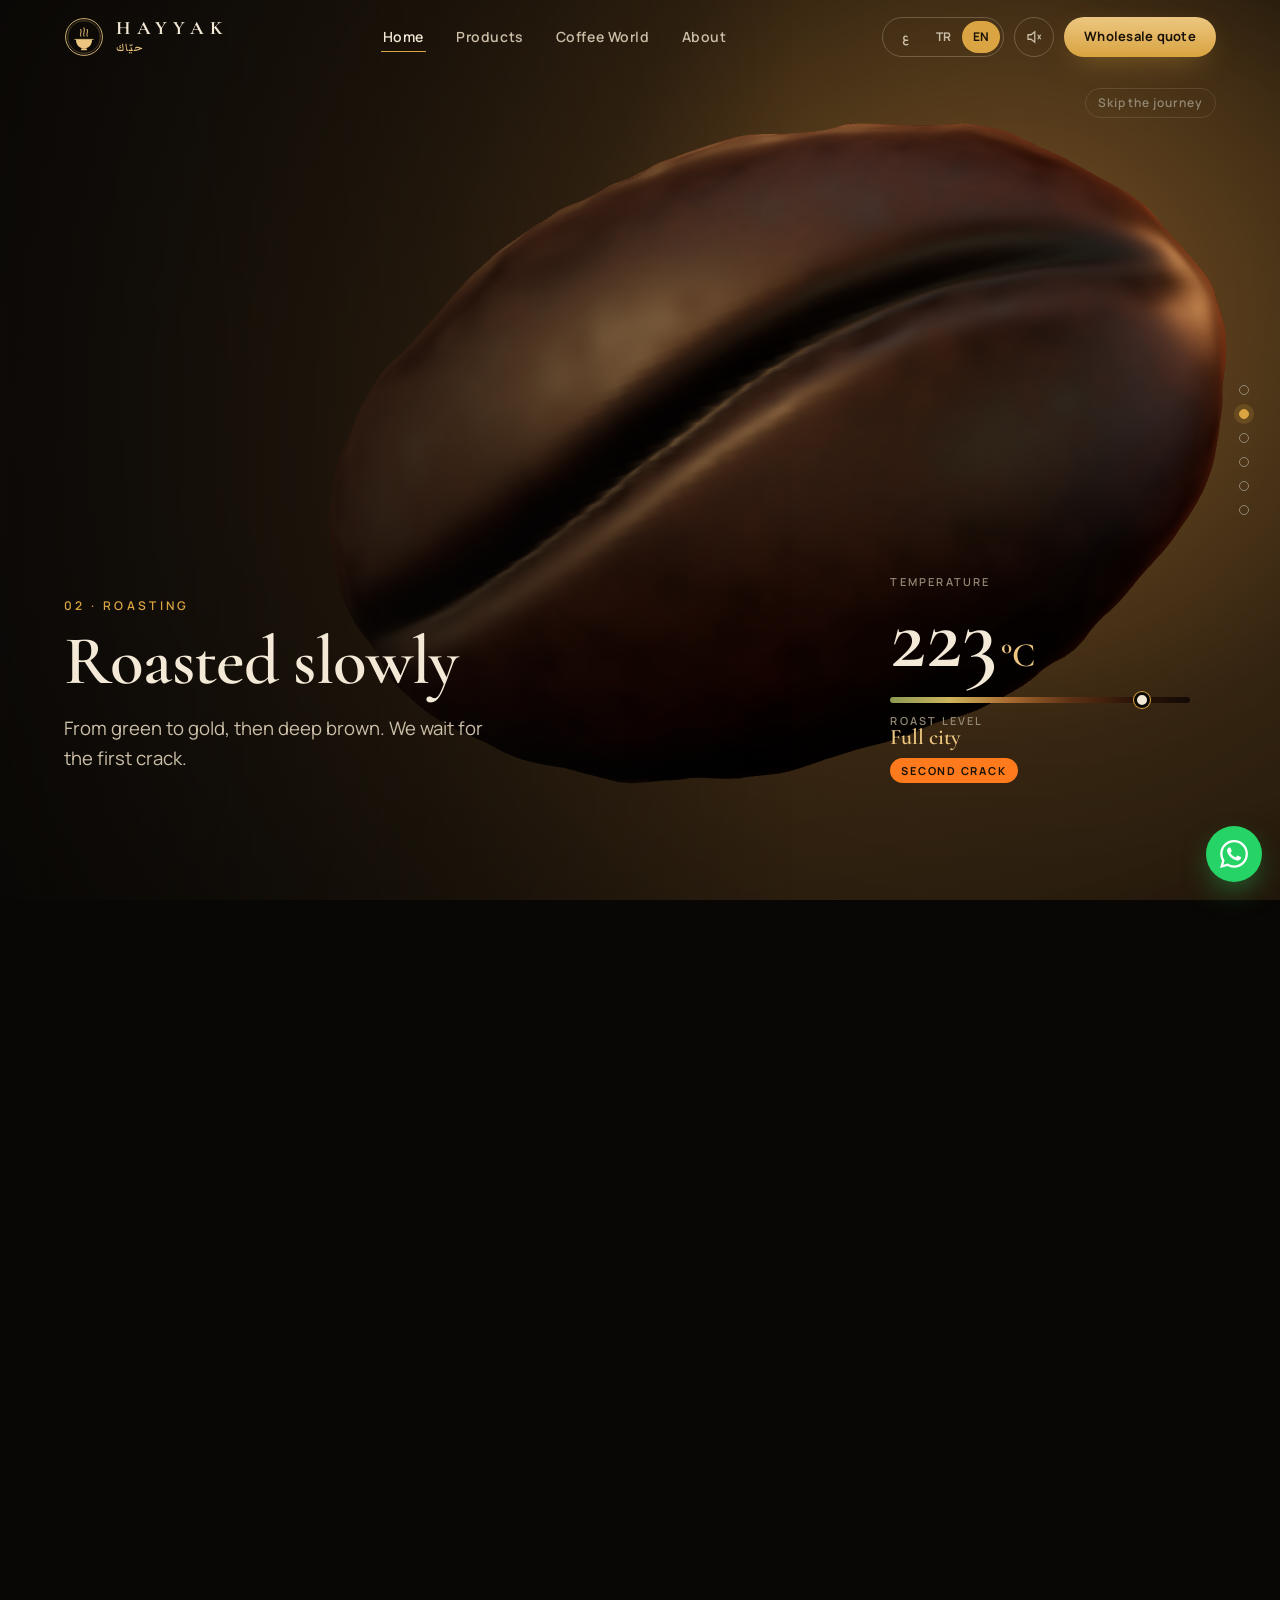
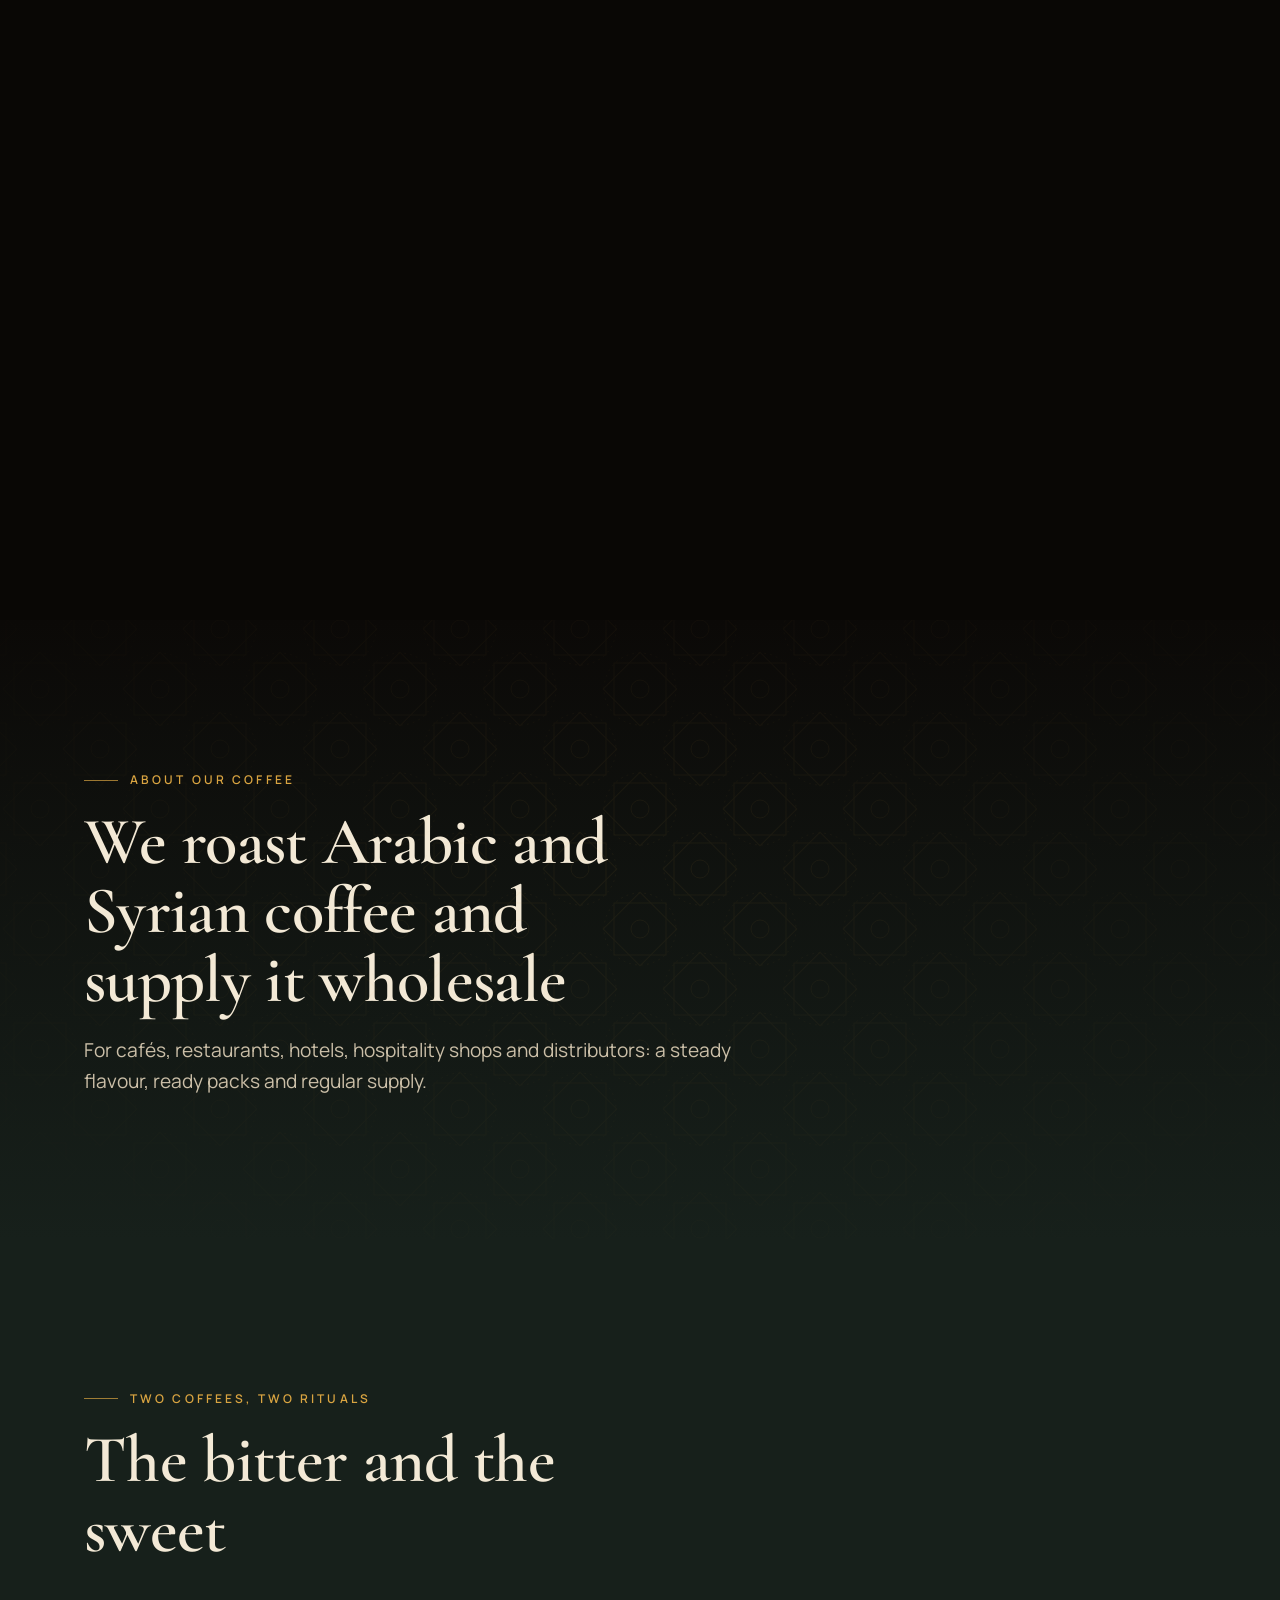
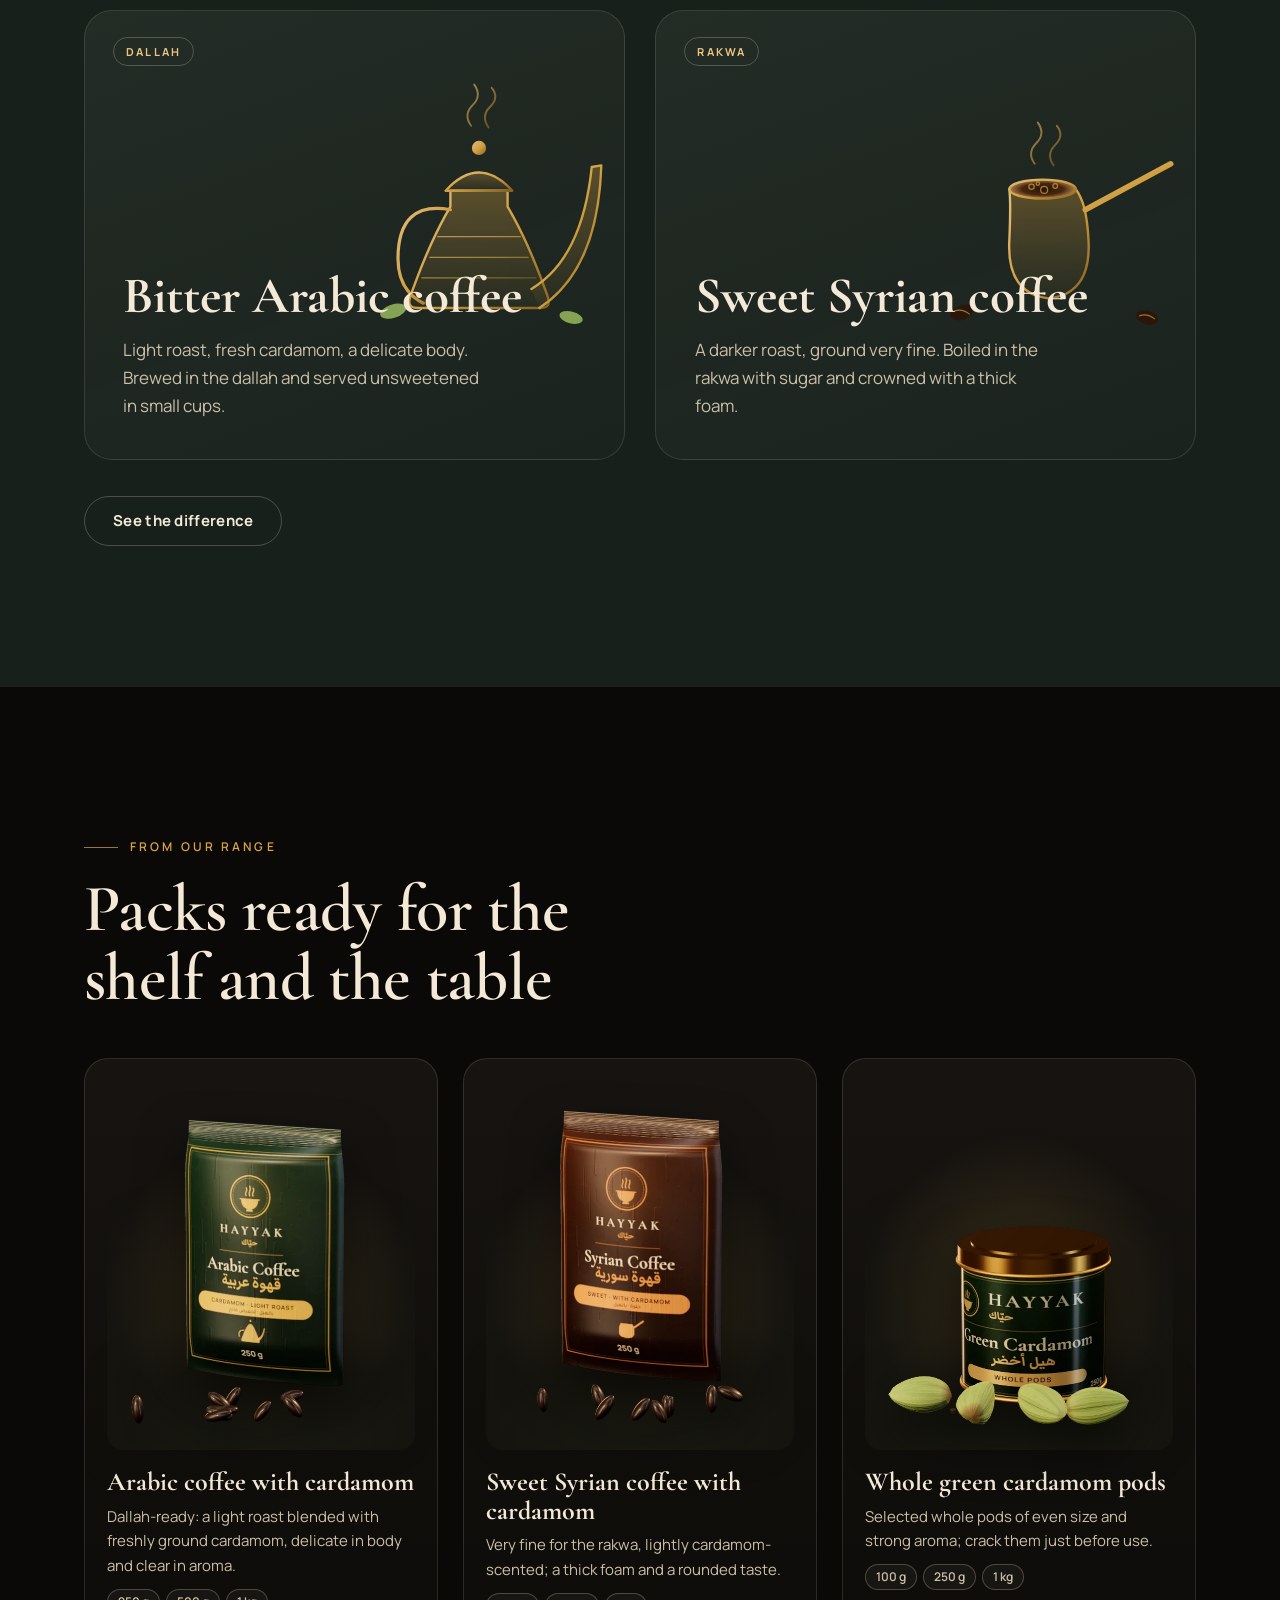
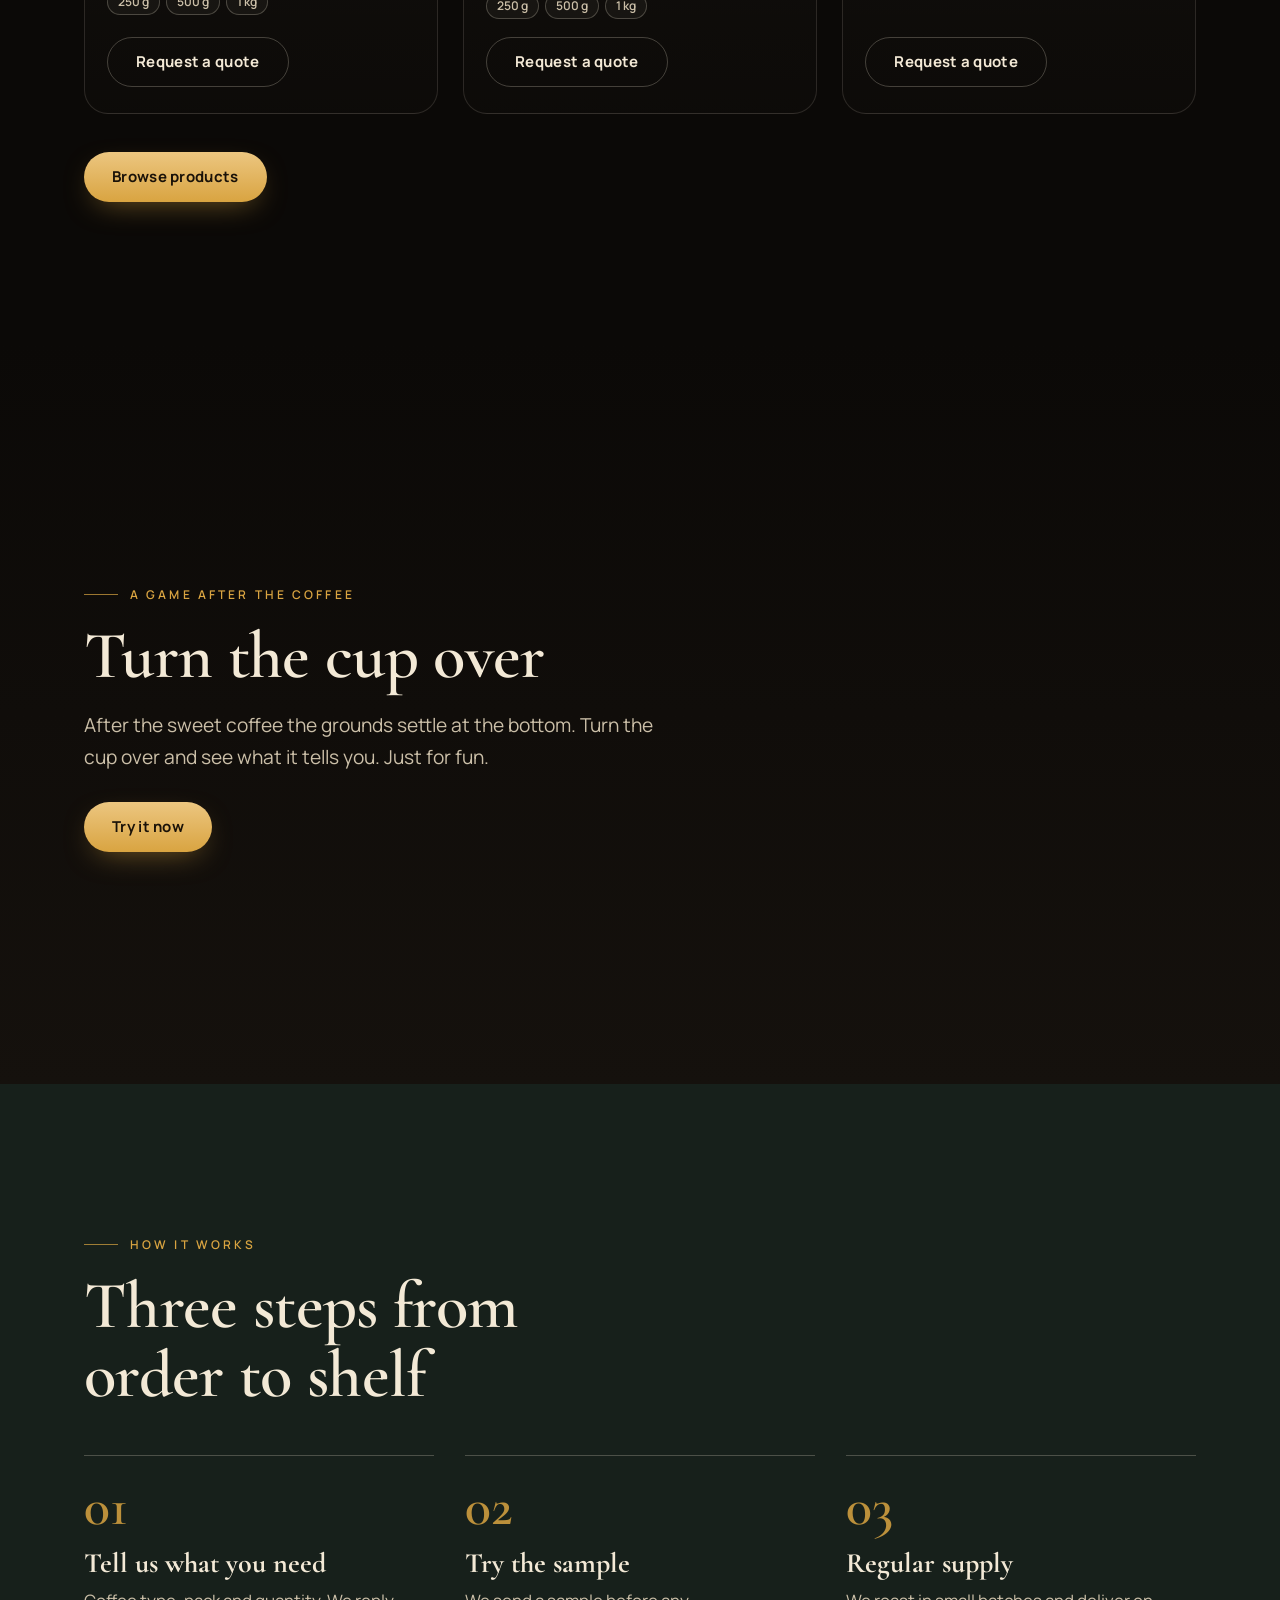
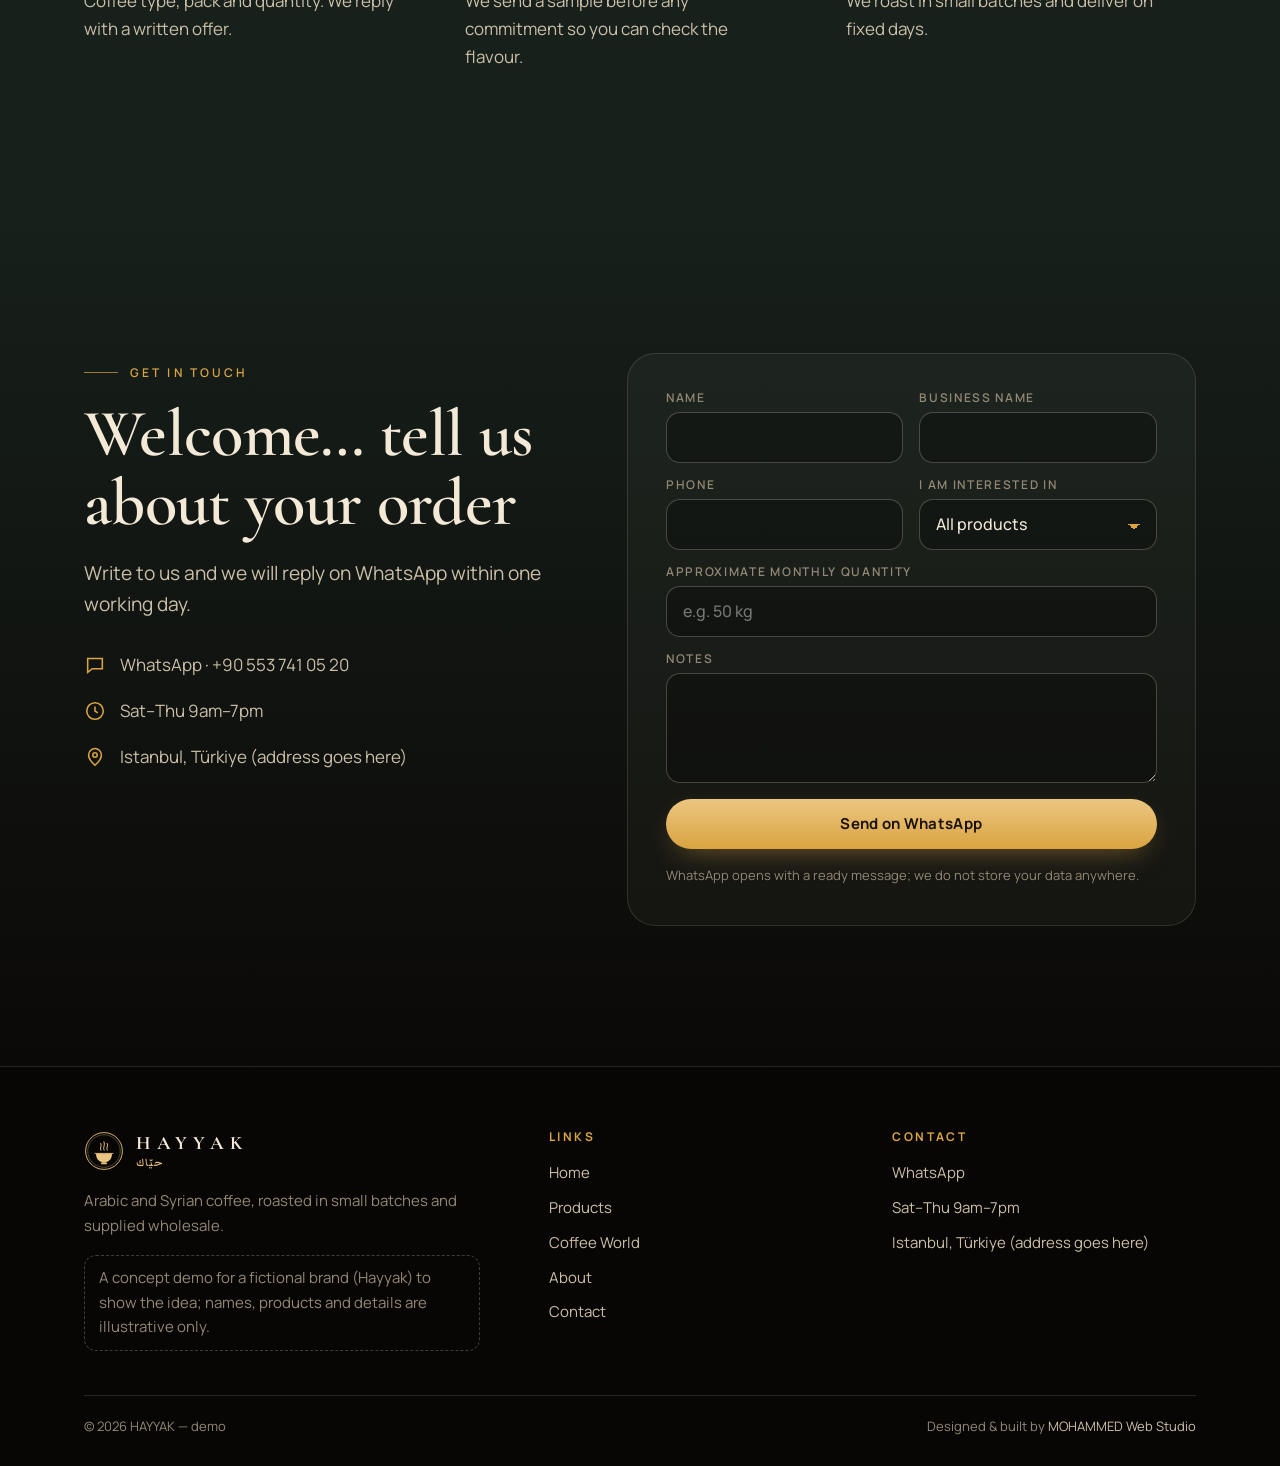
==== index.html @ ed242fd0 "Hayyak: concept demo site for an Arabic & Syrian coffee roaster" ====
<!doctype html>
<html lang="ar" dir="ltr">
<head>
<meta charset="utf-8">
<meta name="viewport" content="width=device-width,initial-scale=1,viewport-fit=cover">
<title>حيّاك | قهوة عربية وسورية بالجملة</title>
<meta name="description" content="Hayyak — Arabic & Syrian coffee roasted in small batches and supplied wholesale. حيّاك: قهوة عربية وسورية بالجملة. Toptan Arap ve Suriye kahvesi.">
<meta name="theme-color" content="#0b0907">
<meta name="robots" content="noindex, nofollow">
<meta property="og:title" content="Hayyak · حيّاك">
<meta property="og:description" content="The coffee never ends until you shake the cup.">
<meta property="og:image" content="assets/og.jpg">
<link rel="icon" href="assets/favicon.svg" type="image/svg+xml">
<link rel="stylesheet" href="css/fonts.css">
<link rel="stylesheet" href="css/style.css">
<script type="importmap">{"imports":{"three":"./js/vendor/three.module.min.js"}}</script>
</head>
<body data-page="home">
<div id="hdr"></div>

<main>
  <!-- ============ رحلة البنّ ============ -->
  <section class="journey" id="journey" aria-label="Hayyak">
    <div class="stage" id="stage">
      <canvas id="gl" aria-hidden="true"></canvas>
      <div class="shade"></div>
      <button class="skipj" id="skipj" type="button" data-i18n="j.skip"></button>

      <div class="ch on" data-ch="0"><div class="k" data-i18n="j.c1.k"></div><h1 data-i18n="j.c1.t"></h1><p data-i18n="j.c1.p"></p></div>
      <div class="ch" data-ch="1"><div class="k" data-i18n="j.c2.k"></div><h2 data-i18n="j.c2.t"></h2><p data-i18n="j.c2.p"></p></div>
      <div class="ch" data-ch="2"><div class="k" data-i18n="j.c3.k"></div><h2 data-i18n="j.c3.t"></h2><p data-i18n="j.c3.p"></p></div>
      <div class="ch" data-ch="3"><div class="k" data-i18n="j.c4.k"></div><h2 data-i18n="j.c4.t"></h2><p data-i18n="j.c4.p"></p></div>
      <div class="ch" data-ch="4"><div class="k" data-i18n="j.c5.k"></div><h2 data-i18n="j.c5.t"></h2><p data-i18n="j.c5.p"></p></div>
      <div class="ch" data-ch="5"><div class="k" data-i18n="j.c6.k"></div><h2 data-i18n="j.c6.t"></h2><p data-i18n="j.c6.p"></p></div>

      <div class="hud" id="hud" aria-hidden="true">
        <div class="row"><span data-i18n="j.temp"></span></div>
        <div class="temp"><span id="tempv">25</span><small>°C</small></div>
        <div class="bar"><i id="barv"></i></div>
        <div class="row"><span data-i18n="j.stage"></span></div>
        <div class="name" id="stname">—</div>
        <div class="crack" id="crack"></div>
      </div>

      <div class="cer" id="cer">
        <div class="live">
          <div class="cupno" id="cupno"></div>
          <div class="q" id="cq"></div>
          <div class="hint" id="chint"><span class="swing"></span><span class="mouse" data-i18n="j.hint"></span><span class="tap" data-i18n="j.hintTouch"></span></div>
          <div class="acts">
            <button class="btn gold" id="shakeBtn" type="button" data-i18n="j.shake"></button>
            <div class="meter" aria-hidden="true"><i id="meter"></i></div>
            <button class="skip" id="skipC" type="button" data-i18n="j.skip"></button>
          </div>
        </div>
        <div class="fin">
          <h3 data-i18n="j.done.t"></h3>
          <p data-i18n="j.done.p"></p>
          <button class="down" id="goOn" type="button" data-i18n-aria="j.done.go" aria-label="Continue"><svg width="20" height="20" viewBox="0 0 24 24" fill="none" stroke="currentColor" stroke-width="2"><path d="M12 5v14M6 13l6 6 6-6"/></svg></button>
        </div>
      </div>

      <div class="dots" id="dots" role="tablist"></div>
      <div class="scrollhint" id="shint"><i></i><span data-i18n="j.scroll"></span></div>
    </div>
  </section>

  <!-- ============ مقدمة ============ -->
  <section class="sec intro" id="intro">
    <div class="pattern"></div>
    <div class="wrap">
      <div class="eyebrow reveal" data-i18n="h.intro.k"></div>
      <h2 class="h2 reveal d1" data-i18n="h.intro.t"></h2>
      <p class="lead reveal d2" data-i18n="h.intro.p"></p>
    </div>
  </section>

  <!-- ============ قهوتان ============ -->
  <section class="sec two" id="two">
    <div class="wrap">
      <div class="eyebrow reveal" data-i18n="h.two.k"></div>
      <h2 class="h2 reveal d1" data-i18n="h.two.t"></h2>
      <div class="twogrid">
        <article class="cup-card reveal d1">
          <span class="tag num">DALLAH</span>
          <img class="art" src="assets/cup-bitter.svg" alt="" width="340" height="340">
          <h3 data-i18n="h.bit.t"></h3><p data-i18n="h.bit.p"></p>
        </article>
        <article class="cup-card reveal d2">
          <span class="tag num">RAKWA</span>
          <img class="art" src="assets/cup-sweet.svg" alt="" width="340" height="340">
          <h3 data-i18n="h.swt.t"></h3><p data-i18n="h.swt.p"></p>
        </article>
      </div>
      <div class="more reveal"><a class="btn line" href="coffee.html"><span data-i18n="h.two.go"></span></a></div>
    </div>
  </section>

  <!-- ============ منتجات مختارة ============ -->
  <section class="sec feat" id="feat">
    <div class="wrap">
      <div class="eyebrow reveal" data-i18n="h.feat.k"></div>
      <h2 class="h2 reveal d1" data-i18n="h.feat.t"></h2>
      <div class="pgrid" id="featGrid"></div>
      <div class="more reveal"><a class="btn gold" href="products.html"><span data-i18n="btn.products"></span></a></div>
    </div>
  </section>

  <!-- ============ اقلب الفنجان ============ -->
  <section class="sec fortune-teaser" id="ft">
    <div class="wrap ft-grid">
      <div>
        <div class="eyebrow reveal" data-i18n="h.fort.k"></div>
        <h2 class="h2 reveal d1" data-i18n="h.fort.t"></h2>
        <p class="lead reveal d2" data-i18n="h.fort.p"></p>
        <p class="reveal d3" style="margin-top:28px"><a class="btn gold" href="coffee.html#fortune"><span data-i18n="btn.try"></span></a></p>
      </div>
      <a class="ft-art reveal d2" href="coffee.html#fortune" aria-label="Fortune cup"><canvas id="ftCv"></canvas></a>
    </div>
  </section>

  <!-- ============ كيف نعمل ============ -->
  <section class="sec how" id="how">
    <div class="wrap">
      <div class="eyebrow reveal" data-i18n="h.how.k"></div>
      <h2 class="h2 reveal d1" data-i18n="h.how.t"></h2>
      <div class="steps">
        <div class="step reveal d1"><h3 data-i18n="h.how.1.t"></h3><p data-i18n="h.how.1.p"></p></div>
        <div class="step reveal d2"><h3 data-i18n="h.how.2.t"></h3><p data-i18n="h.how.2.p"></p></div>
        <div class="step reveal d3"><h3 data-i18n="h.how.3.t"></h3><p data-i18n="h.how.3.p"></p></div>
      </div>
    </div>
  </section>

  <!-- ============ تواصل ============ -->
  <section class="sec contact" id="contact">
    <div class="wrap cgrid">
      <div>
        <div class="eyebrow reveal" data-i18n="c.k"></div>
        <h2 class="h2 reveal d1" data-i18n="c.t"></h2>
        <p class="lead reveal d2" data-i18n="c.p"></p>
        <ul class="cinfo reveal d3" id="cinfo"></ul>
      </div>
      <form class="form reveal d2" id="quoteForm" novalidate>
        <div class="f"><label for="fn" data-i18n="c.name"></label><input id="fn" name="name" autocomplete="name"></div>
        <div class="f"><label for="fb" data-i18n="c.biz"></label><input id="fb" name="biz" autocomplete="organization"></div>
        <div class="f"><label for="fp" data-i18n="c.phone"></label><input id="fp" name="phone" type="tel" autocomplete="tel" dir="ltr"></div>
        <div class="f"><label for="fi" data-i18n="c.interest"></label><select id="fi" name="interest"></select></div>
        <div class="f w"><label for="fq" data-i18n="c.qty"></label><input id="fq" name="qty" data-i18n-ph="c.qty.ph"></div>
        <div class="f w"><label for="fm" data-i18n="c.msg"></label><textarea id="fm" name="msg"></textarea></div>
        <div class="f w"><button class="btn gold" type="submit"><span data-i18n="c.send"></span></button></div>
        <p class="note" data-i18n="c.note"></p>
      </form>
    </div>
  </section>
</main>

<div id="ftr"></div>
<script type="module" src="js/layout.js"></script>
<script type="module" src="js/home.js"></script>
</body>
</html>
---- css/fonts.css ----
/* CormorantGaramond latin-ext */
@font-face {
  font-family: 'Cormorant Garamond';
  font-style: italic;
  font-weight: 500 600;
  font-display: swap;
  src: url(../assets/fonts/CormorantGaramond-italic-latin-ext-a89ed2.woff2) format('woff2');
  unicode-range: U+0100-02BA, U+02BD-02C5, U+02C7-02CC, U+02CE-02D7, U+02DD-02FF, U+0304, U+0308, U+0329, U+1D00-1DBF, U+1E00-1E9F, U+1EF2-1EFF, U+2020, U+20A0-20AB, U+20AD-20C4, U+2113, U+2C60-2C7F, U+A720-A7FF;
}
/* CormorantGaramond latin */
@font-face {
  font-family: 'Cormorant Garamond';
  font-style: italic;
  font-weight: 500 600;
  font-display: swap;
  src: url(../assets/fonts/CormorantGaramond-italic-latin-25e309.woff2) format('woff2');
  unicode-range: U+0000-00FF, U+0131, U+0152-0153, U+02BB-02BC, U+02C6, U+02DA, U+02DC, U+0304, U+0308, U+0329, U+2000-206F, U+20AC, U+2122, U+2191, U+2193, U+2212, U+2215, U+FEFF, U+FFFD;
}
/* CormorantGaramond latin-ext */
@font-face {
  font-family: 'Cormorant Garamond';
  font-style: normal;
  font-weight: 500 700;
  font-display: swap;
  src: url(../assets/fonts/CormorantGaramond-normal-latin-ext-907682.woff2) format('woff2');
  unicode-range: U+0100-02BA, U+02BD-02C5, U+02C7-02CC, U+02CE-02D7, U+02DD-02FF, U+0304, U+0308, U+0329, U+1D00-1DBF, U+1E00-1E9F, U+1EF2-1EFF, U+2020, U+20A0-20AB, U+20AD-20C4, U+2113, U+2C60-2C7F, U+A720-A7FF;
}
/* CormorantGaramond latin */
@font-face {
  font-family: 'Cormorant Garamond';
  font-style: normal;
  font-weight: 500 700;
  font-display: swap;
  src: url(../assets/fonts/CormorantGaramond-normal-latin-2fed1d.woff2) format('woff2');
  unicode-range: U+0000-00FF, U+0131, U+0152-0153, U+02BB-02BC, U+02C6, U+02DA, U+02DC, U+0304, U+0308, U+0329, U+2000-206F, U+20AC, U+2122, U+2191, U+2193, U+2212, U+2215, U+FEFF, U+FFFD;
}
/* Manrope latin-ext */
@font-face {
  font-family: 'Manrope';
  font-style: normal;
  font-weight: 400 700;
  font-display: swap;
  src: url(../assets/fonts/Manrope-normal-latin-ext-b4290e.woff2) format('woff2');
  unicode-range: U+0100-02BA, U+02BD-02C5, U+02C7-02CC, U+02CE-02D7, U+02DD-02FF, U+0304, U+0308, U+0329, U+1D00-1DBF, U+1E00-1E9F, U+1EF2-1EFF, U+2020, U+20A0-20AB, U+20AD-20C4, U+2113, U+2C60-2C7F, U+A720-A7FF;
}
/* Manrope latin */
@font-face {
  font-family: 'Manrope';
  font-style: normal;
  font-weight: 400 700;
  font-display: swap;
  src: url(../assets/fonts/Manrope-normal-latin-cf48e3.woff2) format('woff2');
  unicode-range: U+0000-00FF, U+0131, U+0152-0153, U+02BB-02BC, U+02C6, U+02DA, U+02DC, U+0304, U+0308, U+0329, U+2000-206F, U+20AC, U+2122, U+2191, U+2193, U+2212, U+2215, U+FEFF, U+FFFD;
}
/* MarkaziText arabic */
@font-face {
  font-family: 'Markazi Text';
  font-style: normal;
  font-weight: 500 700;
  font-display: swap;
  src: url(../assets/fonts/MarkaziText-normal-arabic-e2981c.woff2) format('woff2');
  unicode-range: U+0600-06FF, U+0750-077F, U+0870-0891, U+0897-08E1, U+08E3-08FF, U+200C-200E, U+2010-2011, U+204F, U+2E41, U+FB50-FDFF, U+FE70-FE74, U+FE76-FEFC, U+102E0-102FB, U+10E60-10E7E, U+10EC2-10EC7, U+10EC9-10EEE, U+10EF0-10EFF, U+1EE00-1EE03, U+1EE05-1EE1F, U+1EE21-1EE22, U+1EE24, U+1EE27, U+1EE29-1EE32, U+1EE34-1EE37, U+1EE39, U+1EE3B, U+1EE42, U+1EE47, U+1EE49, U+1EE4B, U+1EE4D-1EE4F, U+1EE51-1EE52, U+1EE54, U+1EE57, U+1EE59, U+1EE5B, U+1EE5D, U+1EE5F, U+1EE61-1EE62, U+1EE64, U+1EE67-1EE6A, U+1EE6C-1EE72, U+1EE74-1EE77, U+1EE79-1EE7C, U+1EE7E, U+1EE80-1EE89, U+1EE8B-1EE9B, U+1EEA1-1EEA3, U+1EEA5-1EEA9, U+1EEAB-1EEBB, U+1EEF0-1EEF1;
}
/* MarkaziText latin-ext */
@font-face {
  font-family: 'Markazi Text';
  font-style: normal;
  font-weight: 500 700;
  font-display: swap;
  src: url(../assets/fonts/MarkaziText-normal-latin-ext-f10d7f.woff2) format('woff2');
  unicode-range: U+0100-02BA, U+02BD-02C5, U+02C7-02CC, U+02CE-02D7, U+02DD-02FF, U+0304, U+0308, U+0329, U+1D00-1DBF, U+1E00-1E9F, U+1EF2-1EFF, U+2020, U+20A0-20AB, U+20AD-20C4, U+2113, U+2C60-2C7F, U+A720-A7FF;
}
/* MarkaziText latin */
@font-face {
  font-family: 'Markazi Text';
  font-style: normal;
  font-weight: 500 700;
  font-display: swap;
  src: url(../assets/fonts/MarkaziText-normal-latin-f6113d.woff2) format('woff2');
  unicode-range: U+0000-00FF, U+0131, U+0152-0153, U+02BB-02BC, U+02C6, U+02DA, U+02DC, U+0304, U+0308, U+0329, U+2000-206F, U+20AC, U+2122, U+2191, U+2193, U+2212, U+2215, U+FEFF, U+FFFD;
}
/* Tajawal arabic */
@font-face {
  font-family: 'Tajawal';
  font-style: normal;
  font-weight: 400;
  font-display: swap;
  src: url(../assets/fonts/Tajawal-normal-arabic-3a7b8d.woff2) format('woff2');
  unicode-range: U+0600-06FF, U+0750-077F, U+0870-0891, U+0897-08E1, U+08E3-08FF, U+200C-200E, U+2010-2011, U+204F, U+2E41, U+FB50-FDFF, U+FE70-FE74, U+FE76-FEFC, U+102E0-102FB, U+10E60-10E7E, U+10EC2-10EC7, U+10EC9-10EEE, U+10EF0-10EFF, U+1EE00-1EE03, U+1EE05-1EE1F, U+1EE21-1EE22, U+1EE24, U+1EE27, U+1EE29-1EE32, U+1EE34-1EE37, U+1EE39, U+1EE3B, U+1EE42, U+1EE47, U+1EE49, U+1EE4B, U+1EE4D-1EE4F, U+1EE51-1EE52, U+1EE54, U+1EE57, U+1EE59, U+1EE5B, U+1EE5D, U+1EE5F, U+1EE61-1EE62, U+1EE64, U+1EE67-1EE6A, U+1EE6C-1EE72, U+1EE74-1EE77, U+1EE79-1EE7C, U+1EE7E, U+1EE80-1EE89, U+1EE8B-1EE9B, U+1EEA1-1EEA3, U+1EEA5-1EEA9, U+1EEAB-1EEBB, U+1EEF0-1EEF1;
}
/* Tajawal latin */
@font-face {
  font-family: 'Tajawal';
  font-style: normal;
  font-weight: 400;
  font-display: swap;
  src: url(../assets/fonts/Tajawal-normal-latin-81dd27.woff2) format('woff2');
  unicode-range: U+0000-00FF, U+0131, U+0152-0153, U+02BB-02BC, U+02C6, U+02DA, U+02DC, U+0304, U+0308, U+0329, U+2000-206F, U+20AC, U+2122, U+2191, U+2193, U+2212, U+2215, U+FEFF, U+FFFD;
}
/* Tajawal arabic */
@font-face {
  font-family: 'Tajawal';
  font-style: normal;
  font-weight: 500;
  font-display: swap;
  src: url(../assets/fonts/Tajawal-normal-arabic-6bda0a.woff2) format('woff2');
  unicode-range: U+0600-06FF, U+0750-077F, U+0870-0891, U+0897-08E1, U+08E3-08FF, U+200C-200E, U+2010-2011, U+204F, U+2E41, U+FB50-FDFF, U+FE70-FE74, U+FE76-FEFC, U+102E0-102FB, U+10E60-10E7E, U+10EC2-10EC7, U+10EC9-10EEE, U+10EF0-10EFF, U+1EE00-1EE03, U+1EE05-1EE1F, U+1EE21-1EE22, U+1EE24, U+1EE27, U+1EE29-1EE32, U+1EE34-1EE37, U+1EE39, U+1EE3B, U+1EE42, U+1EE47, U+1EE49, U+1EE4B, U+1EE4D-1EE4F, U+1EE51-1EE52, U+1EE54, U+1EE57, U+1EE59, U+1EE5B, U+1EE5D, U+1EE5F, U+1EE61-1EE62, U+1EE64, U+1EE67-1EE6A, U+1EE6C-1EE72, U+1EE74-1EE77, U+1EE79-1EE7C, U+1EE7E, U+1EE80-1EE89, U+1EE8B-1EE9B, U+1EEA1-1EEA3, U+1EEA5-1EEA9, U+1EEAB-1EEBB, U+1EEF0-1EEF1;
}
/* Tajawal latin */
@font-face {
  font-family: 'Tajawal';
  font-style: normal;
  font-weight: 500;
  font-display: swap;
  src: url(../assets/fonts/Tajawal-normal-latin-96bd64.woff2) format('woff2');
  unicode-range: U+0000-00FF, U+0131, U+0152-0153, U+02BB-02BC, U+02C6, U+02DA, U+02DC, U+0304, U+0308, U+0329, U+2000-206F, U+20AC, U+2122, U+2191, U+2193, U+2212, U+2215, U+FEFF, U+FFFD;
}
/* Tajawal arabic */
@font-face {
  font-family: 'Tajawal';
  font-style: normal;
  font-weight: 700;
  font-display: swap;
  src: url(../assets/fonts/Tajawal-normal-arabic-37b920.woff2) format('woff2');
  unicode-range: U+0600-06FF, U+0750-077F, U+0870-0891, U+0897-08E1, U+08E3-08FF, U+200C-200E, U+2010-2011, U+204F, U+2E41, U+FB50-FDFF, U+FE70-FE74, U+FE76-FEFC, U+102E0-102FB, U+10E60-10E7E, U+10EC2-10EC7, U+10EC9-10EEE, U+10EF0-10EFF, U+1EE00-1EE03, U+1EE05-1EE1F, U+1EE21-1EE22, U+1EE24, U+1EE27, U+1EE29-1EE32, U+1EE34-1EE37, U+1EE39, U+1EE3B, U+1EE42, U+1EE47, U+1EE49, U+1EE4B, U+1EE4D-1EE4F, U+1EE51-1EE52, U+1EE54, U+1EE57, U+1EE59, U+1EE5B, U+1EE5D, U+1EE5F, U+1EE61-1EE62, U+1EE64, U+1EE67-1EE6A, U+1EE6C-1EE72, U+1EE74-1EE77, U+1EE79-1EE7C, U+1EE7E, U+1EE80-1EE89, U+1EE8B-1EE9B, U+1EEA1-1EEA3, U+1EEA5-1EEA9, U+1EEAB-1EEBB, U+1EEF0-1EEF1;
}
/* Tajawal latin */
@font-face {
  font-family: 'Tajawal';
  font-style: normal;
  font-weight: 700;
  font-display: swap;
  src: url(../assets/fonts/Tajawal-normal-latin-b9affe.woff2) format('woff2');
  unicode-range: U+0000-00FF, U+0131, U+0152-0153, U+02BB-02BC, U+02C6, U+02DA, U+02DC, U+0304, U+0308, U+0329, U+2000-206F, U+20AC, U+2122, U+2191, U+2193, U+2212, U+2215, U+FEFF, U+FFFD;
}
---- css/style.css ----
[hidden] { display: none !important; }
/* ============================================================
   HAYYAK · حيّاك — قهوة عربية وضيافة (موقع عرض)
   الاتجاه ثابت LTR في كل اللغات؛ العربية تجري كلماتها RTL داخل الكتل فقط.
   ============================================================ */
:root {
  --bg: #0b0907; --bg2: #120f0c; --sage: #17201b; --sage2: #1f2b24; --panel: rgba(243, 233, 214, .045);
  --line: rgba(243, 233, 214, .13); --line2: rgba(243, 233, 214, .24);
  --ink: #f3e9d6; --ink2: #cbbfa8; --ink3: #928874;
  --gold: #d9a441; --gold2: #ecc680; --green: #93b25c; --ember: #ff7a1c;
  --f-display: 'Cormorant Garamond', 'Markazi Text', serif;
  --f-body: 'Manrope', 'Tajawal', system-ui, sans-serif;
  --pad: clamp(20px, 5vw, 72px); --maxw: 1240px; --hdr: 74px;
  --ease: cubic-bezier(.2, .7, .2, 1);
}
html[lang=ar] { --f-display: 'Markazi Text', 'Cormorant Garamond', serif; --f-body: 'Tajawal', 'Manrope', system-ui, sans-serif; }
* { box-sizing: border-box; margin: 0; padding: 0; }
html { scroll-behavior: smooth; -webkit-text-size-adjust: 100%; }
body { background: var(--bg); color: var(--ink); font-family: var(--f-body); font-size: 17px; line-height: 1.65; -webkit-font-smoothing: antialiased; overflow-x: hidden; }
img, svg, canvas { display: block; max-width: 100%; }
a { color: inherit; text-decoration: none; }
button { font: inherit; color: inherit; background: none; border: 0; cursor: pointer; }
ul { list-style: none; }
::selection { background: var(--gold); color: #1a1208; }
:focus-visible { outline: 2px solid var(--gold2); outline-offset: 3px; border-radius: 4px; }

/* العربية: الكلمات RTL والمحاذاة تبقى لليسار */
html[lang=ar] :is(h1, h2, h3, h4, p, li, label, small, td, th, blockquote, figcaption, .rtl) { direction: rtl; text-align: left; }
html[lang=ar] :is(input, textarea, select) { direction: rtl; text-align: left; }
html[lang=ar] .center { text-align: center; }
html[lang=ar] h1, html[lang=ar] h2, html[lang=ar] h3 { line-height: 1.1; }
.num { font-feature-settings: 'tnum'; direction: ltr; unicode-bidi: isolate; }

/* ------------------------------------------------------------ عام */
.wrap { max-width: var(--maxw); margin: 0 auto; padding: 0 var(--pad); }
.sec { padding: clamp(72px, 11vw, 150px) 0; position: relative; }
.eyebrow { font: 600 12px/1 var(--f-body); letter-spacing: .26em; text-transform: uppercase; color: var(--gold); display: inline-flex; align-items: center; gap: 12px; }
html[lang=ar] .eyebrow { letter-spacing: .06em; font-size: 15px; font-weight: 700; }
.eyebrow::before { content: ''; width: 34px; height: 1px; background: currentColor; opacity: .7; }
.h2 { font: 600 clamp(36px, 5.2vw, 72px)/1.04 var(--f-display); letter-spacing: -.01em; margin: 18px 0 20px; max-width: 18ch; }
html[lang=ar] .h2 { font-size: clamp(42px, 6vw, 84px); font-weight: 700; max-width: 16ch; }
.lead { font-size: clamp(17px, 1.5vw, 20px); color: var(--ink2); max-width: 56ch; }
html[lang=ar] .lead { font-size: clamp(18px, 1.6vw, 22px); }
.pattern { position: absolute; inset: 0; background: url('../assets/pattern.svg') center/120px; opacity: .07; pointer-events: none; mask-image: radial-gradient(70% 80% at 50% 40%, #000, transparent); -webkit-mask-image: radial-gradient(70% 80% at 50% 40%, #000, transparent); }
.rule { height: 1px; background: linear-gradient(90deg, transparent, var(--line2), transparent); border: 0; }

.btn { display: inline-flex; align-items: center; justify-content: center; gap: 10px; min-height: 50px; padding: 0 28px; border-radius: 99px; font: 700 15px/1 var(--f-body); letter-spacing: .02em; transition: transform .35s var(--ease), background .3s, color .3s, box-shadow .3s; white-space: nowrap; }
.btn.gold { background: linear-gradient(180deg, var(--gold2), var(--gold)); color: #1a1208; box-shadow: 0 10px 30px -12px rgba(217, 164, 65, .6); }
.btn.gold:hover { transform: translateY(-2px); box-shadow: 0 16px 36px -12px rgba(217, 164, 65, .75); }
.btn.line { border: 1px solid var(--line2); color: var(--ink); }
.btn.line:hover { border-color: var(--gold); color: var(--gold2); transform: translateY(-2px); }
.btn svg { width: 17px; height: 17px; }

.reveal { opacity: 0; transform: translateY(26px); transition: opacity .9s var(--ease), transform .9s var(--ease); }
.reveal.in { opacity: 1; transform: none; }
.reveal.d1 { transition-delay: .08s; } .reveal.d2 { transition-delay: .16s; } .reveal.d3 { transition-delay: .24s; } .reveal.d4 { transition-delay: .32s; }
@media (prefers-reduced-motion: reduce) { .reveal { opacity: 1; transform: none; transition: none; } html { scroll-behavior: auto; } }

/* ------------------------------------------------------------ الترويسة */
.hdr { position: fixed; z-index: 60; top: 0; left: 0; right: 0; height: var(--hdr); display: flex; align-items: center; justify-content: space-between; gap: 24px; padding: 0 var(--pad); transition: background .4s, backdrop-filter .4s, border-color .4s; border-bottom: 1px solid transparent; }
.hdr.solid { background: rgba(11, 9, 7, .72); backdrop-filter: blur(14px) saturate(1.3); -webkit-backdrop-filter: blur(14px) saturate(1.3); border-color: var(--line); }
.brand { display: flex; align-items: center; gap: 12px; color: var(--gold2); direction: ltr; }
.brand .mark { width: 40px; height: 40px; }
.brand .bn { display: flex; flex-direction: column; line-height: 1; gap: 4px; }
.brand b { font: 700 19px/1 var(--f-display); letter-spacing: .3em; color: var(--ink); }
.brand em { font: 500 14px/1 'Markazi Text', serif; font-style: normal; color: var(--gold2); letter-spacing: .08em; }
.nav { display: flex; gap: clamp(14px, 2.2vw, 34px); }
.nav a { font: 600 14px/1 var(--f-body); letter-spacing: .04em; padding: 10px 2px; color: var(--ink2); position: relative; transition: color .3s; }
html[lang=ar] .nav a { font-size: 16px; letter-spacing: 0; }
.nav a::after { content: ''; position: absolute; left: 0; right: 0; bottom: 2px; height: 1px; background: var(--gold); transform: scaleX(0); transform-origin: left; transition: transform .4s var(--ease); }
.nav a:hover, .nav a.on { color: var(--ink); } .nav a:hover::after, .nav a.on::after { transform: scaleX(1); }
.tools { display: flex; align-items: center; gap: 10px; }
.lang { display: flex; border: 1px solid var(--line2); border-radius: 99px; padding: 3px; }
.lang button { min-width: 38px; height: 32px; border-radius: 99px; font: 700 12px/1 var(--f-body); color: var(--ink2); transition: background .3s, color .3s; }
.lang button[aria-pressed=true] { background: var(--gold); color: #1a1208; }
.snd { width: 40px; height: 40px; border-radius: 50%; border: 1px solid var(--line2); display: grid; place-items: center; color: var(--ink2); transition: .3s; }
.snd svg { width: 18px; height: 18px; } .snd[aria-pressed=true] { color: #1a1208; background: var(--gold); border-color: var(--gold); }
.snd .off { display: block; } .snd .on { display: none; } .snd[aria-pressed=true] .off { display: none; } .snd[aria-pressed=true] .on { display: block; }
.hdr .cta { height: 40px; padding: 0 20px; font-size: 13px; min-height: 0; }
.burger { display: none; width: 42px; height: 42px; border-radius: 50%; border: 1px solid var(--line2); place-items: center; }
.burger i { display: block; width: 18px; height: 1.5px; background: var(--ink); position: relative; }
.burger i::before, .burger i::after { content: ''; position: absolute; left: 0; width: 18px; height: 1.5px; background: var(--ink); transition: transform .3s; }
.burger i::before { top: -6px; } .burger i::after { top: 6px; }
.mnav { position: fixed; inset: 0; z-index: 55; background: rgba(8, 7, 6, .96); backdrop-filter: blur(12px); display: flex; flex-direction: column; justify-content: center; gap: 6px; padding: 90px var(--pad) 40px; opacity: 0; pointer-events: none; transition: opacity .4s; }
.mnav.open { opacity: 1; pointer-events: auto; }
.mnav a { font: 600 clamp(34px, 9vw, 54px)/1.15 var(--f-display); padding: 8px 0; border-bottom: 1px solid var(--line); }
@media (max-width: 1060px) { .nav, .hdr .cta { display: none; } .burger { display: grid; } }
@media (max-width: 520px) { .brand .bn em { display: none; } .brand b { letter-spacing: .22em; font-size: 17px; } .lang button { min-width: 34px; } }

/* ------------------------------------------------------------ رحلة البنّ */
.journey { position: relative; height: 780vh; --g1: 28, 34, 28; --g2: 10, 9, 7; --gx: 50%; --gy: 50%; background: rgb(var(--g2)); }
.journey .stage { position: sticky; top: 0; height: 100vh; height: 100svh; overflow: hidden; background: radial-gradient(120% 95% at var(--gx) var(--gy), rgb(var(--g1)), rgb(var(--g2)) 72%); }
.journey canvas { position: absolute; inset: 0; width: 100%; height: 100%; touch-action: pan-y; }
.stage .shade { position: absolute; inset: 0; pointer-events: none; background: linear-gradient(90deg, rgba(8, 7, 6, .82) 0%, rgba(8, 7, 6, .46) 34%, transparent 62%), radial-gradient(130% 100% at 50% 50%, transparent 55%, rgba(0, 0, 0, .55) 100%); }
.ch { position: absolute; left: var(--pad); bottom: clamp(70px, 14vh, 150px); width: min(540px, calc(100% - var(--pad) * 2)); opacity: 0; transform: translateY(22px); transition: opacity .8s var(--ease), transform .8s var(--ease); pointer-events: none; z-index: 3; }
.ch.on { opacity: 1; transform: none; pointer-events: auto; }
.ch .k { font: 600 12px/1 var(--f-body); letter-spacing: .28em; color: var(--gold); text-transform: uppercase; }
html[lang=ar] .ch .k { letter-spacing: .04em; font-size: 16px; }
.ch h2 { font: 600 clamp(36px, 5.4vw, 80px)/1.02 var(--f-display); margin: 14px 0 16px; letter-spacing: -.012em; text-wrap: balance; }
html[lang=ar] .ch h2 { font-weight: 700; font-size: clamp(42px, 6vw, 88px); line-height: 1.08; }
.ch p { font-size: clamp(16px, 1.45vw, 19px); color: var(--ink2); max-width: 40ch; }
html[lang=ar] .ch p { font-size: clamp(18px, 1.6vw, 21px); }
.dots { position: absolute; right: clamp(14px, 2.4vw, 34px); top: 50%; transform: translateY(-50%); display: flex; flex-direction: column; gap: 14px; z-index: 4; }
.dots button { width: 10px; height: 10px; border-radius: 50%; border: 1.5px solid var(--ink3); position: relative; transition: .4s; }
.dots button.on { background: var(--gold); border-color: var(--gold); box-shadow: 0 0 0 5px rgba(217, 164, 65, .18); }
.dots button span { position: absolute; right: 22px; top: 50%; transform: translateY(-50%); white-space: nowrap; font: 600 12px/1 var(--f-body); color: var(--ink2); opacity: 0; transition: opacity .3s; pointer-events: none; }
.dots button:hover span { opacity: 1; }
.scrollhint { position: absolute; left: 50%; bottom: 26px; transform: translateX(-50%); display: flex; flex-direction: column; align-items: center; gap: 10px; font: 600 12px/1 var(--f-body); letter-spacing: .22em; text-transform: uppercase; color: var(--ink2); z-index: 3; transition: opacity .6s; }
html[lang=ar] .scrollhint { letter-spacing: .04em; font-size: 15px; }
.scrollhint i { width: 22px; height: 36px; border: 1.5px solid var(--ink3); border-radius: 12px; position: relative; }
.scrollhint i::after { content: ''; position: absolute; left: 50%; top: 7px; width: 3px; height: 8px; border-radius: 2px; background: var(--gold); transform: translateX(-50%); animation: wheel 1.8s infinite; }
@keyframes wheel { 0% { opacity: 0; transform: translate(-50%, 0); } 30% { opacity: 1; } 100% { opacity: 0; transform: translate(-50%, 12px); } }
.skipj { position: absolute; top: calc(var(--hdr) + 14px); right: var(--pad); z-index: 4; font: 600 12px/1 var(--f-body); letter-spacing: .08em; color: var(--ink3); padding: 8px 12px; border: 1px solid var(--line); border-radius: 99px; transition: .3s; }
.skipj:hover { color: var(--ink); border-color: var(--line2); }

.ch[data-ch="5"] { bottom: clamp(200px, 34vh, 340px); }
/* لوحة التحميص */
.hud { position: absolute; right: clamp(40px, 7vw, 120px); bottom: clamp(60px, 13vh, 140px); z-index: 3; width: min(300px, 40vw); opacity: 0; transform: translateY(16px); transition: .7s var(--ease); pointer-events: none; }
.hud.on { opacity: 1; transform: none; }
.hud .row { display: flex; justify-content: space-between; align-items: baseline; font: 600 11px/1 var(--f-body); letter-spacing: .2em; color: var(--ink3); text-transform: uppercase; }
html[lang=ar] .hud .row { letter-spacing: .02em; font-size: 14px; }
.hud .temp { font: 600 clamp(56px, 7vw, 92px)/1 var(--f-display); color: var(--ink); margin: 6px 0 2px; direction: ltr; }
.hud .temp small { font-size: .38em; color: var(--gold2); margin-left: 4px; }
.hud .bar { height: 6px; border-radius: 99px; background: linear-gradient(90deg, #8c9a54, #cdb35c, #a8692f, #5e3114, #2c1508, #130a05); position: relative; margin: 14px 0 12px; }
.hud .bar i { position: absolute; top: -5px; width: 16px; height: 16px; border-radius: 50%; background: var(--ink); border: 3px solid var(--bg); box-shadow: 0 0 0 1px var(--gold); left: 0; transform: translateX(-50%); }
.hud .name { font: 600 22px/1 var(--f-display); color: var(--gold2); }
html[lang=ar] .hud .name { font-size: 28px; }
.hud .crack { margin-top: 10px; font: 700 11px/1 var(--f-body); letter-spacing: .16em; text-transform: uppercase; color: #1a1208; background: var(--ember); display: inline-block; padding: 7px 11px; border-radius: 99px; opacity: 0; transform: scale(.85); transition: .4s var(--ease); }
html[lang=ar] .hud .crack { letter-spacing: 0; font-size: 14px; }
.hud .crack.on { opacity: 1; transform: none; }

/* طقس الضيافة */
.cer { position: absolute; left: 50%; bottom: clamp(26px, 6vh, 60px); transform: translate(-50%, 20px); z-index: 5; width: min(720px, calc(100% - 32px)); display: flex; flex-direction: column; align-items: center; gap: 14px; text-align: center; opacity: 0; pointer-events: none; transition: opacity .6s var(--ease), transform .6s var(--ease); }
.cer.on { opacity: 1; transform: translate(-50%, 0); pointer-events: auto; }
.cer .q { font: 600 clamp(30px, 4.4vw, 58px)/1.05 var(--f-display); color: var(--gold2); min-height: 1.1em; text-shadow: 0 4px 30px rgba(0, 0, 0, .6); }
html[lang=ar] .cer .q { font-weight: 700; font-size: clamp(36px, 5vw, 66px); direction: rtl; }
.cer .live { display: flex; flex-direction: column; align-items: center; gap: 14px; }
.cer .q.swap { animation: swap .6s var(--ease); }
@keyframes swap { from { opacity: 0; transform: translateY(14px); } to { opacity: 1; transform: none; } }
.cer .cupno { font: 600 12px/1 var(--f-body); letter-spacing: .26em; color: var(--ink3); text-transform: uppercase; }
html[lang=ar] .cer .cupno { letter-spacing: .03em; font-size: 15px; }
.cer .hint { font-size: 16px; color: var(--ink2); max-width: 44ch; transition: color .4s; display: flex; align-items: center; gap: 12px; justify-content: center; }
html[lang=ar] .cer .hint { font-size: 18px; direction: rtl; }
.cer .hint .tap { display: none; }
.cer .hint.hot { color: var(--ink); }
.cer .hint .swing { width: 54px; height: 26px; position: relative; flex: none; }
.cer .hint .swing::before { content: ''; position: absolute; left: 50%; top: 4px; width: 18px; height: 18px; border: 2px solid var(--gold2); border-radius: 0 0 9px 9px; border-top-width: 3px; transform: translateX(-50%); animation: swing 1.1s ease-in-out infinite alternate; }
.cer .hint.hot .swing::before { animation-duration: .45s; }
@keyframes swing { from { transform: translateX(-24px) rotate(-12deg); } to { transform: translateX(6px) rotate(12deg); } }
.cer .acts { display: flex; gap: 10px; align-items: center; flex-wrap: wrap; justify-content: center; }
.cer .meter { width: 120px; height: 4px; border-radius: 99px; background: var(--line2); overflow: hidden; }
.cer .meter i { display: block; height: 100%; width: 0; background: linear-gradient(90deg, var(--gold), var(--ember)); transition: width .15s; }
.cer .btn { min-height: 44px; padding: 0 22px; font-size: 14px; }
.cer .skip { font: 600 12px/1 var(--f-body); color: var(--ink3); padding: 10px 12px; letter-spacing: .06em; }
.cer .skip:hover { color: var(--ink); }
.cer .fin { display: none; flex-direction: column; align-items: center; gap: 12px; }
.cer.done .live { display: none; } .cer.done .fin { display: flex; }
.cer .fin h3 { font: 700 clamp(44px, 6.4vw, 92px)/1 var(--f-display); color: var(--gold2); text-shadow: 0 6px 40px rgba(0, 0, 0, .6); }
.cer .fin p { color: var(--ink2); max-width: 40ch; font-size: 18px; }
html[lang=ar] .cer .fin p { font-size: 20px; }
.cer .fin .down { width: 46px; height: 46px; border-radius: 50%; border: 1px solid var(--gold); display: grid; place-items: center; color: var(--gold2); animation: bob 1.6s ease-in-out infinite; }
@keyframes bob { 50% { transform: translateY(6px); } }

.journey.nogl { height: auto; }
.journey.nogl .stage { position: relative; height: auto; min-height: 100vh; padding: 140px var(--pad) 80px; background: linear-gradient(90deg, rgba(8, 7, 6, .92), rgba(8, 7, 6, .5)), url('../assets/poster.jpg') center / cover; }
.journey.nogl canvas, .journey.nogl .dots, .journey.nogl .scrollhint, .journey.nogl .hud, .journey.nogl .cer, .journey.nogl .skipj { display: none; }
.journey.nogl .ch { position: relative; left: auto; bottom: auto; opacity: 1; transform: none; margin-bottom: 40px; }

@media (max-width: 860px) {
  .ch { bottom: clamp(56px, 10vh, 100px); width: calc(100% - var(--pad) * 2); }
  .stage .shade { background: linear-gradient(0deg, rgba(8, 7, 6, .9) 0%, rgba(8, 7, 6, .55) 38%, transparent 66%), radial-gradient(130% 100% at 50% 40%, transparent 55%, rgba(0, 0, 0, .5) 100%); }
  .hud { right: var(--pad); left: var(--pad); width: auto; bottom: auto; top: calc(var(--hdr) + 54px); display: grid; grid-template-columns: auto 1fr; column-gap: 18px; align-items: end; }
  .hud .temp { font-size: 54px; margin: 0; } .hud .bar, .hud .name, .hud .crack { grid-column: 1 / -1; } .hud .row { grid-column: 1 / -1; }
  .dots { right: 8px; gap: 12px; } .dots button span { display: none; }
  .cer { bottom: 20px; }
  .ch[data-ch="5"] { bottom: clamp(230px, 36vh, 330px); }
  .ch[data-ch="5"] h2 { font-size: clamp(30px, 8vw, 48px); }
  .cer .hint .tap { display: inline; } .cer .hint .mouse { display: none; }
}

/* ------------------------------------------------------------ أقسام الرئيسية */
.intro { background: linear-gradient(180deg, var(--bg), var(--sage)); }
.intro .lead { margin-top: 6px; }
.two { background: var(--sage); }
.twogrid { display: grid; grid-template-columns: 1fr 1fr; gap: clamp(16px, 2.4vw, 34px); margin-top: 46px; }
.cup-card { position: relative; border: 1px solid var(--line); border-radius: 28px; padding: clamp(26px, 3vw, 44px); background: linear-gradient(160deg, rgba(243, 233, 214, .06), rgba(243, 233, 214, .015)); overflow: hidden; min-height: 450px; display: flex; flex-direction: column; justify-content: flex-end; transition: transform .6s var(--ease), border-color .4s; }
.cup-card:hover { transform: translateY(-6px); border-color: var(--gold); }
.cup-card .art { position: absolute; top: 24px; right: 10px; width: 50%; opacity: .95; transition: transform 1s var(--ease); }
.cup-card:hover .art { transform: scale(1.06) rotate(-3deg); }
.cup-card h3 { font: 700 clamp(36px, 4vw, 54px)/1 var(--f-display); margin-bottom: 14px; position: relative; }
html[lang=ar] .cup-card h3 { font-size: clamp(44px, 5vw, 66px); }
.cup-card p { color: var(--ink2); max-width: 36ch; position: relative; }
.cup-card .tag { position: absolute; left: 28px; top: 26px; font: 700 11px/1 var(--f-body); letter-spacing: .2em; text-transform: uppercase; padding: 8px 12px; border: 1px solid var(--line2); border-radius: 99px; color: var(--gold2); }
html[lang=ar] .cup-card .tag { letter-spacing: 0; font-size: 14px; }
.two .more { margin-top: 36px; }
@media (max-width: 820px) { .twogrid { grid-template-columns: 1fr; } .cup-card { min-height: 340px; } }

.feat { background: var(--bg); }
.pgrid { display: grid; grid-template-columns: repeat(3, 1fr); gap: clamp(14px, 2vw, 28px); margin-top: 46px; }
.pcard { position: relative; border: 1px solid var(--line); border-radius: 24px; background: linear-gradient(180deg, rgba(243, 233, 214, .05), rgba(243, 233, 214, .01)); padding: 22px 22px 26px; display: flex; flex-direction: column; transition: transform .5s var(--ease), border-color .4s; overflow: hidden; }
.pcard:hover { transform: translateY(-6px); border-color: var(--gold); }
.pcard .img { aspect-ratio: 5 / 6; display: grid; place-items: center; position: relative; margin-bottom: 18px; border-radius: 16px; background: radial-gradient(70% 60% at 50% 55%, rgba(217, 164, 65, .16), transparent 70%), radial-gradient(100% 80% at 50% 100%, rgba(143, 176, 90, .08), transparent); }
.pcard .img img { width: 98%; height: 98%; object-fit: contain; filter: drop-shadow(0 24px 24px rgba(0, 0, 0, .55)); transition: transform .8s var(--ease); }
.pcard:hover .img img { transform: translateY(-8px) scale(1.04); }
.pcard h3 { font: 700 26px/1.1 var(--f-display); margin-bottom: 8px; }
html[lang=ar] .pcard h3 { font-size: 32px; }
.pcard p { color: var(--ink2); font-size: 15px; }
html[lang=ar] .pcard p { font-size: 17px; }
.pcard .meta { margin-top: 14px; display: flex; flex-wrap: wrap; gap: 8px; }
.chip { font: 600 12px/1 var(--f-body); padding: 7px 11px; border-radius: 99px; border: 1px solid var(--line2); color: var(--ink2); }
.pcard .go { margin-top: auto; padding-top: 18px; }
.feat .more { margin-top: 38px; }
@media (max-width: 900px) { .pgrid { grid-template-columns: 1fr 1fr; } }
@media (max-width: 560px) { .pgrid { grid-template-columns: 1fr; } }

.fortune-teaser { background: linear-gradient(180deg, var(--bg), #15110d); }
.ft-grid { display: grid; grid-template-columns: 1.1fr .9fr; gap: clamp(28px, 5vw, 80px); align-items: center; }
.ft-art { aspect-ratio: 1; max-width: 460px; justify-self: center; width: 100%; position: relative; }
.ft-art canvas { width: 100%; height: 100%; }
@media (max-width: 860px) { .ft-grid { grid-template-columns: 1fr; } .ft-art { max-width: 340px; } }

.how { background: var(--sage); }
.steps { display: grid; grid-template-columns: repeat(3, 1fr); gap: clamp(16px, 2.4vw, 32px); margin-top: 46px; counter-reset: s; }
.step { border-top: 1px solid var(--line2); padding-top: 24px; position: relative; }
.step::before { counter-increment: s; content: '0' counter(s); font: 600 54px/1 var(--f-display); color: var(--gold); opacity: .85; display: block; margin-bottom: 14px; direction: ltr; }
.step h3 { font: 700 28px/1.1 var(--f-display); margin-bottom: 8px; }
html[lang=ar] .step h3 { font-size: 34px; }
.step p { color: var(--ink2); max-width: 32ch; }
@media (max-width: 760px) { .steps { grid-template-columns: 1fr; } }

.contact { background: linear-gradient(180deg, var(--sage), var(--bg)); }
.cgrid { display: grid; grid-template-columns: .9fr 1.1fr; gap: clamp(30px, 6vw, 90px); align-items: start; }
.cinfo { display: grid; gap: 18px; margin-top: 30px; }
.cinfo li { display: flex; gap: 14px; align-items: flex-start; color: var(--ink2); }
.cinfo svg { width: 22px; height: 22px; flex: none; color: var(--gold); margin-top: 3px; }
.form { border: 1px solid var(--line); border-radius: 28px; padding: clamp(22px, 3vw, 40px); background: rgba(243, 233, 214, .035); display: grid; grid-template-columns: 1fr 1fr; gap: 16px; }
.form .f { display: flex; flex-direction: column; gap: 8px; } .form .f.w { grid-column: 1 / -1; }
.form label { font: 600 12px/1 var(--f-body); letter-spacing: .14em; text-transform: uppercase; color: var(--ink3); }
html[lang=ar] .form label { letter-spacing: 0; font-size: 15px; }
.form input, .form select, .form textarea { background: rgba(0, 0, 0, .28); border: 1px solid var(--line2); border-radius: 14px; color: var(--ink); font: 500 16px/1.3 var(--f-body); padding: 14px 16px; width: 100%; transition: border-color .3s; }
.form textarea { min-height: 110px; resize: vertical; }
.form input:focus, .form select:focus, .form textarea:focus { outline: 0; border-color: var(--gold); }
.form select { appearance: none; background-image: linear-gradient(45deg, transparent 50%, var(--gold) 50%), linear-gradient(135deg, var(--gold) 50%, transparent 50%); background-position: calc(100% - 22px) 55%, calc(100% - 16px) 55%; background-size: 6px 6px; background-repeat: no-repeat; }
html[lang=ar] .form select { background-position: 22px 55%, 16px 55%; }
.form option { background: #17130f; }
.form .note { grid-column: 1 / -1; color: var(--ink3); font-size: 13px; }
@media (max-width: 860px) { .cgrid { grid-template-columns: 1fr; } .form { grid-template-columns: 1fr; } }

/* ------------------------------------------------------------ تذييل */
.ftr { border-top: 1px solid var(--line); background: #080605; padding: 64px 0 28px; }
.fgrid { display: grid; grid-template-columns: 1.4fr 1fr 1fr; gap: 40px; }
.ftr .brand { margin-bottom: 18px; }
.ftr p { color: var(--ink3); font-size: 15px; max-width: 44ch; }
.ftr h4 { font: 700 12px/1 var(--f-body); letter-spacing: .2em; text-transform: uppercase; color: var(--gold); margin-bottom: 18px; }
html[lang=ar] .ftr h4 { letter-spacing: 0; font-size: 16px; }
.ftr li { margin-bottom: 10px; color: var(--ink2); font-size: 15px; } .ftr li a:hover { color: var(--gold2); }
.fbar { margin-top: 44px; padding-top: 20px; border-top: 1px solid var(--line); display: flex; justify-content: space-between; gap: 16px; flex-wrap: wrap; color: var(--ink3); font-size: 13px; }
.fbar a { color: var(--ink2); } .fbar a:hover { color: var(--gold2); }
.demo-note { margin-top: 16px; font-size: 12.5px; color: var(--ink3); border: 1px dashed var(--line2); border-radius: 12px; padding: 10px 14px; max-width: 52ch; }
@media (max-width: 860px) { .fgrid { grid-template-columns: 1fr; } }
.wa-float { position: fixed; right: 18px; bottom: 18px; z-index: 50; width: 56px; height: 56px; border-radius: 50%; background: #25d366; color: #fff; display: grid; place-items: center; box-shadow: 0 12px 30px -8px rgba(37, 211, 102, .55); transition: transform .3s var(--ease); }
.wa-float:hover { transform: scale(1.08); } .wa-float svg { width: 28px; height: 28px; }

/* ------------------------------------------------------------ صفحات داخلية */
.phero { padding: calc(var(--hdr) + clamp(60px, 11vw, 150px)) 0 clamp(50px, 8vw, 100px); position: relative; overflow: hidden; background: radial-gradient(90% 120% at 80% 0%, #243229, transparent 60%), var(--bg); }
.phero .h1 { font: 700 clamp(46px, 8vw, 118px)/.98 var(--f-display); letter-spacing: -.015em; margin: 18px 0 24px; max-width: 14ch; text-wrap: balance; }
html[lang=ar] .phero .h1 { font-size: clamp(56px, 10vw, 150px); line-height: 1.02; max-width: 12ch; }

/* المنتجات */
.filters { display: flex; flex-wrap: wrap; gap: 10px; margin: 8px 0 34px; }
.filters button { min-height: 42px; padding: 0 20px; border-radius: 99px; border: 1px solid var(--line2); font: 600 14px/1 var(--f-body); color: var(--ink2); transition: .3s; }
html[lang=ar] .filters button { font-size: 16px; }
.filters button:hover { color: var(--ink); border-color: var(--gold); }
.filters button[aria-pressed=true] { background: var(--gold); border-color: var(--gold); color: #1a1208; }
.pgrid.all { grid-template-columns: repeat(4, 1fr); margin-top: 0; }
@media (max-width: 1100px) { .pgrid.all { grid-template-columns: repeat(3, 1fr); } }
@media (max-width: 800px) { .pgrid.all { grid-template-columns: 1fr 1fr; } }
@media (max-width: 520px) { .pgrid.all { grid-template-columns: 1fr; } }
.pcard.hide { display: none; }
.pcard .roast { font-size: 13px; color: var(--ink3); margin-top: 10px; }
.pcard .packs { display: flex; flex-wrap: wrap; gap: 6px; margin-top: 10px; }
.pcard .packs .chip { padding: 6px 10px; font-size: 12px; background: rgba(243, 233, 214, .04); }
.own { margin-top: 60px; border: 1px solid var(--line2); border-radius: 28px; padding: clamp(26px, 4vw, 52px); display: grid; grid-template-columns: 1fr auto; gap: 28px; align-items: center; background: linear-gradient(120deg, rgba(217, 164, 65, .1), transparent 60%); }
.own h3 { font: 700 clamp(30px, 3.6vw, 46px)/1.05 var(--f-display); margin-bottom: 10px; }
html[lang=ar] .own h3 { font-size: clamp(38px, 4.4vw, 56px); }
.own p { color: var(--ink2); max-width: 54ch; }
@media (max-width: 760px) { .own { grid-template-columns: 1fr; } }

/* عالم القهوة */
.rules { display: grid; grid-template-columns: repeat(3, 1fr); gap: 18px; margin-top: 44px; }
.rule-card { border: 1px solid var(--line); border-radius: 22px; padding: 26px 24px 30px; background: rgba(243, 233, 214, .03); position: relative; overflow: hidden; transition: .5s var(--ease); }
.rule-card:hover { border-color: var(--gold); transform: translateY(-4px); }
.rule-card .n { font: 600 56px/1 var(--f-display); color: var(--gold); opacity: .35; position: absolute; right: 18px; top: 8px; direction: ltr; }
.rule-card h3 { font: 700 26px/1.1 var(--f-display); margin: 6px 0 10px; position: relative; }
html[lang=ar] .rule-card h3 { font-size: 32px; }
.rule-card p { color: var(--ink2); font-size: 15.5px; position: relative; }
html[lang=ar] .rule-card p { font-size: 17px; }
@media (max-width: 900px) { .rules { grid-template-columns: 1fr 1fr; } } @media (max-width: 560px) { .rules { grid-template-columns: 1fr; } }
.cmp { margin-top: 40px; border: 1px solid var(--line); border-radius: 26px; overflow: hidden; }
.cmp table { width: 100%; border-collapse: collapse; }
.cmp th, .cmp td { padding: 18px 22px; border-bottom: 1px solid var(--line); vertical-align: top; font-size: 15.5px; }
html[lang=ar] .cmp th, html[lang=ar] .cmp td { font-size: 17px; }
.cmp tr:last-child th, .cmp tr:last-child td { border-bottom: 0; }
.cmp th { text-align: left; color: var(--ink3); font-weight: 600; width: 22%; font-size: 13px; letter-spacing: .1em; text-transform: uppercase; }
html[lang=ar] .cmp th { letter-spacing: 0; font-size: 15px; }
.cmp thead th { color: var(--gold2); font: 700 24px/1 var(--f-display); text-transform: none; letter-spacing: 0; padding: 22px; }
html[lang=ar] .cmp thead th { font-size: 30px; }
.cmp td { color: var(--ink); background: rgba(243, 233, 214, .02); }
.cmp td + td { border-left: 1px solid var(--line); }
@media (max-width: 640px) { .cmp th, .cmp td { padding: 12px 12px; font-size: 14px; } .cmp th { width: 26%; } }

/* سلّم التحميص */
.rstudio { margin-top: 38px; display: grid; grid-template-columns: .9fr 1.1fr; gap: clamp(24px, 4vw, 60px); align-items: center; border: 1px solid var(--line); border-radius: 30px; padding: clamp(22px, 3vw, 44px); background: radial-gradient(80% 100% at 20% 0%, rgba(217, 164, 65, .08), transparent), rgba(243, 233, 214, .025); }
.bean-view { aspect-ratio: 1.3; display: grid; place-items: center; }
.bean-view svg { width: min(100%, 440px); filter: drop-shadow(0 30px 30px rgba(0, 0, 0, .55)); }
.rctl h3 { font: 700 40px/1 var(--f-display); color: var(--gold2); }
html[lang=ar] .rctl h3 { font-size: 52px; }
.rctl .t { font: 600 18px/1 var(--f-body); color: var(--ink3); margin: 8px 0 18px; direction: ltr; }
.rctl .t b { color: var(--ink); font-size: 28px; }
.rctl p { color: var(--ink2); min-height: 4.8em; }
.rctl .use { margin-top: 16px; font-size: 14px; color: var(--ink3); } .rctl .use b { color: var(--green); font-weight: 700; }
input[type=range] { -webkit-appearance: none; appearance: none; width: 100%; height: 8px; border-radius: 99px; background: linear-gradient(90deg, #8c9a54, #cdb35c, #a8692f, #5e3114, #2c1508, #130a05); outline: none; margin: 22px 0 10px; direction: ltr; }
input[type=range]::-webkit-slider-thumb { -webkit-appearance: none; width: 26px; height: 26px; border-radius: 50%; background: var(--ink); border: 4px solid var(--bg); box-shadow: 0 0 0 1.5px var(--gold), 0 6px 14px rgba(0, 0, 0, .5); cursor: grab; }
input[type=range]::-moz-range-thumb { width: 20px; height: 20px; border-radius: 50%; background: var(--ink); border: 4px solid var(--bg); box-shadow: 0 0 0 1.5px var(--gold); cursor: grab; }
.rticks { display: flex; justify-content: space-between; font: 600 11px/1 var(--f-body); letter-spacing: .08em; color: var(--ink3); direction: ltr; }
@media (max-width: 800px) { .rstudio { grid-template-columns: 1fr; } }

/* حاسبة التحضير */
.calc { margin-top: 38px; display: grid; grid-template-columns: 1fr 1fr; gap: clamp(22px, 4vw, 56px); border: 1px solid var(--line); border-radius: 30px; padding: clamp(22px, 3vw, 44px); background: rgba(243, 233, 214, .03); }
.calc .ctl { display: grid; gap: 22px; align-content: start; }
.calc .lab { font: 600 12px/1 var(--f-body); letter-spacing: .16em; text-transform: uppercase; color: var(--ink3); margin-bottom: 10px; display: flex; justify-content: space-between; align-items: baseline; }
html[lang=ar] .calc .lab { letter-spacing: 0; font-size: 15px; }
.calc .lab b { color: var(--gold2); font: 600 30px/1 var(--f-display); letter-spacing: 0; }
.seg { display: flex; gap: 8px; flex-wrap: wrap; }
.seg button { min-height: 44px; padding: 0 18px; border-radius: 14px; border: 1px solid var(--line2); font: 600 14px/1 var(--f-body); color: var(--ink2); transition: .3s; }
html[lang=ar] .seg button { font-size: 16px; }
.seg button[aria-pressed=true] { background: var(--gold); border-color: var(--gold); color: #1a1208; }
.calc input[type=range] { background: var(--line2); height: 6px; }
.calc .out { display: grid; grid-template-columns: 1fr 1fr; gap: 12px; align-content: start; }
.calc .res { border: 1px solid var(--line); border-radius: 18px; padding: 18px; background: rgba(0, 0, 0, .2); }
.calc .res span { display: block; font: 600 11px/1 var(--f-body); letter-spacing: .16em; text-transform: uppercase; color: var(--ink3); margin-bottom: 10px; }
html[lang=ar] .calc .res span { letter-spacing: 0; font-size: 14px; }
.calc .res b { font: 600 36px/1 var(--f-display); color: var(--ink); direction: ltr; display: inline-block; } .calc .res b small { font: 600 14px/1 var(--f-body); color: var(--gold2); margin-left: 5px; }
.calc .tip { grid-column: 1 / -1; color: var(--ink2); font-size: 15px; border-left: 2px solid var(--gold); padding-left: 14px; margin-top: 4px; }
html[lang=ar] .calc .tip { border-left: 0; border-right: 2px solid var(--gold); padding: 0 14px 0 0; font-size: 17px; }
@media (max-width: 820px) { .calc { grid-template-columns: 1fr; } }

/* هيل */
.cardamom { display: grid; grid-template-columns: .8fr 1.2fr; gap: clamp(24px, 5vw, 70px); align-items: center; }
.pod-art { display: grid; place-items: center; }
.pod-art img { max-width: 420px; width: 100%; filter: drop-shadow(0 30px 40px rgba(0, 0, 0, .55)); }
@media (max-width: 820px) { .cardamom { grid-template-columns: 1fr; } }

/* قلب الفنجان */
.fortune { background: radial-gradient(90% 100% at 50% 0%, #1f2b24, transparent 65%), #0e0b09; }
.fgame { margin-top: 38px; display: grid; grid-template-columns: 1fr 1fr; gap: clamp(22px, 4vw, 60px); align-items: center; }
.fcup { position: relative; aspect-ratio: 1; max-width: 520px; width: 100%; justify-self: center; cursor: pointer; }
.fcup canvas { width: 100%; height: 100%; border-radius: 50%; }
.fcup .fh { position: absolute; left: 50%; bottom: -6px; transform: translateX(-50%); font: 600 13px/1 var(--f-body); color: var(--ink3); letter-spacing: .1em; white-space: nowrap; transition: opacity .4s; }
.fform { display: grid; gap: 14px; }
.fform .row { display: flex; gap: 10px; flex-wrap: wrap; }
.fform input { flex: 1; min-width: 180px; background: rgba(0, 0, 0, .28); border: 1px solid var(--line2); border-radius: 99px; color: var(--ink); font: 500 16px/1 var(--f-body); padding: 0 22px; min-height: 50px; }
.fform input:focus { outline: 0; border-color: var(--gold); }
.freading { margin-top: 8px; display: grid; gap: 12px; }
.freading h3 { font: 700 30px/1 var(--f-display); color: var(--gold2); }
html[lang=ar] .freading h3 { font-size: 38px; }
.freading li { display: flex; gap: 14px; align-items: flex-start; border: 1px solid var(--line); border-radius: 16px; padding: 14px 16px; background: rgba(243, 233, 214, .03); opacity: 0; transform: translateY(10px); transition: .7s var(--ease); }
.freading li.in { opacity: 1; transform: none; }
.freading li i { flex: none; width: 28px; height: 28px; border-radius: 50%; border: 1.5px solid var(--gold); color: var(--gold2); display: grid; place-items: center; font: 700 13px/1 var(--f-body); font-style: normal; }
.fun { font-size: 13px; color: var(--ink3); }
@media (max-width: 820px) { .fgame { grid-template-columns: 1fr; } }

/* من نحن */
.story { display: grid; grid-template-columns: .8fr 1.2fr; gap: clamp(26px, 6vw, 90px); align-items: start; }
.story h2 { position: sticky; top: calc(var(--hdr) + 30px); }
.story p { color: var(--ink2); margin-bottom: 20px; max-width: 60ch; font-size: clamp(17px, 1.4vw, 19px); }
html[lang=ar] .story p { font-size: clamp(19px, 1.6vw, 22px); }
@media (max-width: 860px) { .story { grid-template-columns: 1fr; } .story h2 { position: static; } }
.vals { display: grid; grid-template-columns: repeat(3, 1fr); gap: 18px; margin-top: 44px; }
.val { border: 1px solid var(--line); border-radius: 24px; padding: 30px 26px; background: linear-gradient(170deg, rgba(243, 233, 214, .05), transparent); }
.val h3 { font: 700 30px/1.05 var(--f-display); margin-bottom: 10px; color: var(--gold2); }
html[lang=ar] .val h3 { font-size: 38px; }
.val p { color: var(--ink2); }
@media (max-width: 860px) { .vals { grid-template-columns: 1fr; } }
.proc { display: grid; grid-template-columns: repeat(5, 1fr); gap: 0; margin-top: 44px; counter-reset: p; position: relative; }
.proc li { padding: 0 14px 0 0; position: relative; counter-increment: p; }
.proc li::before { content: counter(p); width: 44px; height: 44px; border-radius: 50%; border: 1.5px solid var(--gold); display: grid; place-items: center; font: 600 20px/1 var(--f-display); color: var(--gold2); background: var(--bg); position: relative; z-index: 1; direction: ltr; }
.proc li::after { content: ''; position: absolute; left: 44px; right: 0; top: 22px; height: 1px; background: var(--line2); }
.proc li:last-child::after { display: none; }
.proc li span { display: block; margin-top: 14px; font: 600 15px/1.35 var(--f-body); color: var(--ink2); max-width: 15ch; }
html[lang=ar] .proc li span { font-size: 18px; }
@media (max-width: 760px) { .proc { grid-template-columns: 1fr; gap: 22px; } .proc li { display: flex; gap: 16px; align-items: center; padding: 0; } .proc li::after { display: none; } .proc li span { margin: 0; max-width: none; } }
.who { display: grid; grid-template-columns: repeat(4, 1fr); gap: 14px; margin-top: 34px; }
.who div { border: 1px solid var(--line); border-radius: 18px; padding: 22px 20px; color: var(--ink); font: 600 17px/1.35 var(--f-body); background: rgba(243, 233, 214, .03); }
html[lang=ar] .who div { font-size: 20px; }
@media (max-width: 860px) { .who { grid-template-columns: 1fr 1fr; } }
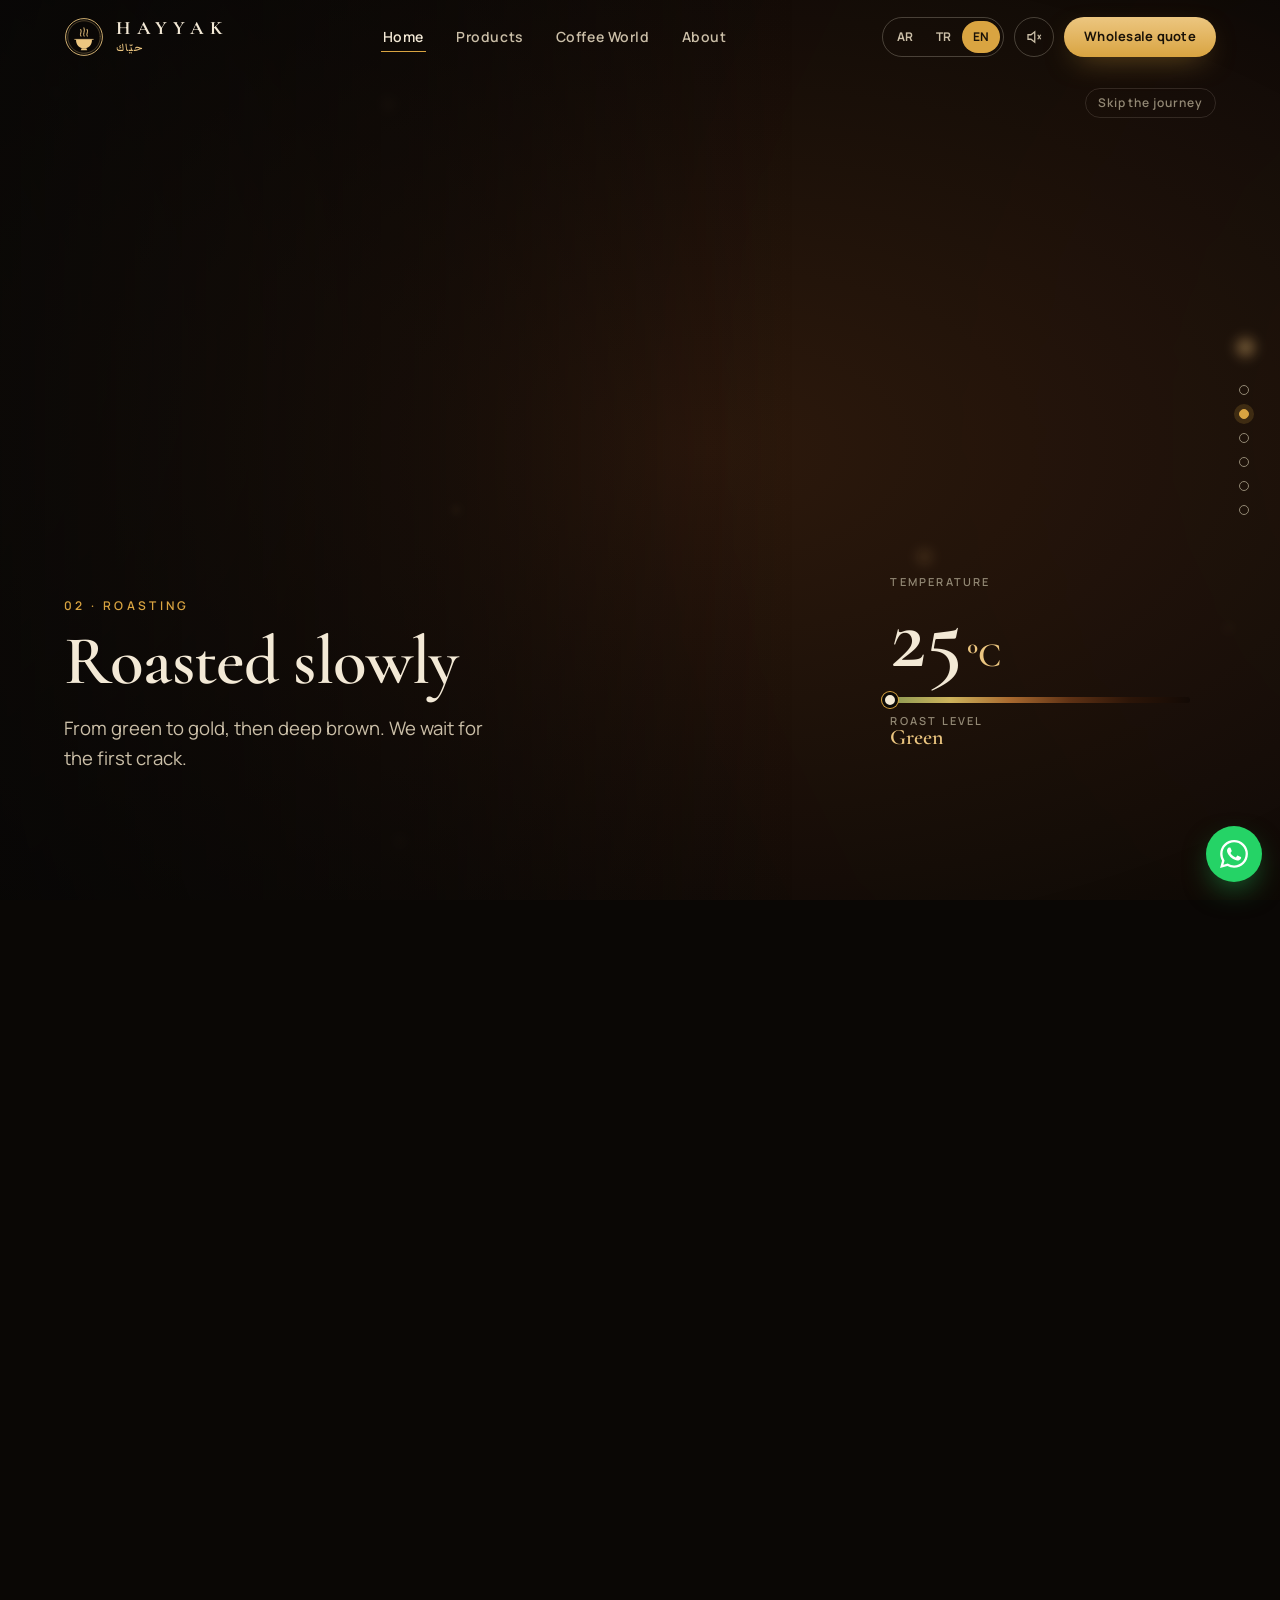
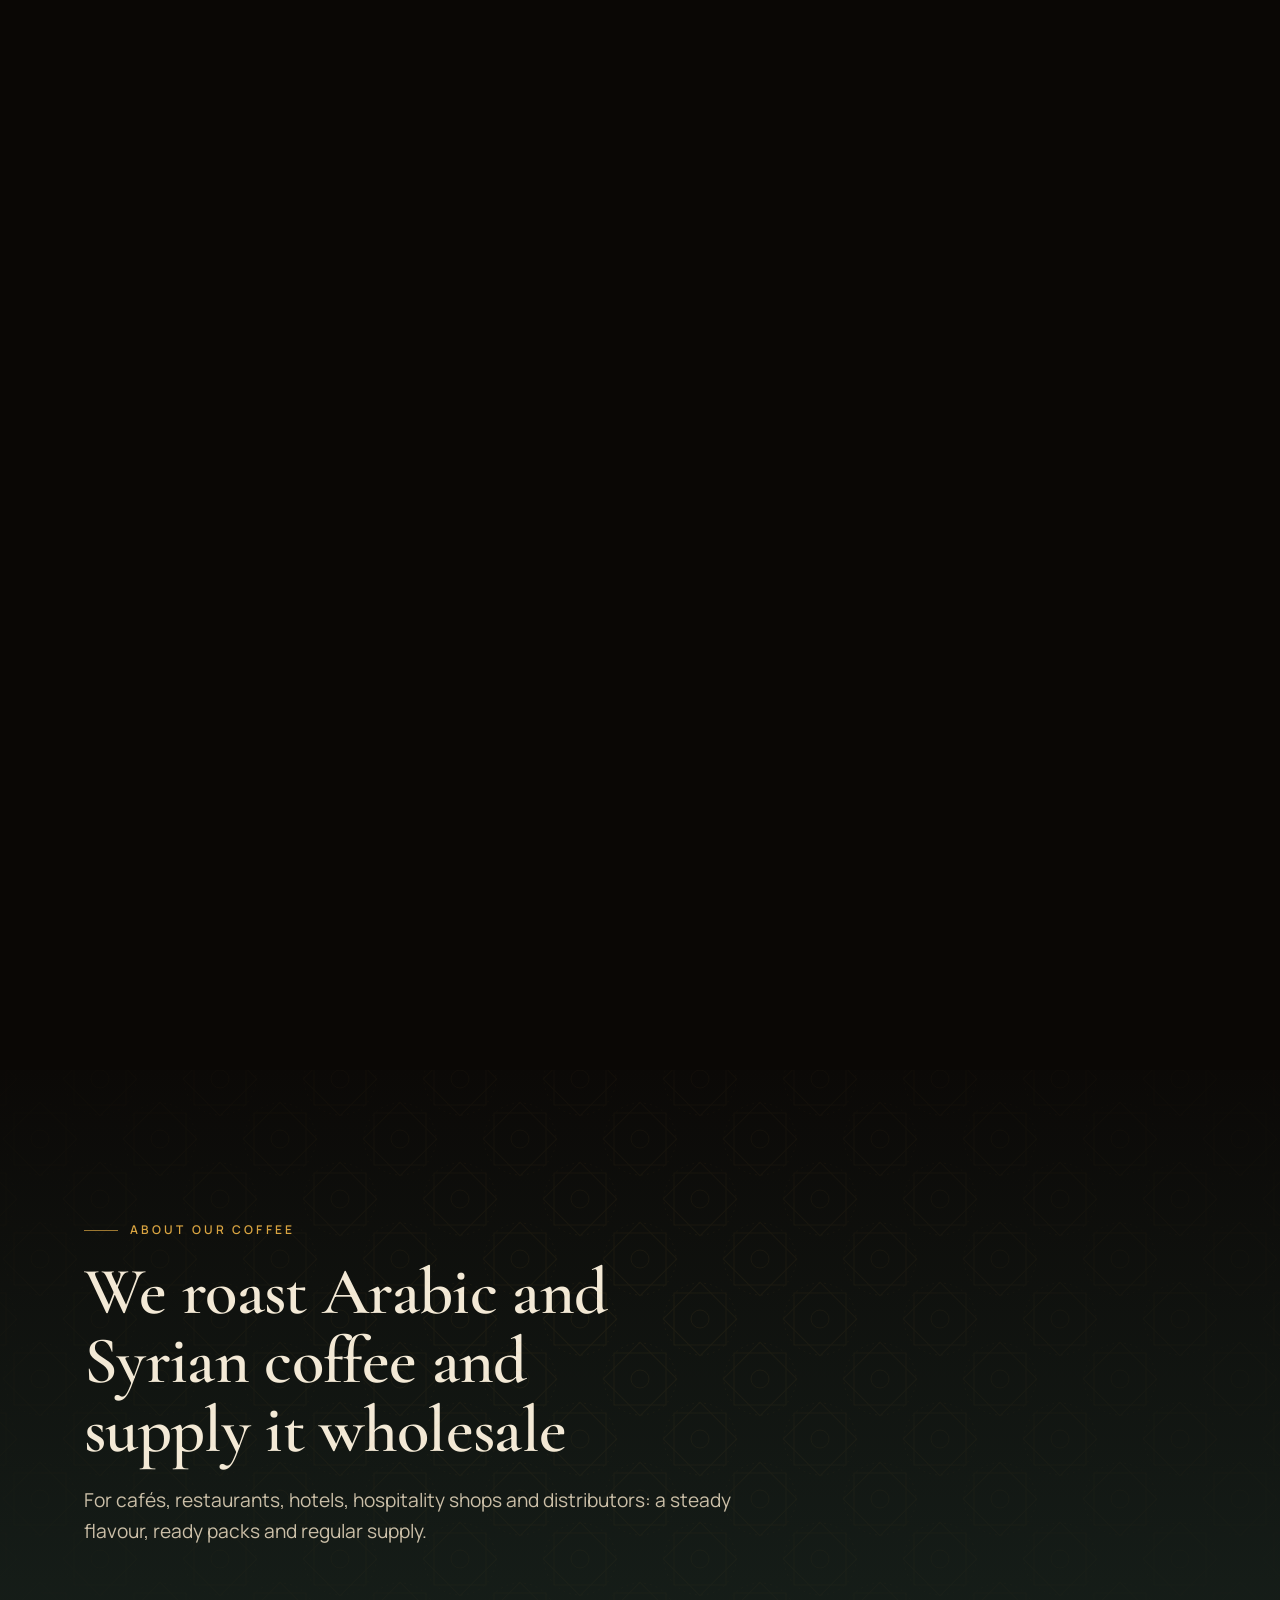
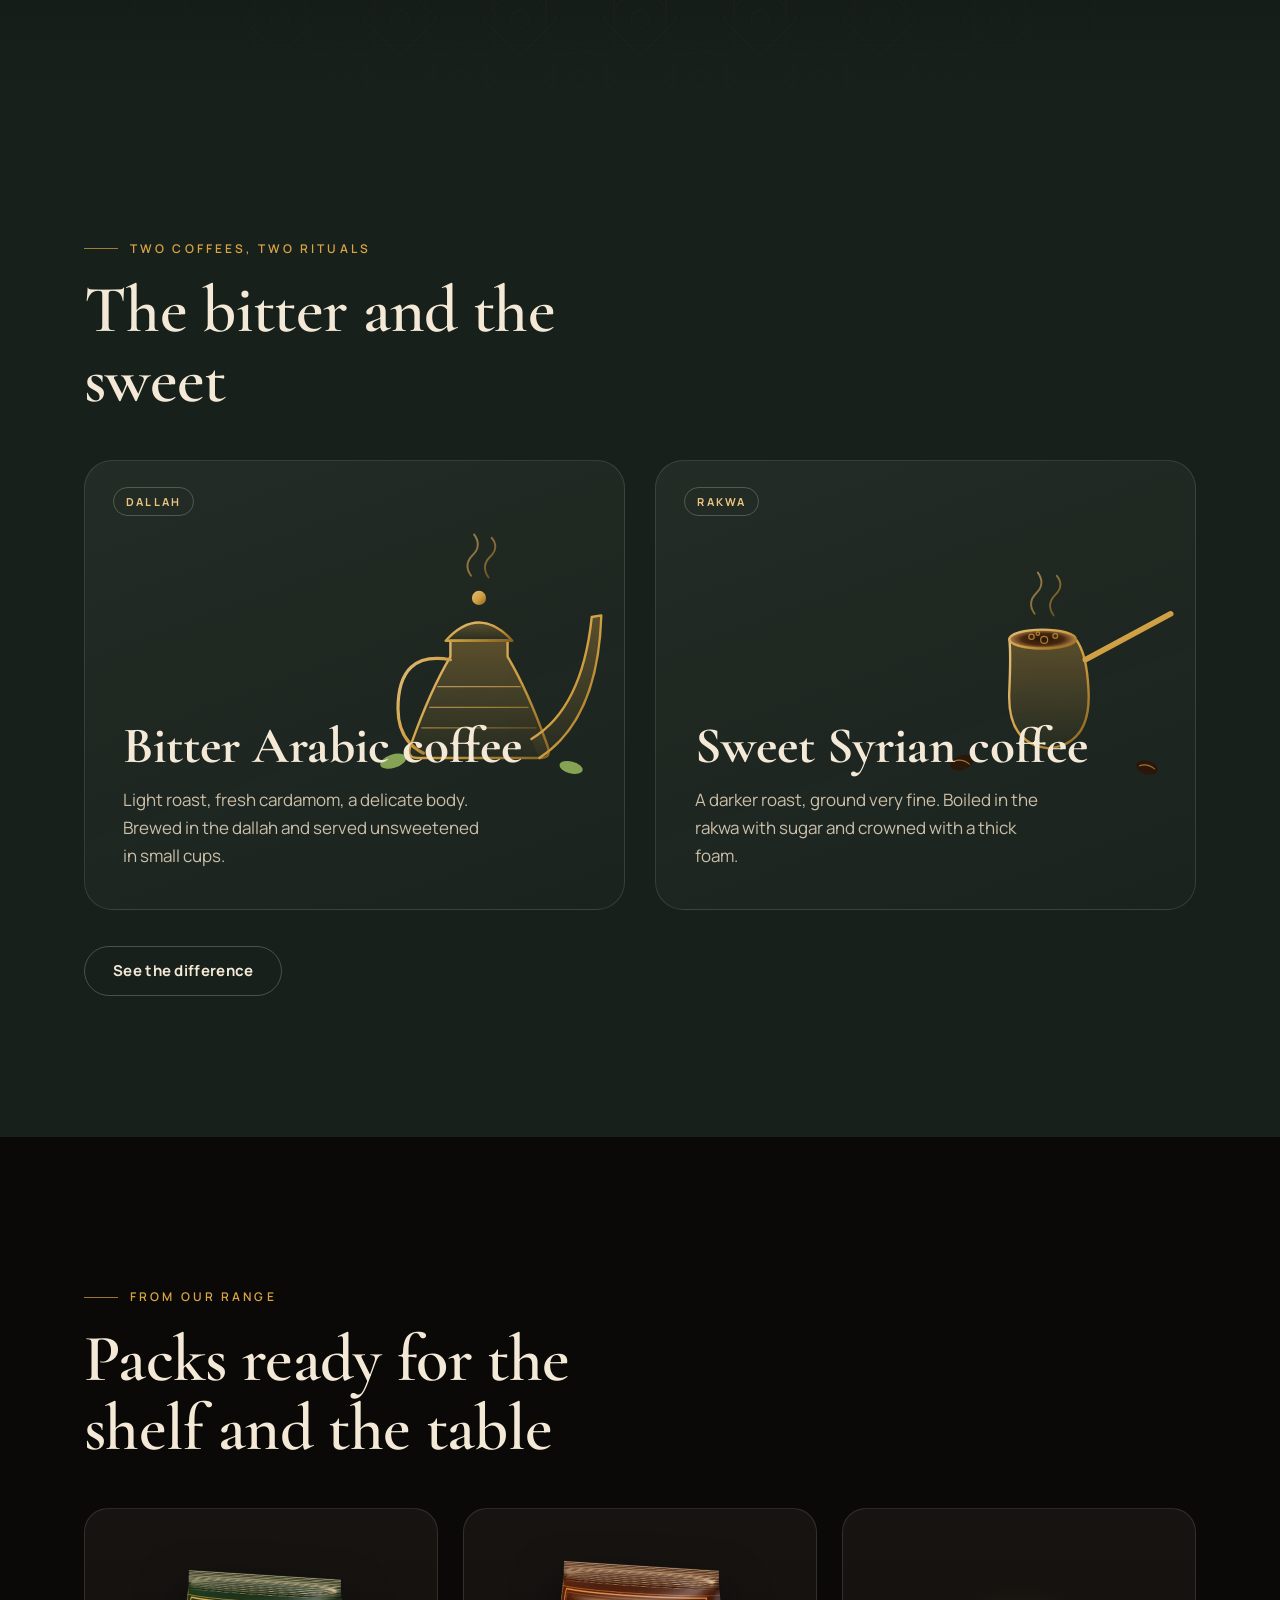
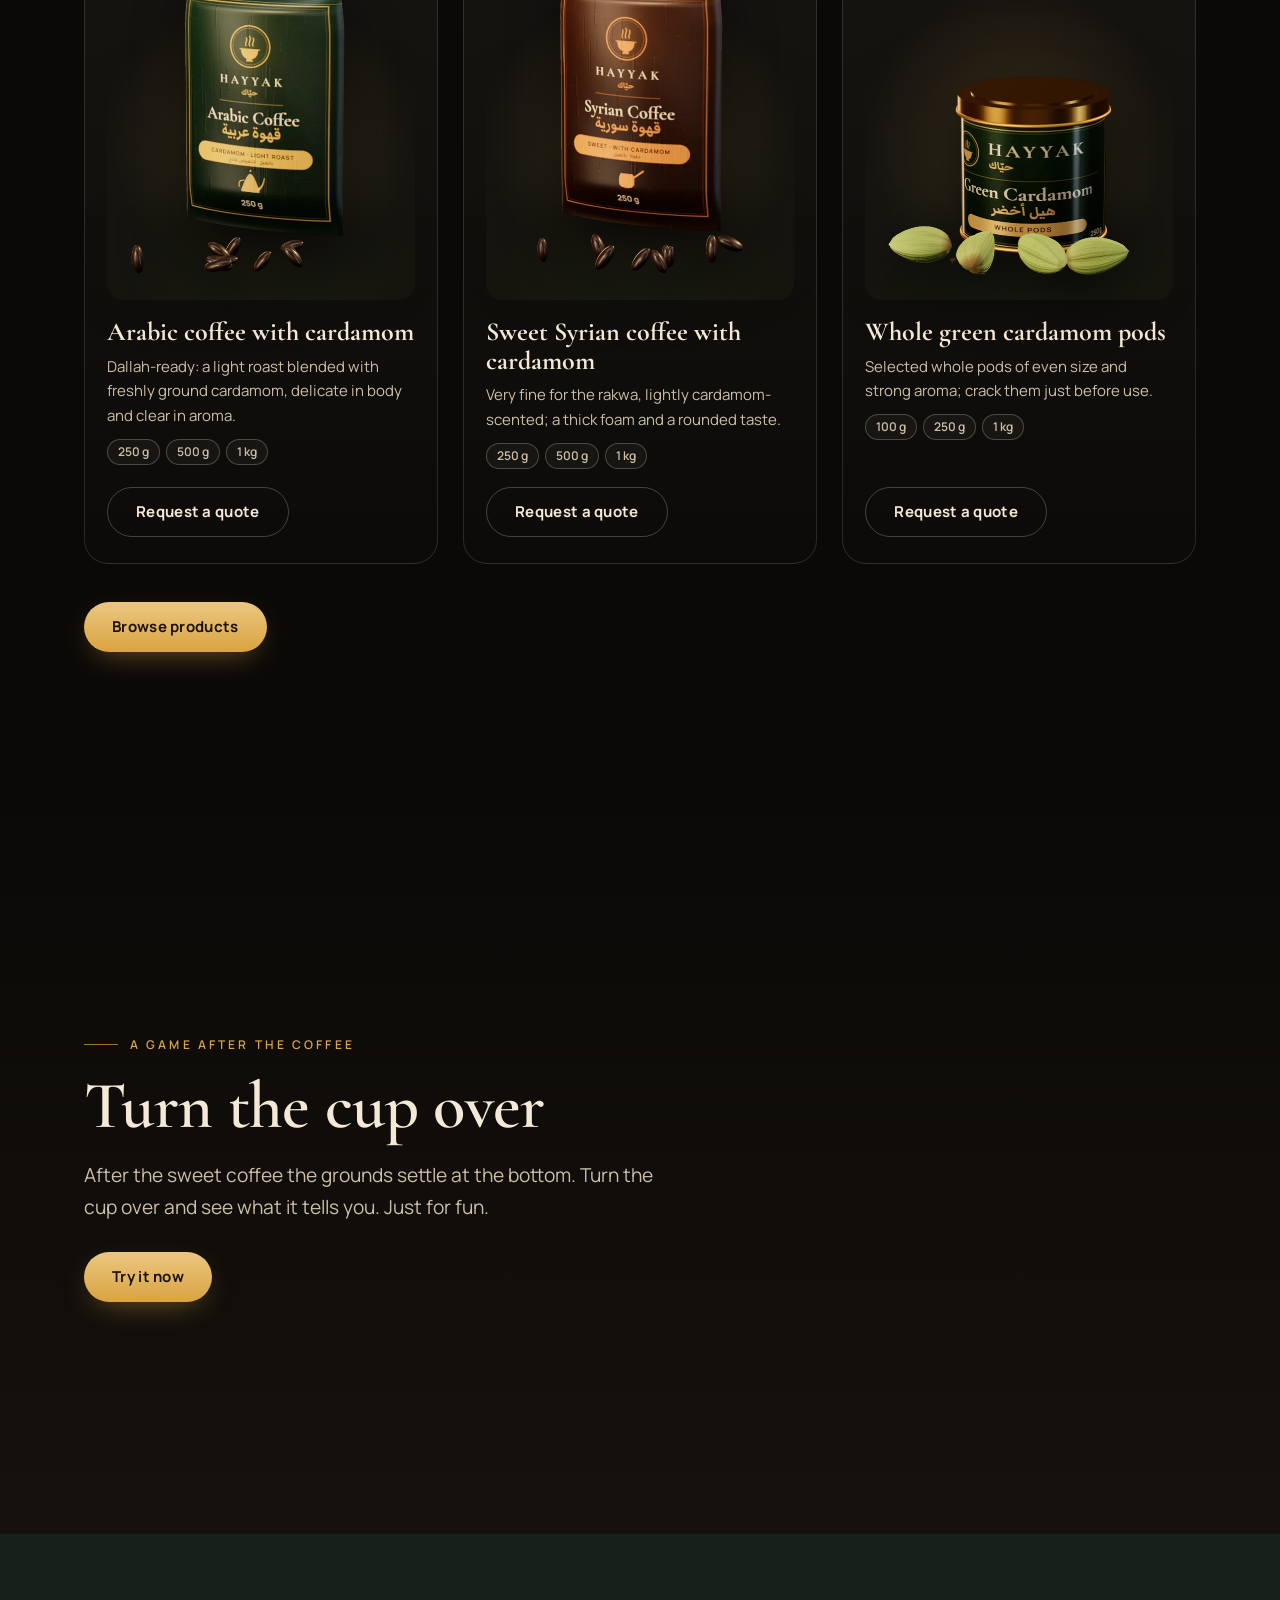
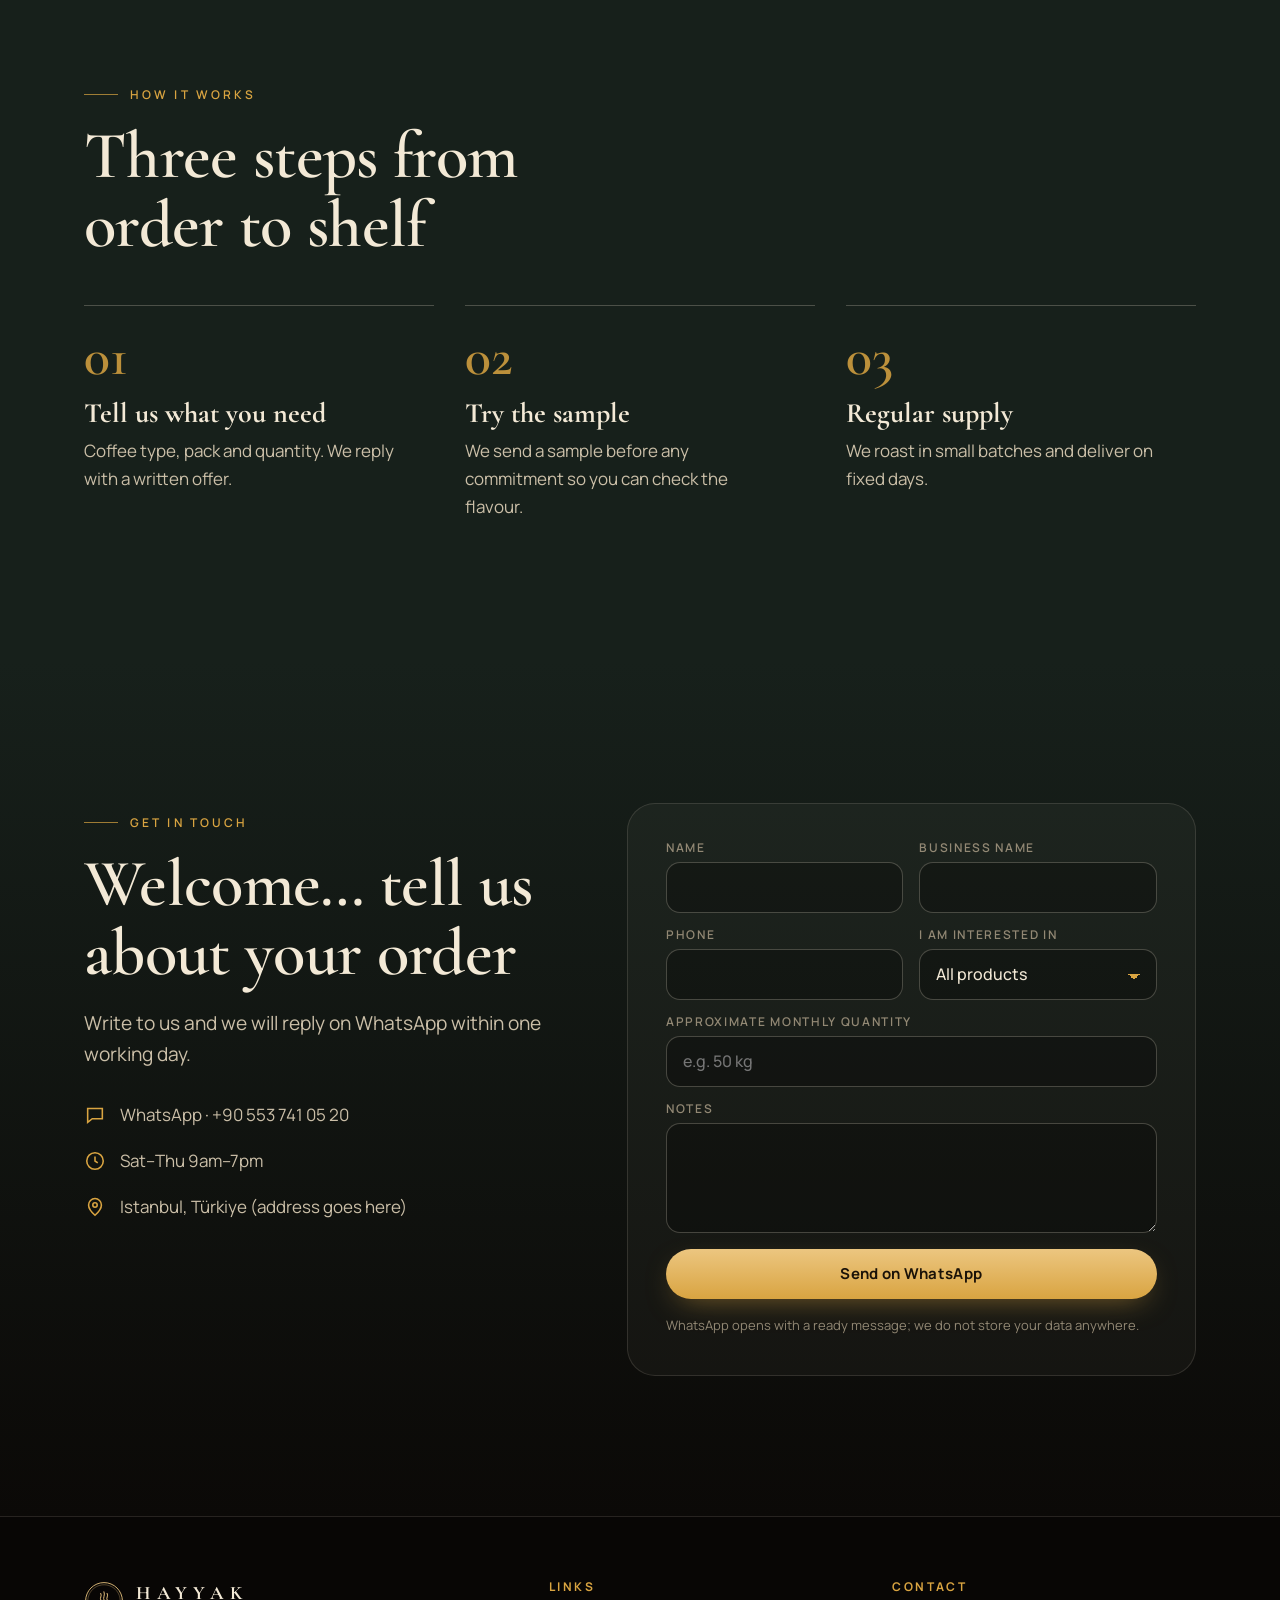
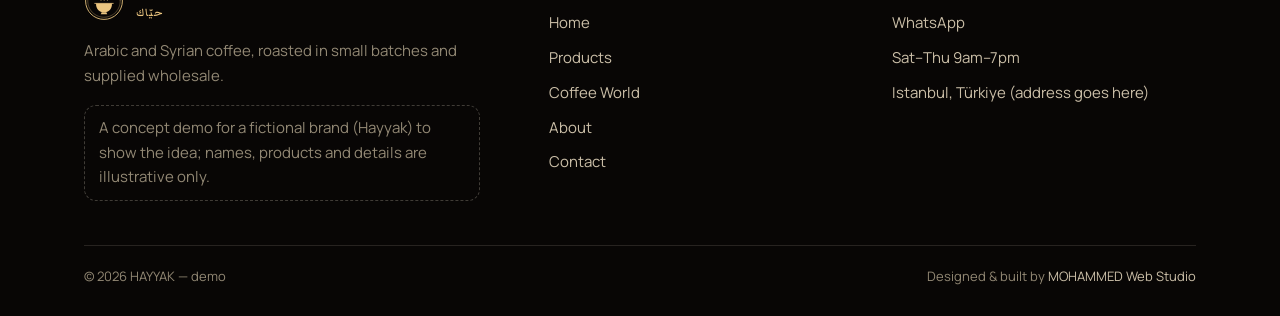
==== commit 02d3e53f: "Scroll shakes the cup (no lock), culling + pre-warm, lighter dallah and beans, AR label" ====
--- a/index.html
+++ b/index.html
@@ -50,7 +50,6 @@
           <div class="acts">
             <button class="btn gold" id="shakeBtn" type="button" data-i18n="j.shake"></button>
             <div class="meter" aria-hidden="true"><i id="meter"></i></div>
-            <button class="skip" id="skipC" type="button" data-i18n="j.skip"></button>
           </div>
         </div>
         <div class="fin">
--- a/css/style.css
+++ b/css/style.css
@@ -88,7 +88,7 @@
 @media (max-width: 520px) { .brand .bn em { display: none; } .brand b { letter-spacing: .22em; font-size: 17px; } .lang button { min-width: 34px; } }
 
 /* ------------------------------------------------------------ رحلة البنّ */
-.journey { position: relative; height: 780vh; --g1: 28, 34, 28; --g2: 10, 9, 7; --gx: 50%; --gy: 50%; background: rgb(var(--g2)); }
+.journey { position: relative; height: 830vh; --g1: 28, 34, 28; --g2: 10, 9, 7; --gx: 50%; --gy: 50%; background: rgb(var(--g2)); }
 .journey .stage { position: sticky; top: 0; height: 100vh; height: 100svh; overflow: hidden; background: radial-gradient(120% 95% at var(--gx) var(--gy), rgb(var(--g1)), rgb(var(--g2)) 72%); }
 .journey canvas { position: absolute; inset: 0; width: 100%; height: 100%; touch-action: pan-y; }
 .stage .shade { position: absolute; inset: 0; pointer-events: none; background: linear-gradient(90deg, rgba(8, 7, 6, .82) 0%, rgba(8, 7, 6, .46) 34%, transparent 62%), radial-gradient(130% 100% at 50% 50%, transparent 55%, rgba(0, 0, 0, .55) 100%); }
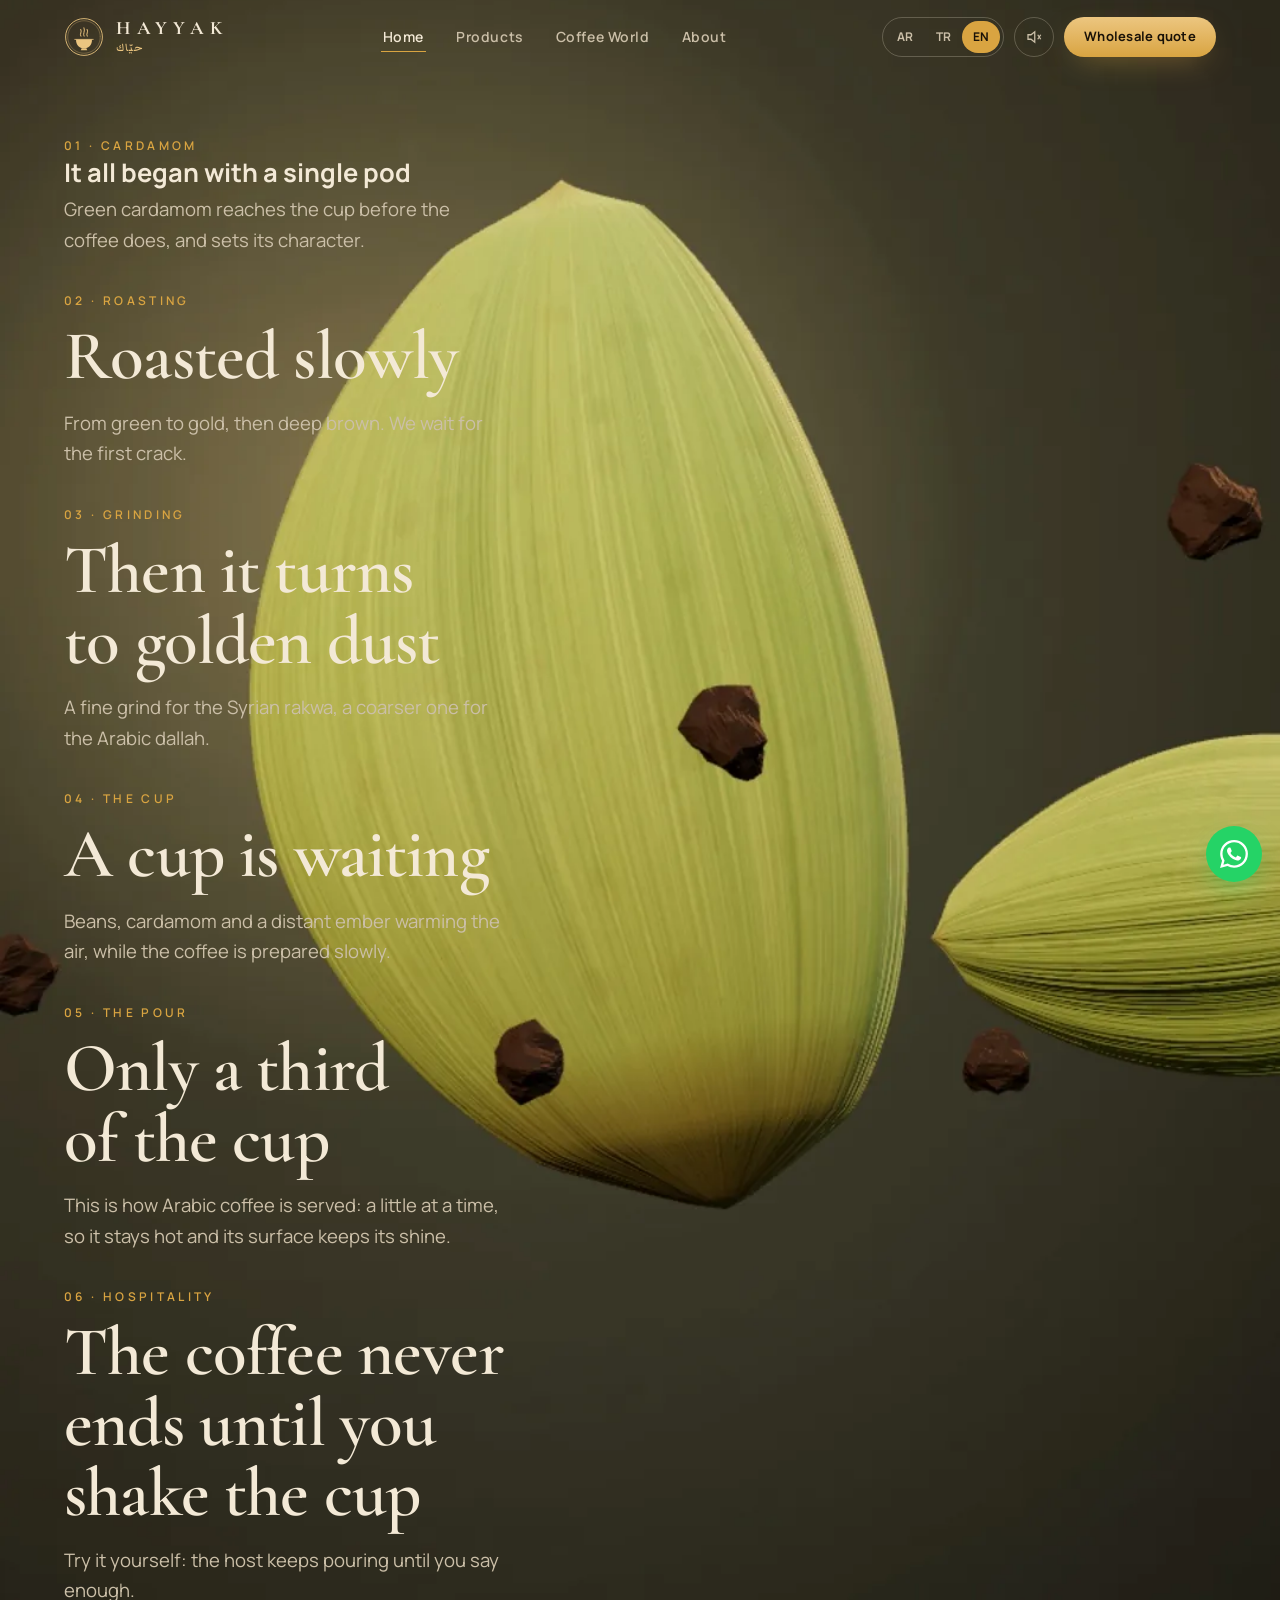
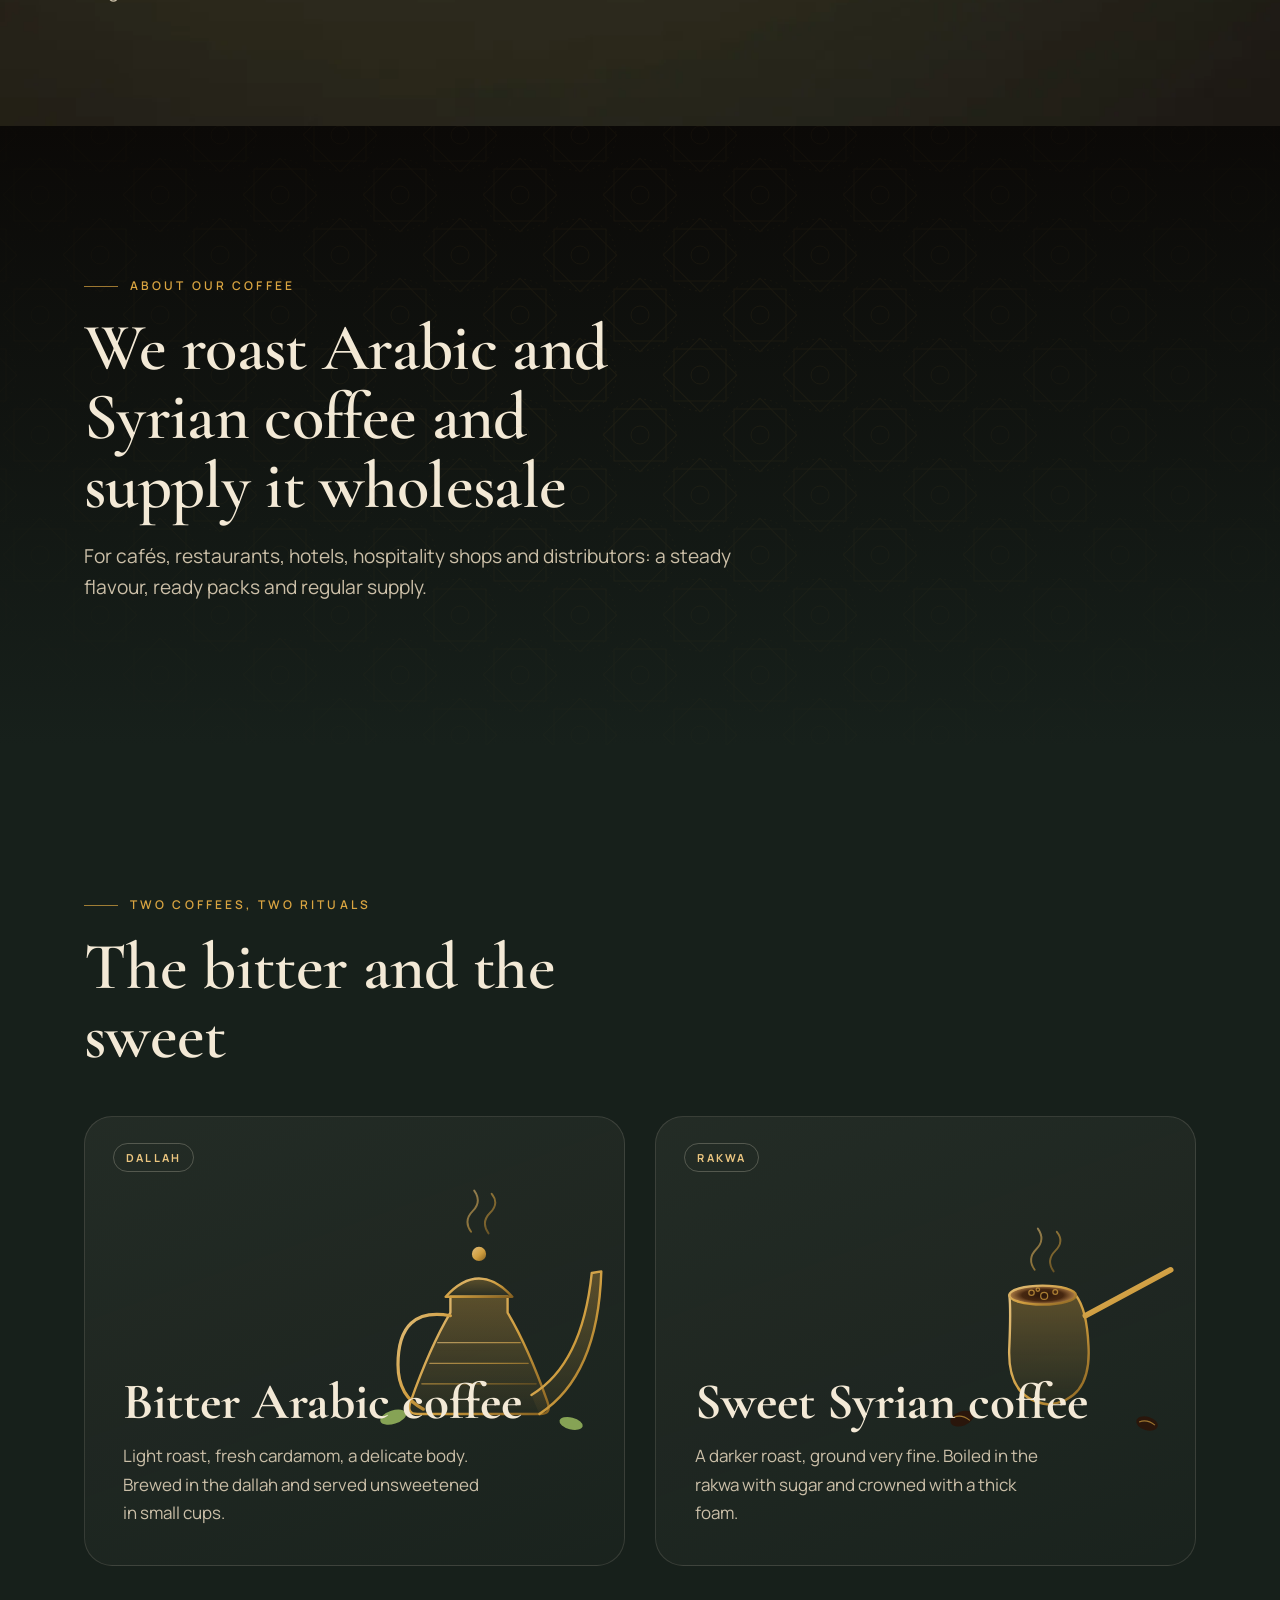
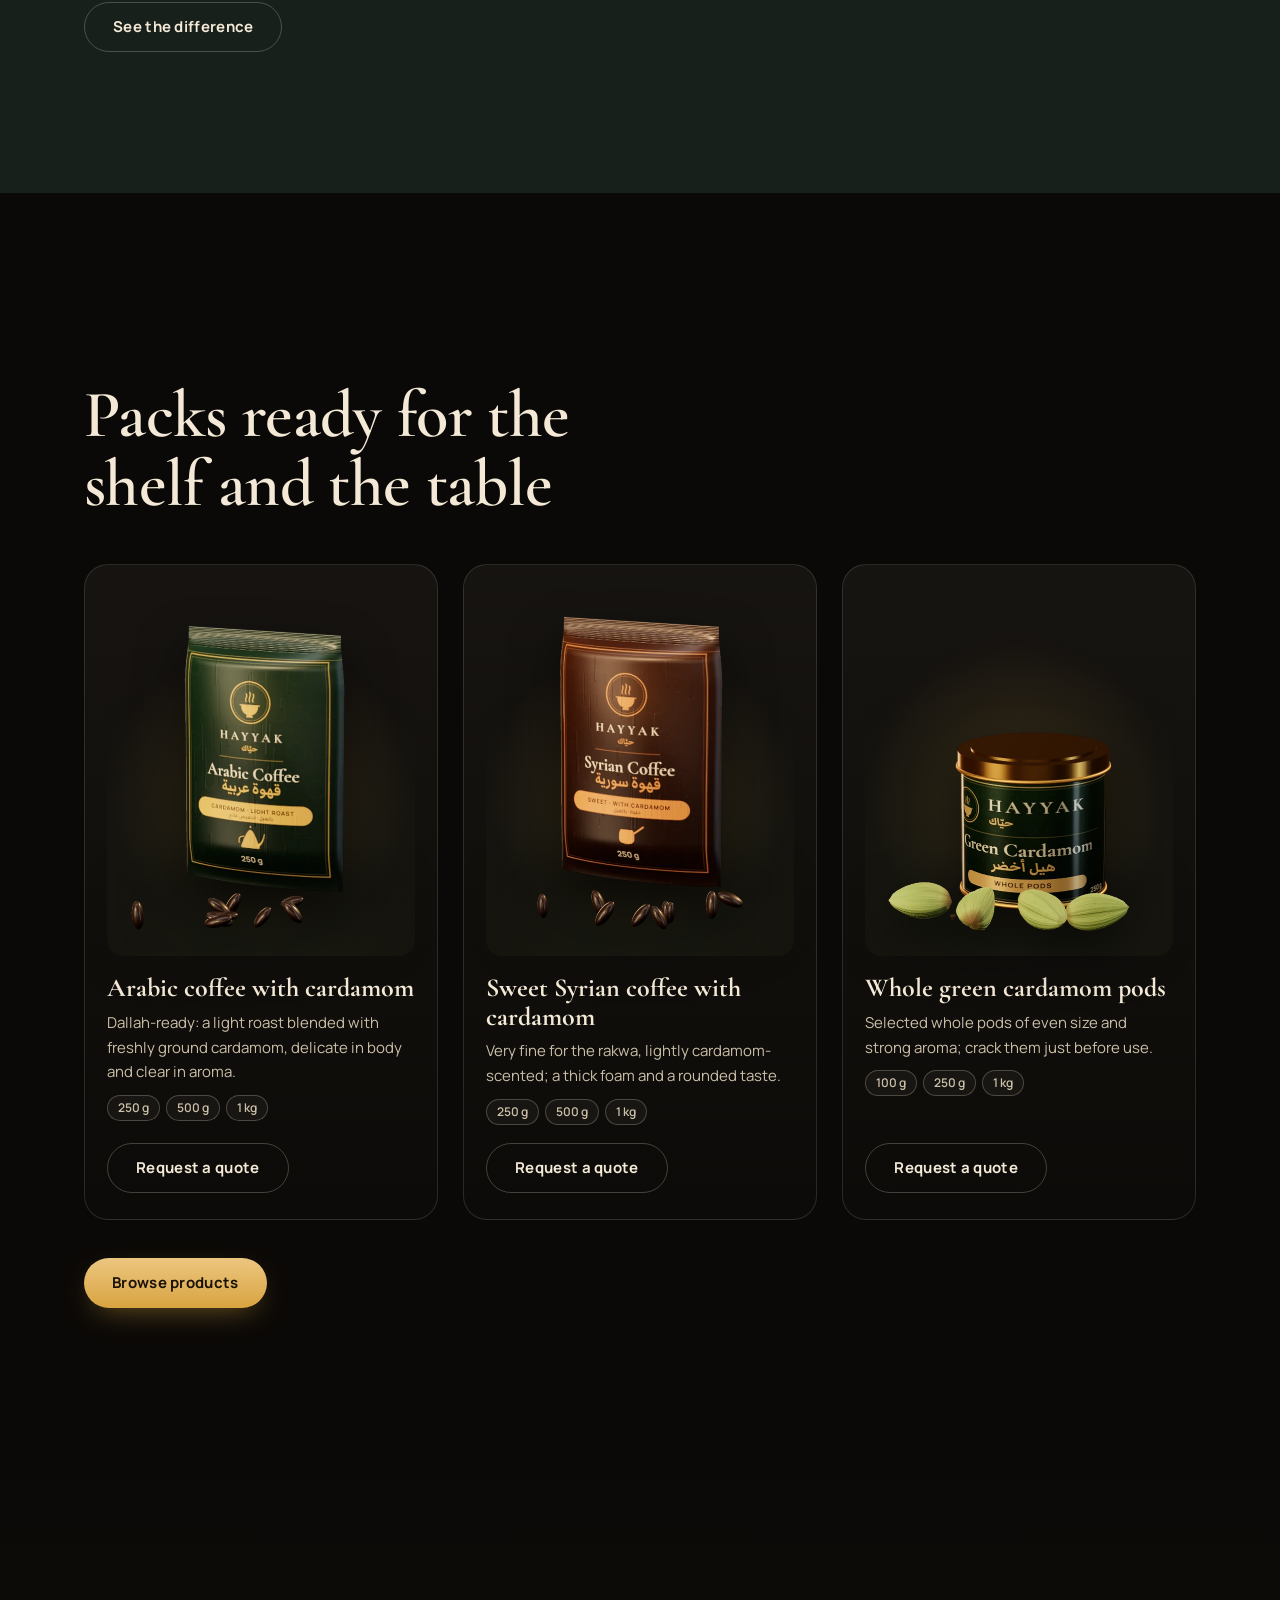
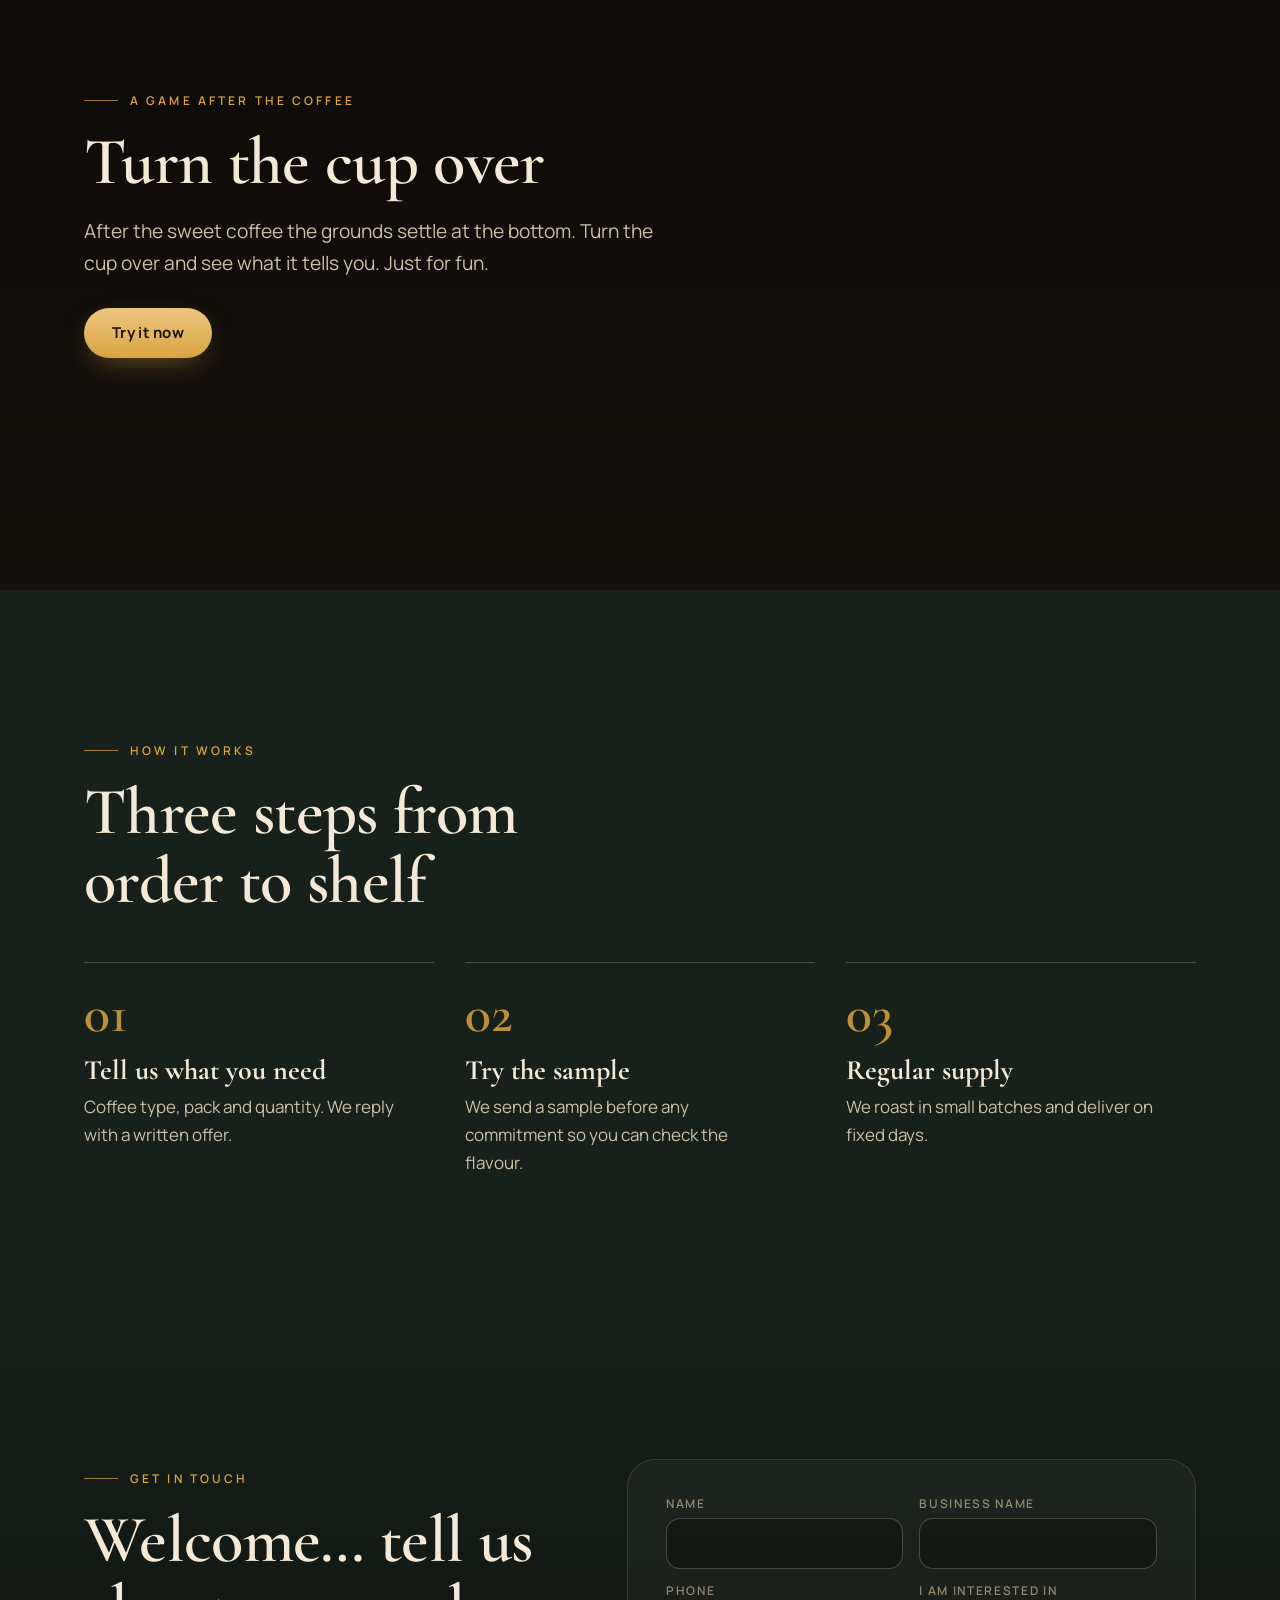
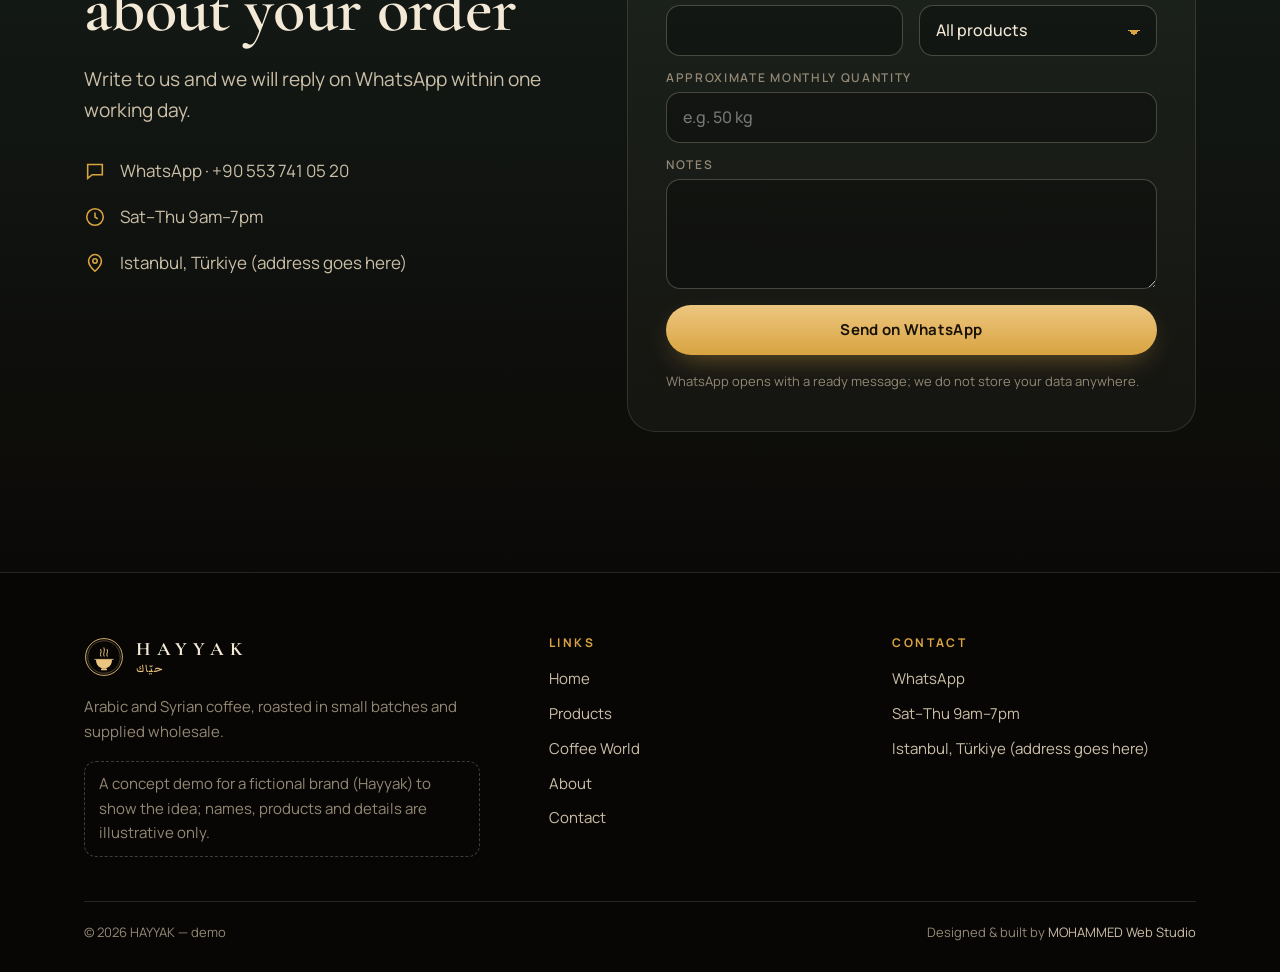
==== commit 172f7f65: "Home hero: high-resolution video in four scroll steps (reverse twin); live 3D journey kept in the fi" ====
--- a/index.html
+++ b/index.html
@@ -6,7 +6,6 @@
 <title>حيّاك | قهوة عربية وسورية بالجملة</title>
 <meta name="description" content="Hayyak — Arabic & Syrian coffee roasted in small batches and supplied wholesale. حيّاك: قهوة عربية وسورية بالجملة. Toptan Arap ve Suriye kahvesi.">
 <meta name="theme-color" content="#0b0907">
-<meta name="robots" content="noindex, nofollow">
 <meta property="og:title" content="Hayyak · حيّاك">
 <meta property="og:description" content="The coffee never ends until you shake the cup.">
 <meta property="og:image" content="assets/og.jpg">
@@ -22,7 +21,8 @@
   <!-- ============ رحلة البنّ ============ -->
   <section class="journey" id="journey" aria-label="Hayyak">
     <div class="stage" id="stage">
-      <canvas id="gl" aria-hidden="true"></canvas>
+      <picture class="hv-poster" id="hvPoster"><source media="(max-width: 860px)" srcset="assets/hero/poster-m.webp"><img src="assets/hero/poster.webp" width="1280" height="720" alt="" fetchpriority="high"></picture>
+      <video class="hv" id="hv" muted playsinline preload="none" disablepictureinpicture aria-hidden="true" tabindex="-1"></video>
       <div class="shade"></div>
       <button class="skipj" id="skipj" type="button" data-i18n="j.skip"></button>
 
@@ -32,32 +32,6 @@
       <div class="ch" data-ch="3"><div class="k" data-i18n="j.c4.k"></div><h2 data-i18n="j.c4.t"></h2><p data-i18n="j.c4.p"></p></div>
       <div class="ch" data-ch="4"><div class="k" data-i18n="j.c5.k"></div><h2 data-i18n="j.c5.t"></h2><p data-i18n="j.c5.p"></p></div>
       <div class="ch" data-ch="5"><div class="k" data-i18n="j.c6.k"></div><h2 data-i18n="j.c6.t"></h2><p data-i18n="j.c6.p"></p></div>
-
-      <div class="hud" id="hud" aria-hidden="true">
-        <div class="row"><span data-i18n="j.temp"></span></div>
-        <div class="temp"><span id="tempv">25</span><small>°C</small></div>
-        <div class="bar"><i id="barv"></i></div>
-        <div class="row"><span data-i18n="j.stage"></span></div>
-        <div class="name" id="stname">—</div>
-        <div class="crack" id="crack"></div>
-      </div>
-
-      <div class="cer" id="cer">
-        <div class="live">
-          <div class="cupno" id="cupno"></div>
-          <div class="q" id="cq"></div>
-          <div class="hint" id="chint"><span class="swing"></span><span class="mouse" data-i18n="j.hint"></span><span class="tap" data-i18n="j.hintTouch"></span></div>
-          <div class="acts">
-            <button class="btn gold" id="shakeBtn" type="button" data-i18n="j.shake"></button>
-            <div class="meter" aria-hidden="true"><i id="meter"></i></div>
-          </div>
-        </div>
-        <div class="fin">
-          <h3 data-i18n="j.done.t"></h3>
-          <p data-i18n="j.done.p"></p>
-          <button class="down" id="goOn" type="button" data-i18n-aria="j.done.go" aria-label="Continue"><svg width="20" height="20" viewBox="0 0 24 24" fill="none" stroke="currentColor" stroke-width="2"><path d="M12 5v14M6 13l6 6 6-6"/></svg></button>
-        </div>
-      </div>
 
       <div class="dots" id="dots" role="tablist"></div>
       <div class="scrollhint" id="shint"><i></i><span data-i18n="j.scroll"></span></div>
@@ -152,6 +126,39 @@
       </form>
     </div>
   </section>
+
+<!-- ============ المشهد الثلاثي الأبعاد الحي (محفوظ، لا يُحذف) ============
+     الكانفاس القديم وشاشة HUD للتحميص وواجهة طقس الضيافة (هزّ الفنجان). الهيرو الآن فيديو (assets/hero/*.mp4)؛ هذا القالب غير معروض.
+     لإعادة المشهد الحي: أعد محتواه إلى داخل <div class="stage"> وفعّل startJourney3D() في js/home.js. لإعادة تصوير الفيديو: _hero_video_tools/sites/hayyak.json -->
+<template id="scene3d-archive">
+      <canvas id="gl" aria-hidden="true"></canvas>
+      <div class="hud" id="hud" aria-hidden="true">
+        <div class="row"><span data-i18n="j.temp"></span></div>
+        <div class="temp"><span id="tempv">25</span><small>°C</small></div>
+        <div class="bar"><i id="barv"></i></div>
+        <div class="row"><span data-i18n="j.stage"></span></div>
+        <div class="name" id="stname">—</div>
+        <div class="crack" id="crack"></div>
+      </div>
+
+      <div class="cer" id="cer">
+        <div class="live">
+          <div class="cupno" id="cupno"></div>
+          <div class="q" id="cq"></div>
+          <div class="hint" id="chint"><span class="swing"></span><span class="mouse" data-i18n="j.hint"></span><span class="tap" data-i18n="j.hintTouch"></span></div>
+          <div class="acts">
+            <button class="btn gold" id="shakeBtn" type="button" data-i18n="j.shake"></button>
+            <div class="meter" aria-hidden="true"><i id="meter"></i></div>
+          </div>
+        </div>
+        <div class="fin">
+          <h3 data-i18n="j.done.t"></h3>
+          <p data-i18n="j.done.p"></p>
+          <button class="down" id="goOn" type="button" data-i18n-aria="j.done.go" aria-label="Continue"><svg width="20" height="20" viewBox="0 0 24 24" fill="none" stroke="currentColor" stroke-width="2"><path d="M12 5v14M6 13l6 6 6-6"/></svg></button>
+        </div>
+      </div>
+
+</template>
 </main>
 
 <div id="ftr"></div>
--- a/css/style.css
+++ b/css/style.css
@@ -88,9 +88,13 @@
 @media (max-width: 520px) { .brand .bn em { display: none; } .brand b { letter-spacing: .22em; font-size: 17px; } .lang button { min-width: 34px; } }
 
 /* ------------------------------------------------------------ رحلة البنّ */
-.journey { position: relative; height: 830vh; --g1: 28, 34, 28; --g2: 10, 9, 7; --gx: 50%; --gy: 50%; background: rgb(var(--g2)); }
+.journey { position: relative; height: 520vh; --g1: 28, 34, 28; --g2: 10, 9, 7; --gx: 50%; --gy: 50%; background: rgb(var(--g2)); }
 .journey .stage { position: sticky; top: 0; height: 100vh; height: 100svh; overflow: hidden; background: radial-gradient(120% 95% at var(--gx) var(--gy), rgb(var(--g1)), rgb(var(--g2)) 72%); }
 .journey canvas { position: absolute; inset: 0; width: 100%; height: 100%; touch-action: pan-y; }
+.journey .hv, .journey .hv-poster { position: absolute; inset: 0; width: 100%; height: 100%; display: block; object-fit: cover; }
+.journey .hv-poster img { width: 100%; height: 100%; object-fit: cover; display: block; }
+.journey .hv-poster { z-index: 1; pointer-events: none; transition: opacity .9s var(--ease) .1s; } .journey .hv { z-index: 0; }
+.journey .stage.on3d .hv-poster { opacity: 0; }
 .stage .shade { position: absolute; inset: 0; pointer-events: none; background: linear-gradient(90deg, rgba(8, 7, 6, .82) 0%, rgba(8, 7, 6, .46) 34%, transparent 62%), radial-gradient(130% 100% at 50% 50%, transparent 55%, rgba(0, 0, 0, .55) 100%); }
 .ch { position: absolute; left: var(--pad); bottom: clamp(70px, 14vh, 150px); width: min(540px, calc(100% - var(--pad) * 2)); opacity: 0; transform: translateY(22px); transition: opacity .8s var(--ease), transform .8s var(--ease); pointer-events: none; z-index: 3; }
 .ch.on { opacity: 1; transform: none; pointer-events: auto; }
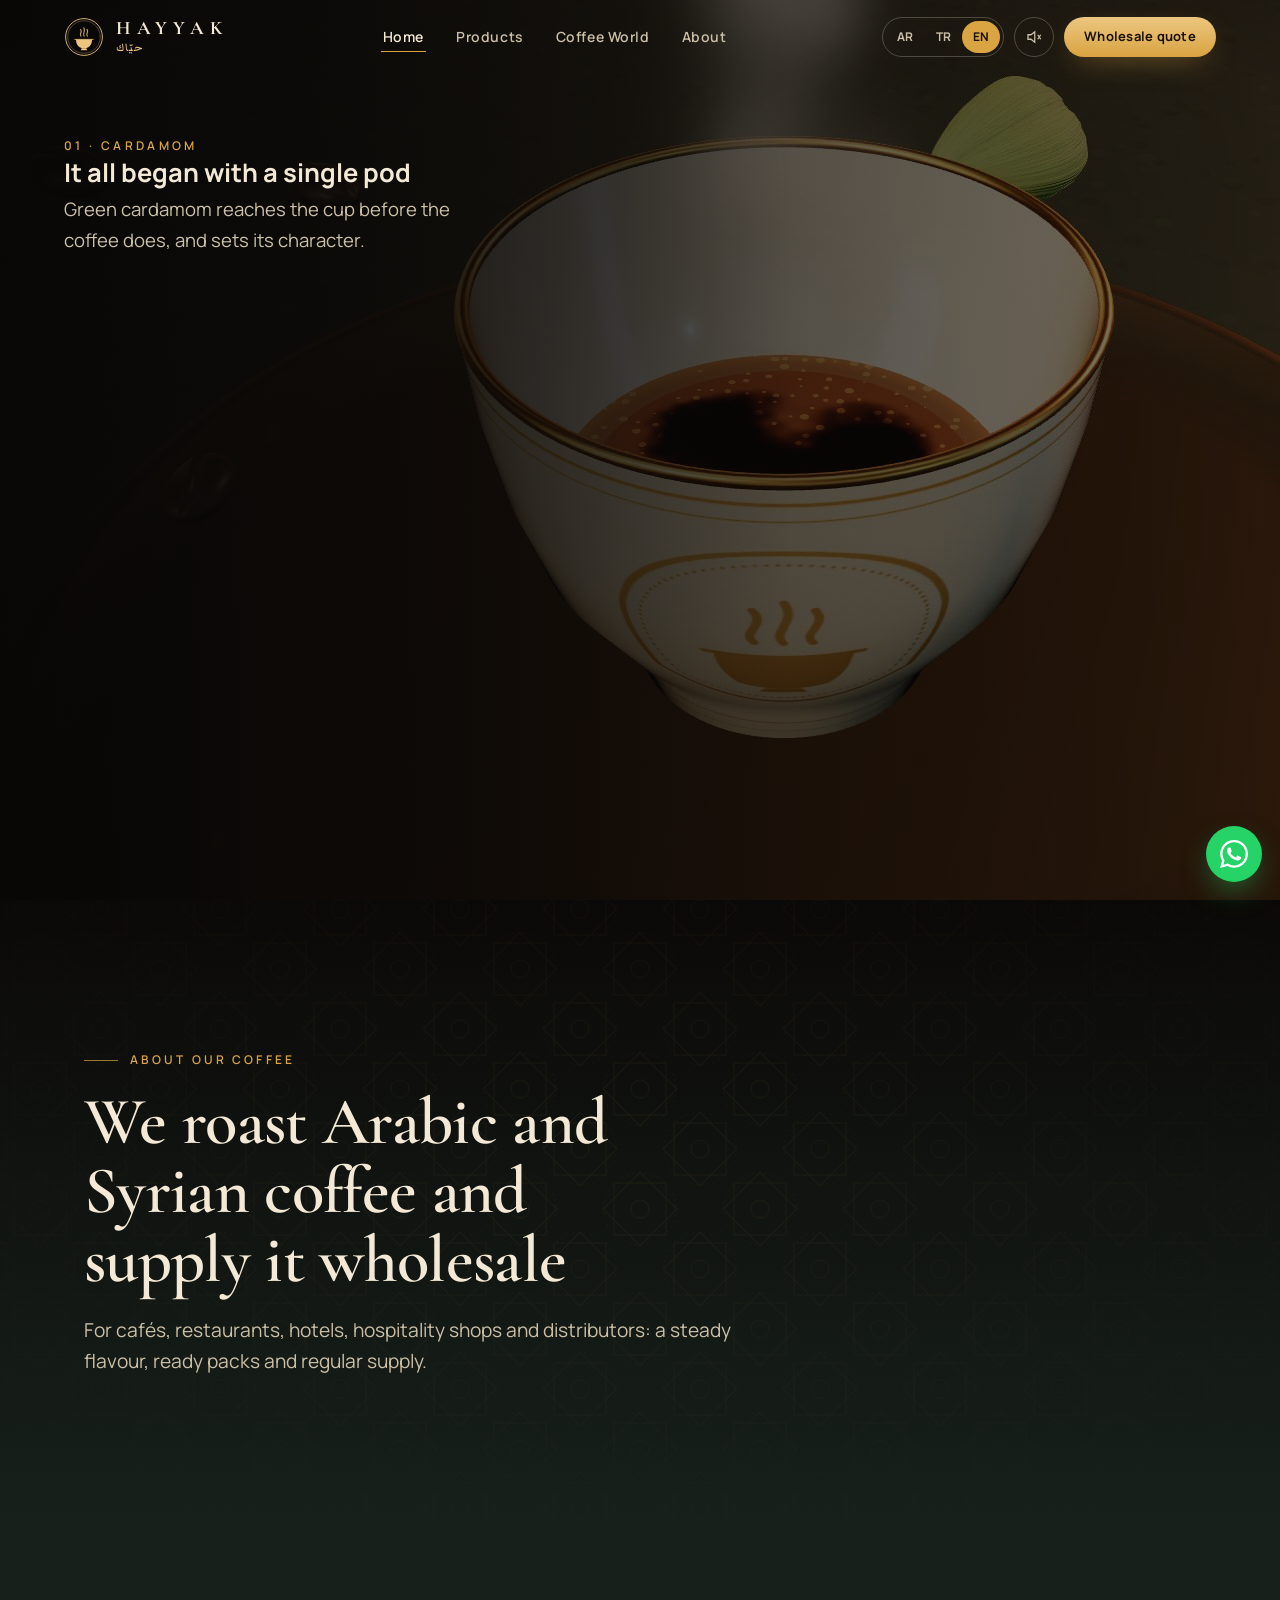
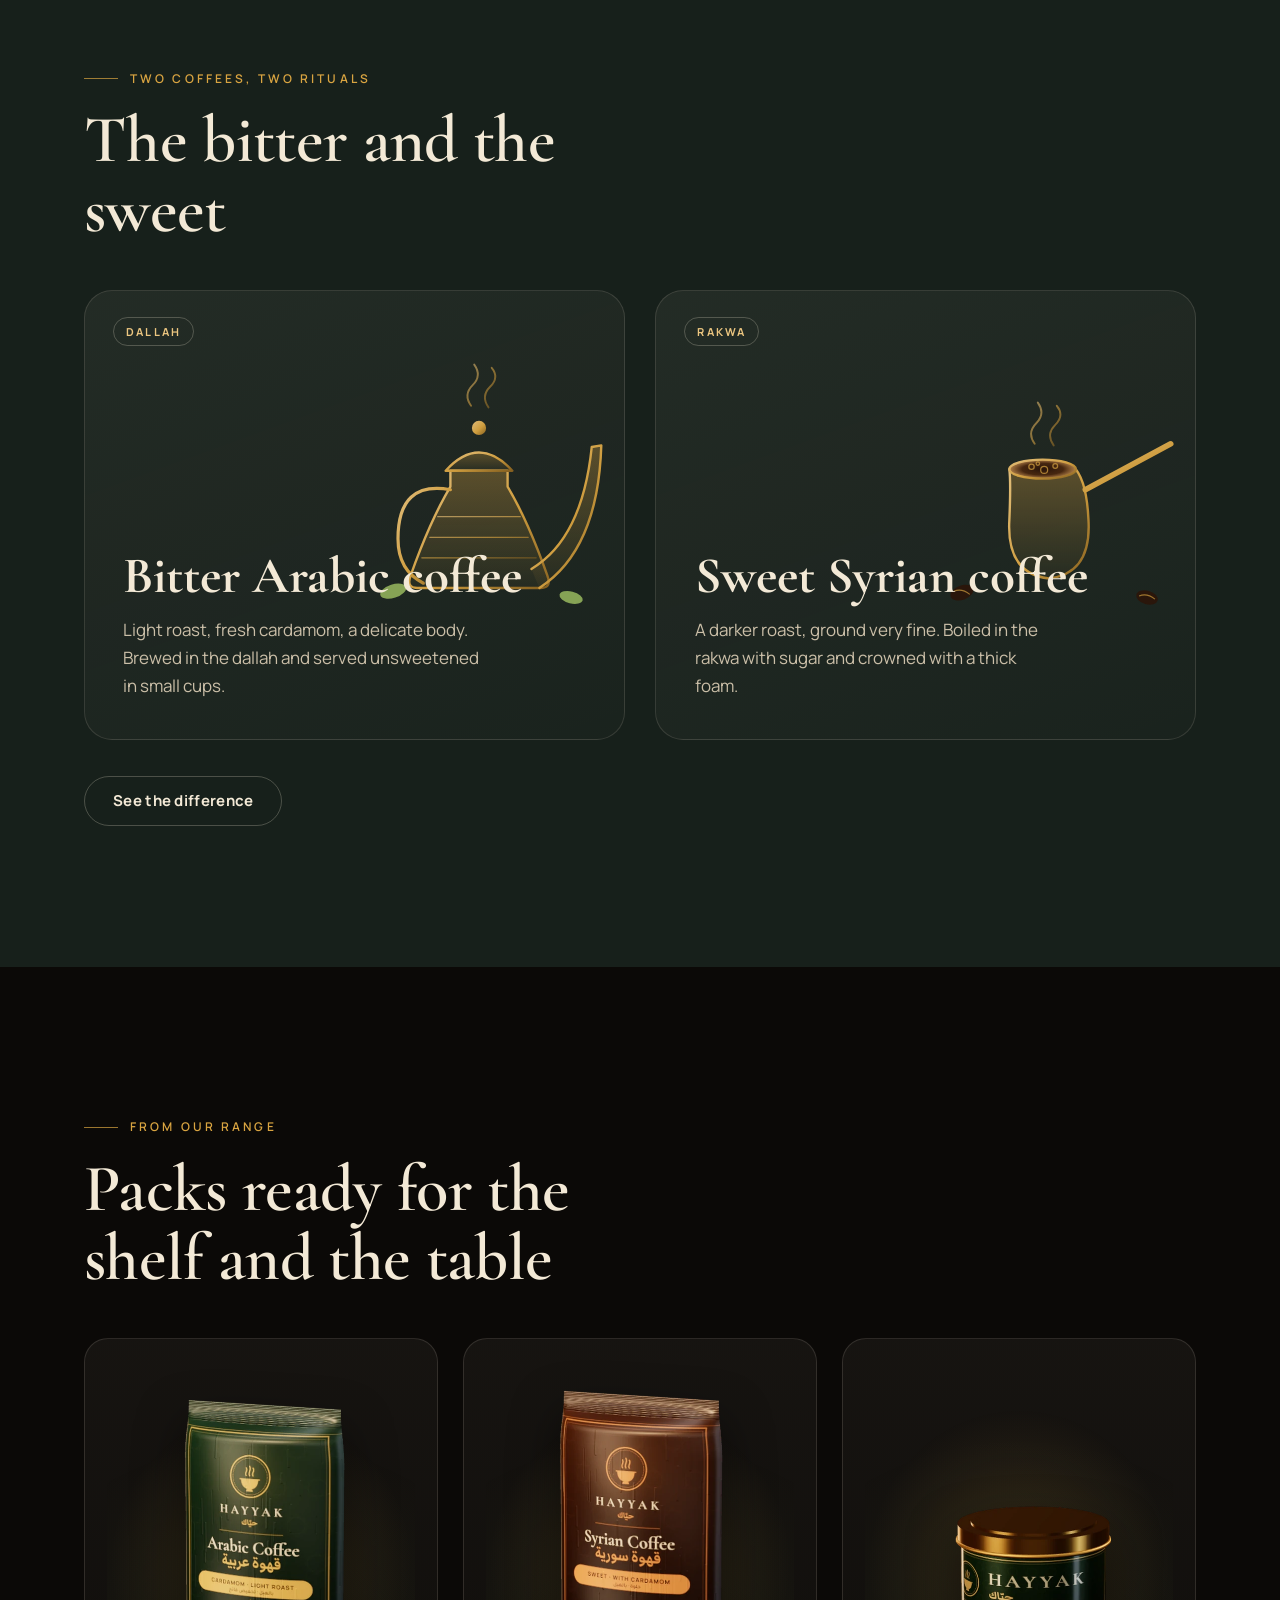
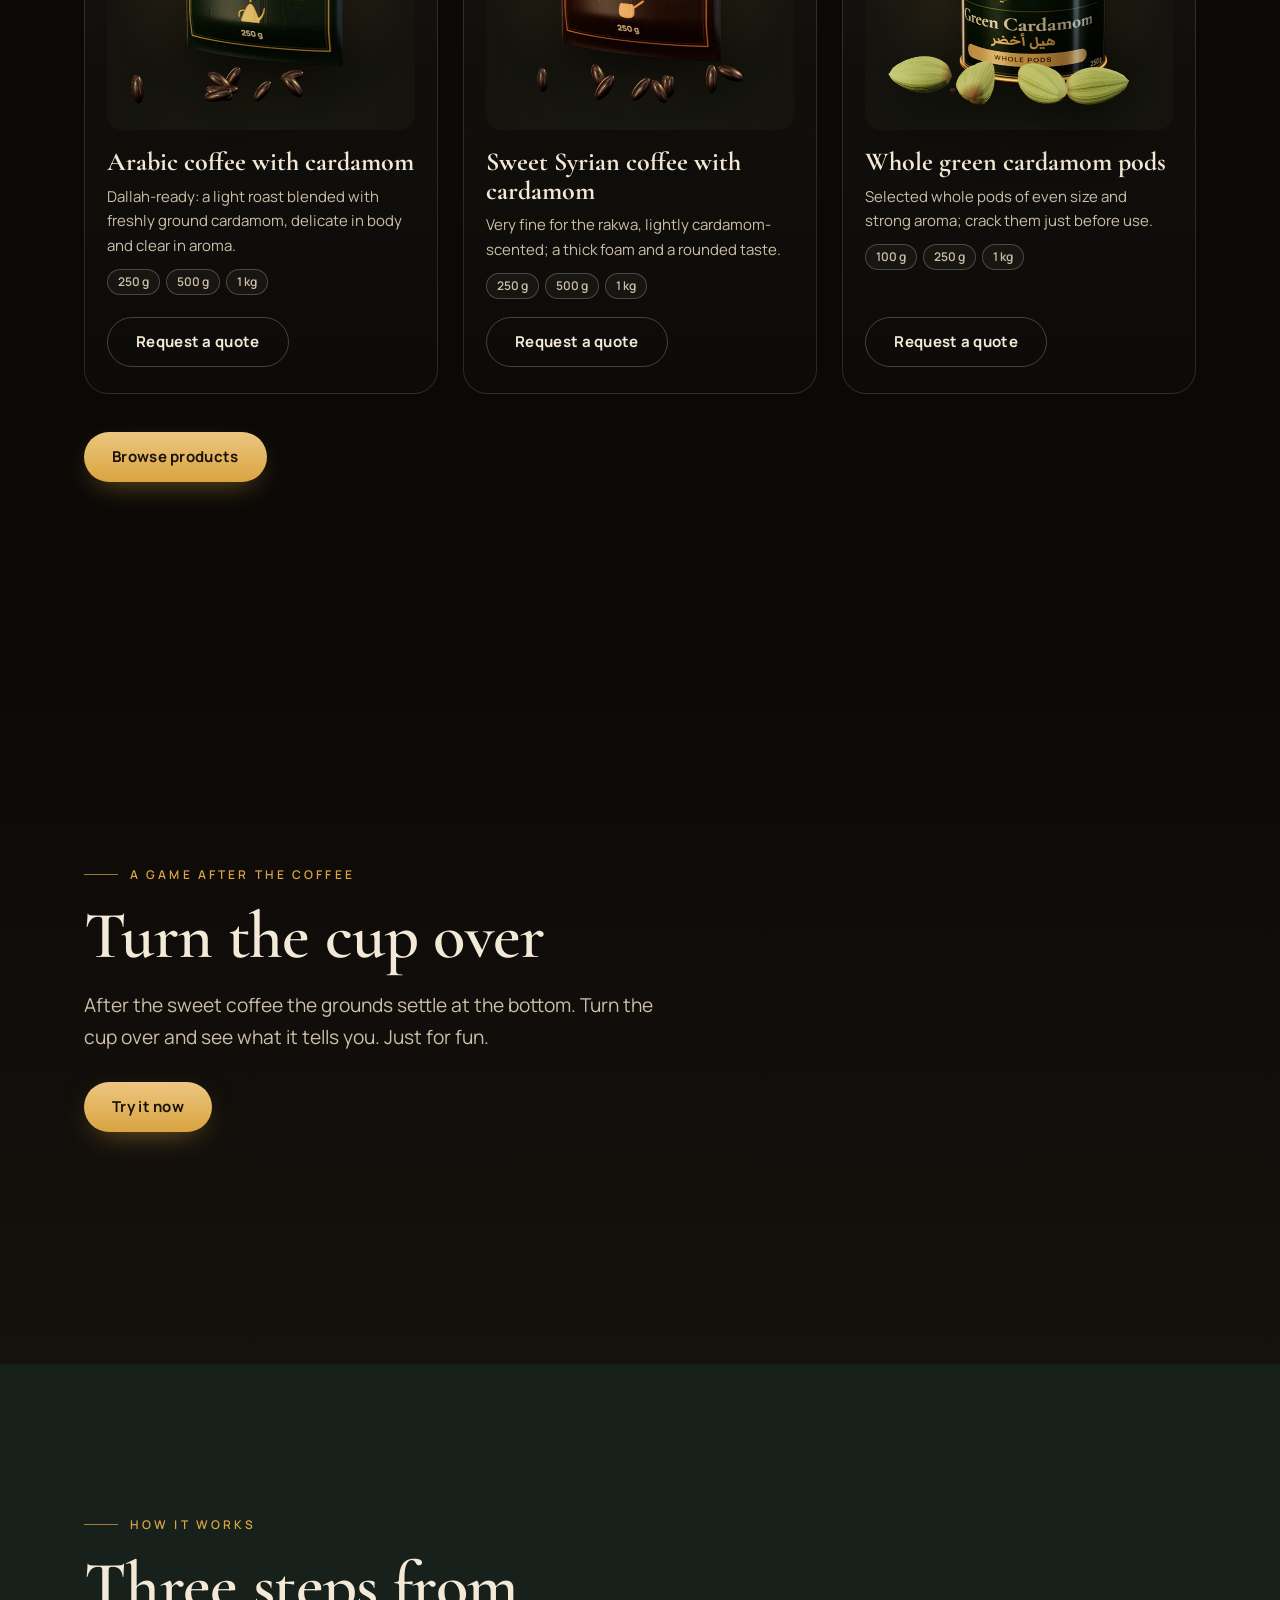
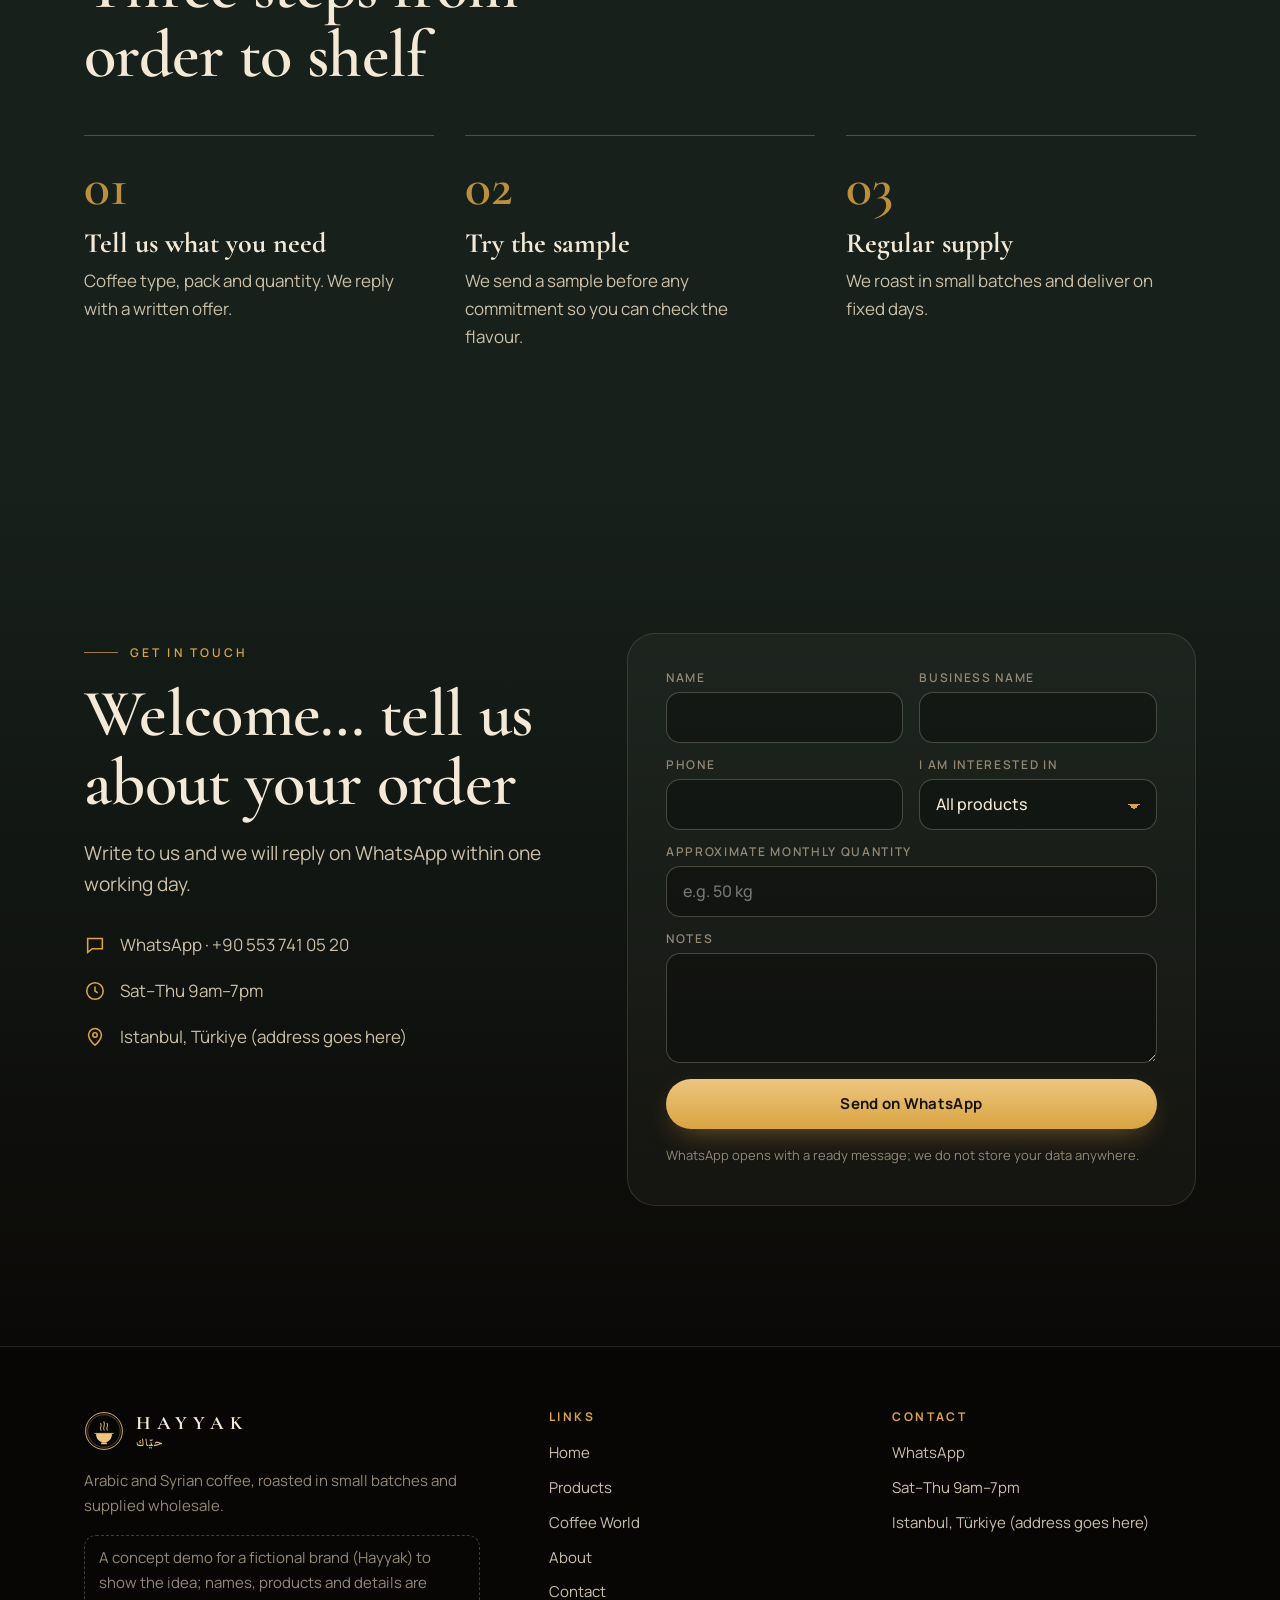
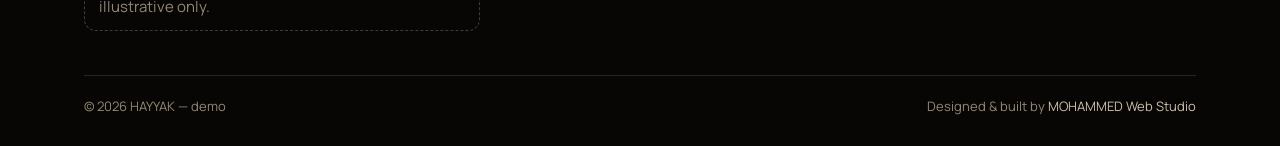
==== commit bad42b9d: "Hero back to the live 3D scene: lighter (lower resolution cap, fewer particles), released from memor" ====
--- a/index.html
+++ b/index.html
@@ -21,8 +21,7 @@
   <!-- ============ رحلة البنّ ============ -->
   <section class="journey" id="journey" aria-label="Hayyak">
     <div class="stage" id="stage">
-      <picture class="hv-poster" id="hvPoster"><source media="(max-width: 860px)" srcset="assets/hero/poster-m.webp"><img src="assets/hero/poster.webp" width="1280" height="720" alt="" fetchpriority="high"></picture>
-      <video class="hv" id="hv" muted playsinline preload="none" disablepictureinpicture aria-hidden="true" tabindex="-1"></video>
+      <canvas id="gl" aria-hidden="true"></canvas>
       <div class="shade"></div>
       <button class="skipj" id="skipj" type="button" data-i18n="j.skip"></button>
 
@@ -32,6 +31,32 @@
       <div class="ch" data-ch="3"><div class="k" data-i18n="j.c4.k"></div><h2 data-i18n="j.c4.t"></h2><p data-i18n="j.c4.p"></p></div>
       <div class="ch" data-ch="4"><div class="k" data-i18n="j.c5.k"></div><h2 data-i18n="j.c5.t"></h2><p data-i18n="j.c5.p"></p></div>
       <div class="ch" data-ch="5"><div class="k" data-i18n="j.c6.k"></div><h2 data-i18n="j.c6.t"></h2><p data-i18n="j.c6.p"></p></div>
+
+      <div class="hud" id="hud" aria-hidden="true">
+        <div class="row"><span data-i18n="j.temp"></span></div>
+        <div class="temp"><span id="tempv">25</span><small>°C</small></div>
+        <div class="bar"><i id="barv"></i></div>
+        <div class="row"><span data-i18n="j.stage"></span></div>
+        <div class="name" id="stname">—</div>
+        <div class="crack" id="crack"></div>
+      </div>
+
+      <div class="cer" id="cer">
+        <div class="live">
+          <div class="cupno" id="cupno"></div>
+          <div class="q" id="cq"></div>
+          <div class="hint" id="chint"><span class="swing"></span><span class="mouse" data-i18n="j.hint"></span><span class="tap" data-i18n="j.hintTouch"></span></div>
+          <div class="acts">
+            <button class="btn gold" id="shakeBtn" type="button" data-i18n="j.shake"></button>
+            <div class="meter" aria-hidden="true"><i id="meter"></i></div>
+          </div>
+        </div>
+        <div class="fin">
+          <h3 data-i18n="j.done.t"></h3>
+          <p data-i18n="j.done.p"></p>
+          <button class="down" id="goOn" type="button" data-i18n-aria="j.done.go" aria-label="Continue"><svg width="20" height="20" viewBox="0 0 24 24" fill="none" stroke="currentColor" stroke-width="2"><path d="M12 5v14M6 13l6 6 6-6"/></svg></button>
+        </div>
+      </div>
 
       <div class="dots" id="dots" role="tablist"></div>
       <div class="scrollhint" id="shint"><i></i><span data-i18n="j.scroll"></span></div>
@@ -126,39 +151,6 @@
       </form>
     </div>
   </section>
-
-<!-- ============ المشهد الثلاثي الأبعاد الحي (محفوظ، لا يُحذف) ============
-     الكانفاس القديم وشاشة HUD للتحميص وواجهة طقس الضيافة (هزّ الفنجان). الهيرو الآن فيديو (assets/hero/*.mp4)؛ هذا القالب غير معروض.
-     لإعادة المشهد الحي: أعد محتواه إلى داخل <div class="stage"> وفعّل startJourney3D() في js/home.js. لإعادة تصوير الفيديو: _hero_video_tools/sites/hayyak.json -->
-<template id="scene3d-archive">
-      <canvas id="gl" aria-hidden="true"></canvas>
-      <div class="hud" id="hud" aria-hidden="true">
-        <div class="row"><span data-i18n="j.temp"></span></div>
-        <div class="temp"><span id="tempv">25</span><small>°C</small></div>
-        <div class="bar"><i id="barv"></i></div>
-        <div class="row"><span data-i18n="j.stage"></span></div>
-        <div class="name" id="stname">—</div>
-        <div class="crack" id="crack"></div>
-      </div>
-
-      <div class="cer" id="cer">
-        <div class="live">
-          <div class="cupno" id="cupno"></div>
-          <div class="q" id="cq"></div>
-          <div class="hint" id="chint"><span class="swing"></span><span class="mouse" data-i18n="j.hint"></span><span class="tap" data-i18n="j.hintTouch"></span></div>
-          <div class="acts">
-            <button class="btn gold" id="shakeBtn" type="button" data-i18n="j.shake"></button>
-            <div class="meter" aria-hidden="true"><i id="meter"></i></div>
-          </div>
-        </div>
-        <div class="fin">
-          <h3 data-i18n="j.done.t"></h3>
-          <p data-i18n="j.done.p"></p>
-          <button class="down" id="goOn" type="button" data-i18n-aria="j.done.go" aria-label="Continue"><svg width="20" height="20" viewBox="0 0 24 24" fill="none" stroke="currentColor" stroke-width="2"><path d="M12 5v14M6 13l6 6 6-6"/></svg></button>
-        </div>
-      </div>
-
-</template>
 </main>
 
 <div id="ftr"></div>
--- a/css/style.css
+++ b/css/style.css
@@ -88,13 +88,9 @@
 @media (max-width: 520px) { .brand .bn em { display: none; } .brand b { letter-spacing: .22em; font-size: 17px; } .lang button { min-width: 34px; } }
 
 /* ------------------------------------------------------------ رحلة البنّ */
-.journey { position: relative; height: 520vh; --g1: 28, 34, 28; --g2: 10, 9, 7; --gx: 50%; --gy: 50%; background: rgb(var(--g2)); }
+.journey { position: relative; height: 830vh; --g1: 28, 34, 28; --g2: 10, 9, 7; --gx: 50%; --gy: 50%; background: rgb(var(--g2)); }
 .journey .stage { position: sticky; top: 0; height: 100vh; height: 100svh; overflow: hidden; background: radial-gradient(120% 95% at var(--gx) var(--gy), rgb(var(--g1)), rgb(var(--g2)) 72%); }
 .journey canvas { position: absolute; inset: 0; width: 100%; height: 100%; touch-action: pan-y; }
-.journey .hv, .journey .hv-poster { position: absolute; inset: 0; width: 100%; height: 100%; display: block; object-fit: cover; }
-.journey .hv-poster img { width: 100%; height: 100%; object-fit: cover; display: block; }
-.journey .hv-poster { z-index: 1; pointer-events: none; transition: opacity .9s var(--ease) .1s; } .journey .hv { z-index: 0; }
-.journey .stage.on3d .hv-poster { opacity: 0; }
 .stage .shade { position: absolute; inset: 0; pointer-events: none; background: linear-gradient(90deg, rgba(8, 7, 6, .82) 0%, rgba(8, 7, 6, .46) 34%, transparent 62%), radial-gradient(130% 100% at 50% 50%, transparent 55%, rgba(0, 0, 0, .55) 100%); }
 .ch { position: absolute; left: var(--pad); bottom: clamp(70px, 14vh, 150px); width: min(540px, calc(100% - var(--pad) * 2)); opacity: 0; transform: translateY(22px); transition: opacity .8s var(--ease), transform .8s var(--ease); pointer-events: none; z-index: 3; }
 .ch.on { opacity: 1; transform: none; pointer-events: auto; }
@@ -398,3 +394,7 @@
 .who div { border: 1px solid var(--line); border-radius: 18px; padding: 22px 20px; color: var(--ink); font: 600 17px/1.35 var(--f-body); background: rgba(243, 233, 214, .03); }
 html[lang=ar] .who div { font-size: 20px; }
 @media (max-width: 860px) { .who { grid-template-columns: 1fr 1fr; } }
+
+/* جهاز ضعيف (home.js → deviceTier = weak): الهيرو شاشة واحدة بالصورة الثابتة والعنوان الأول فيُتخطّى من أول سكرول */
+.journey.nogl.weak .stage { min-height: 100svh; }
+.journey.weak .ch[data-ch]:not([data-ch="0"]) { display: none; }
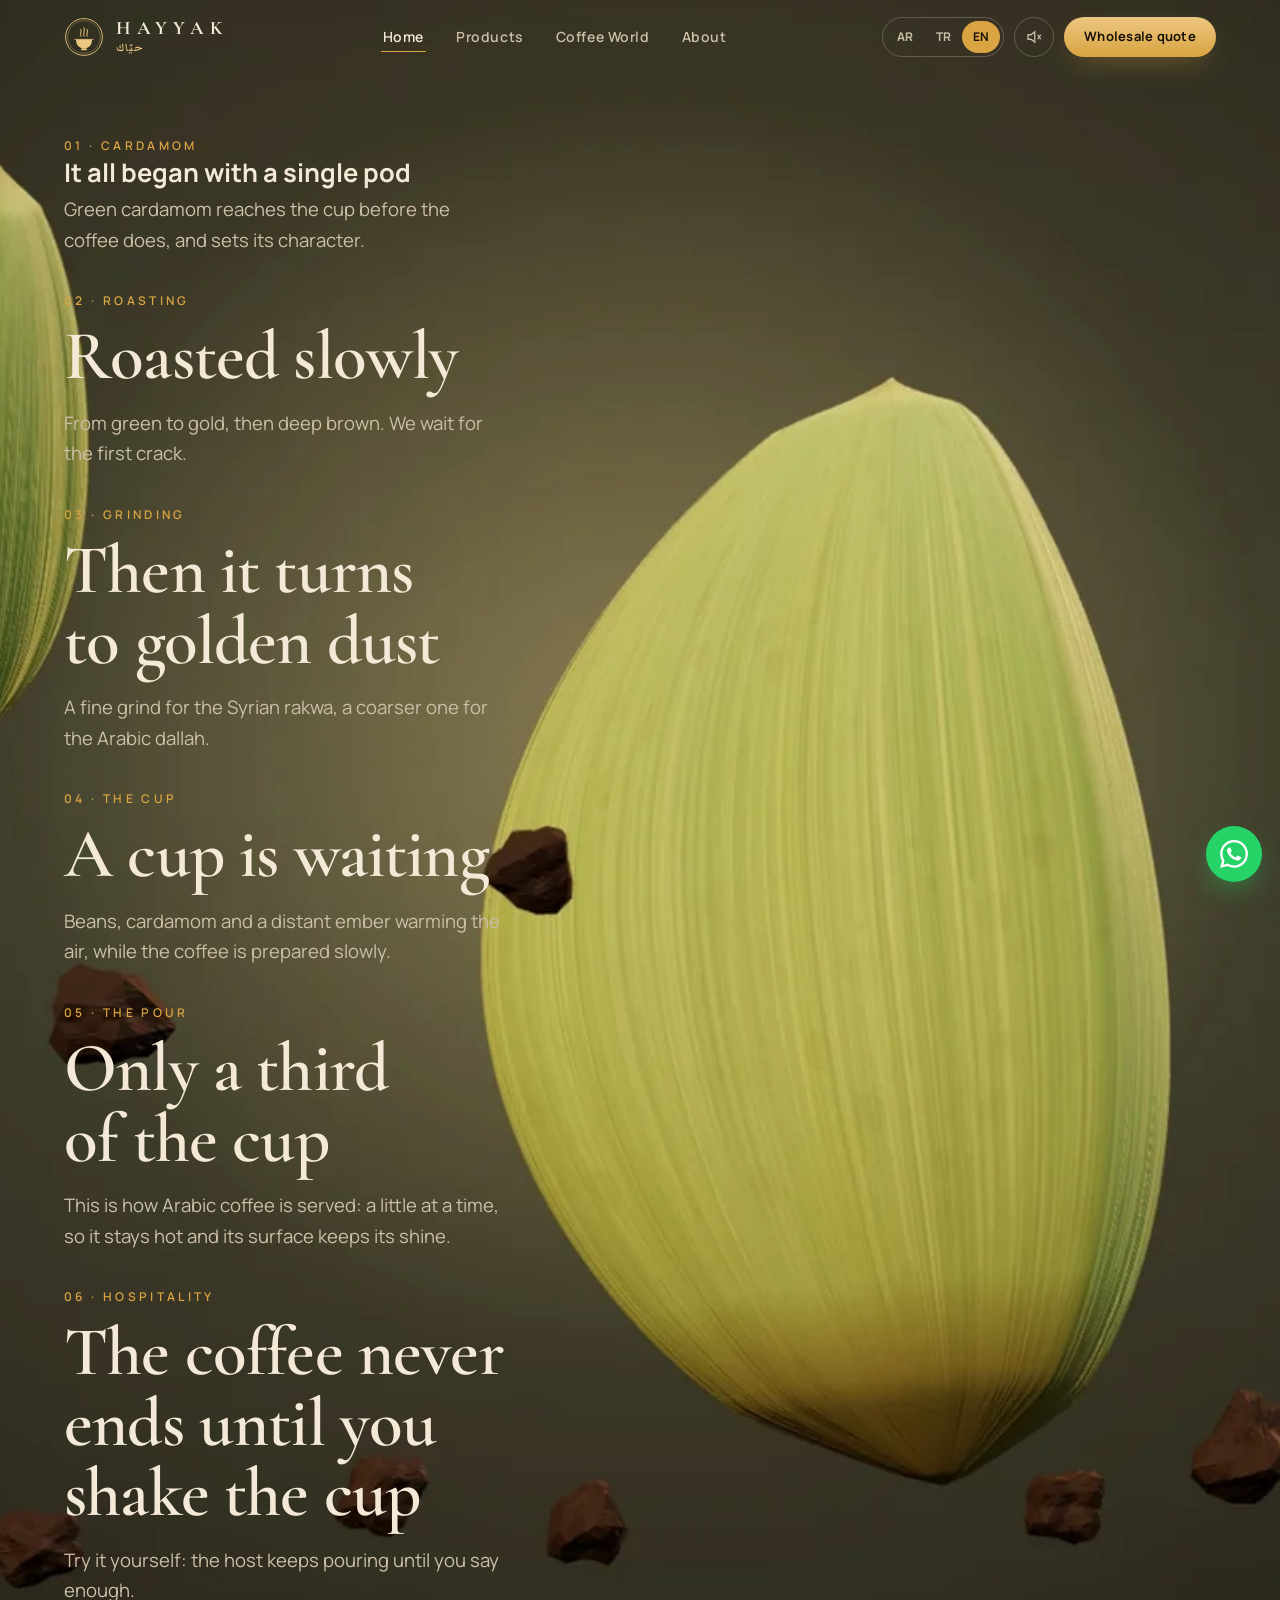
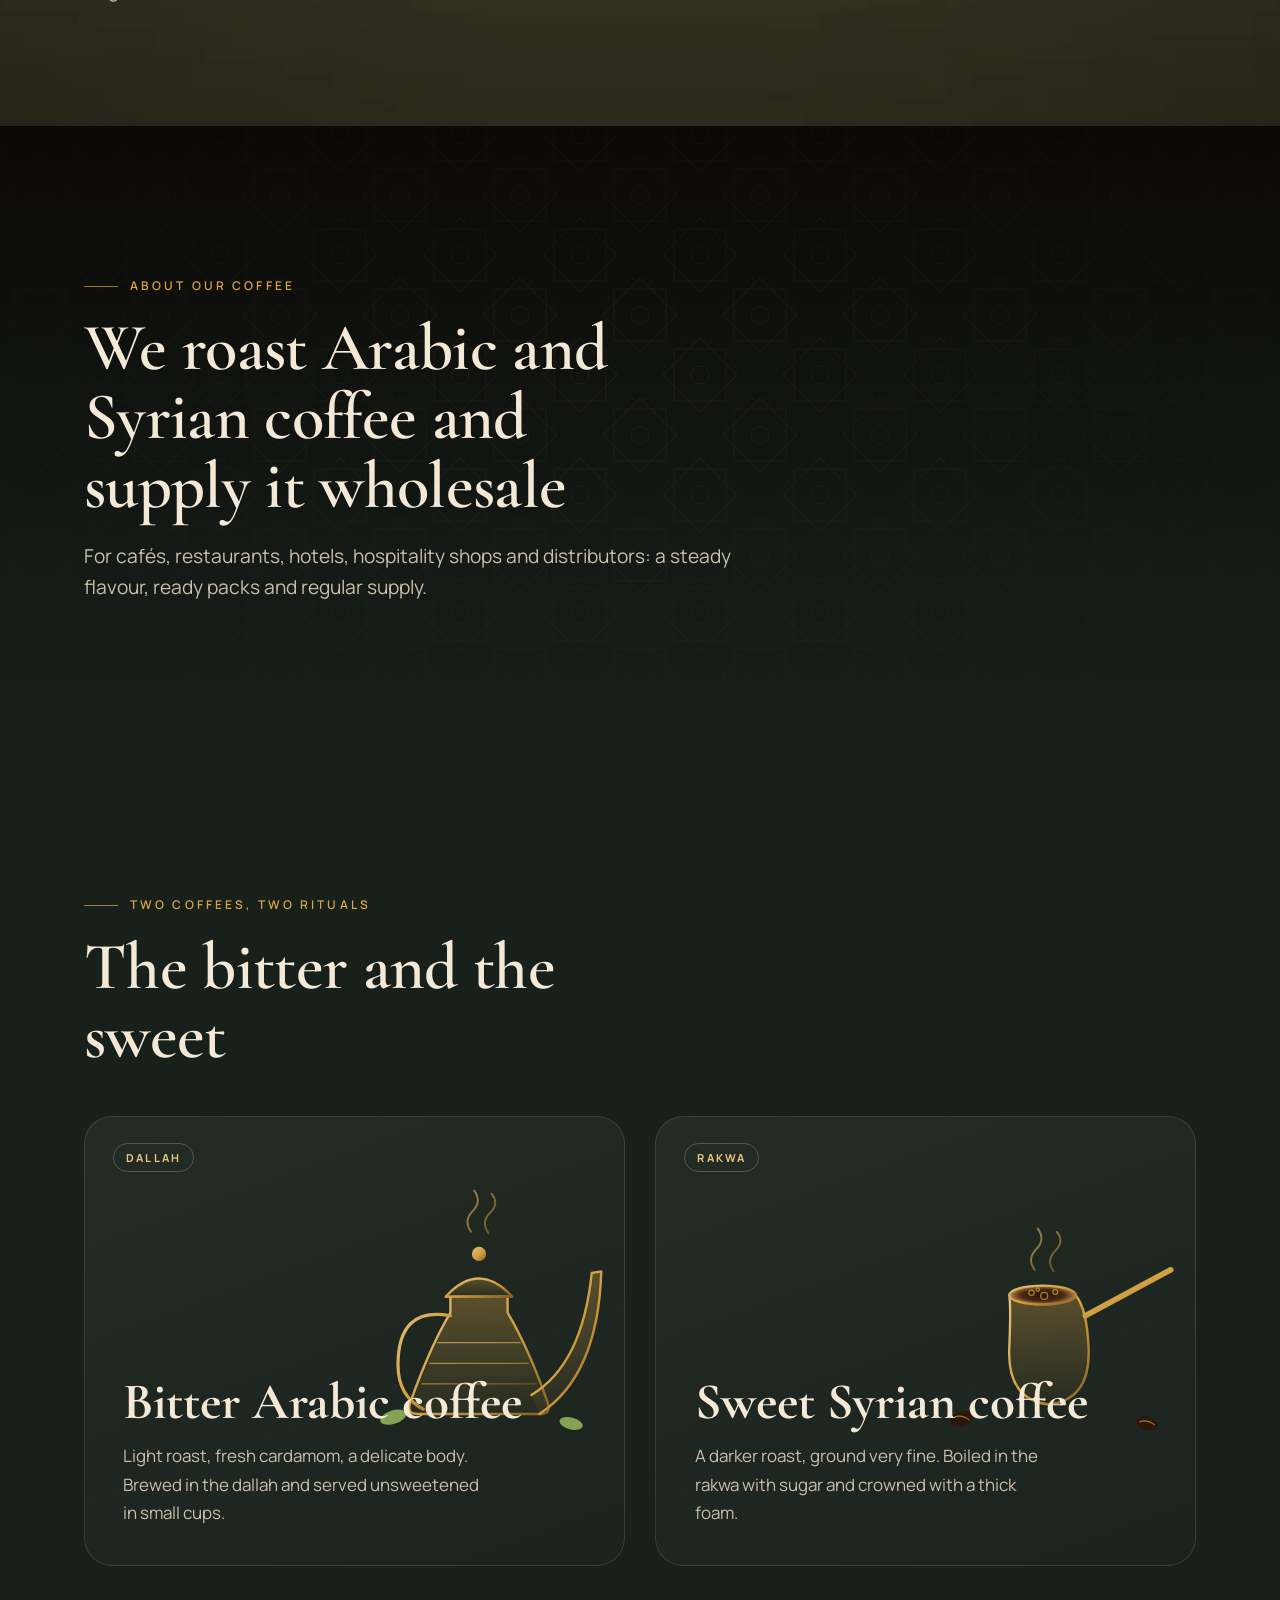
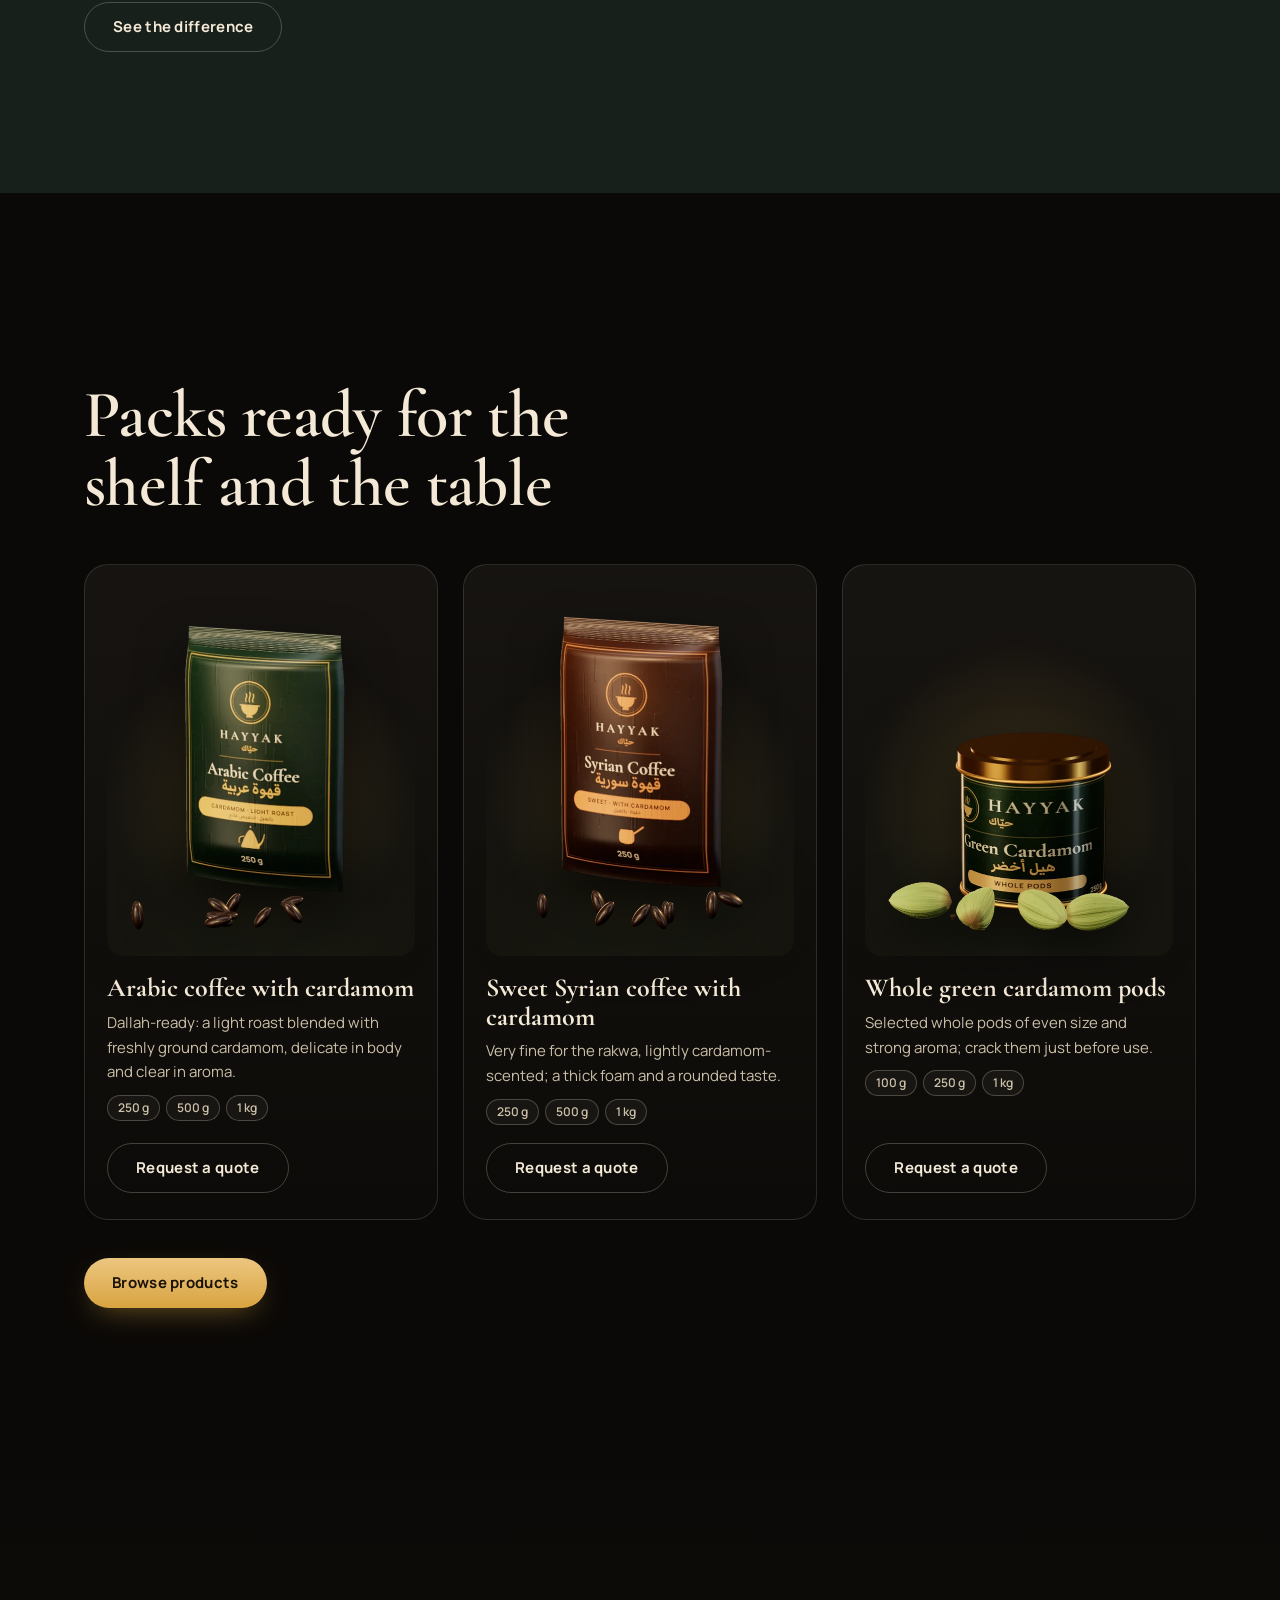
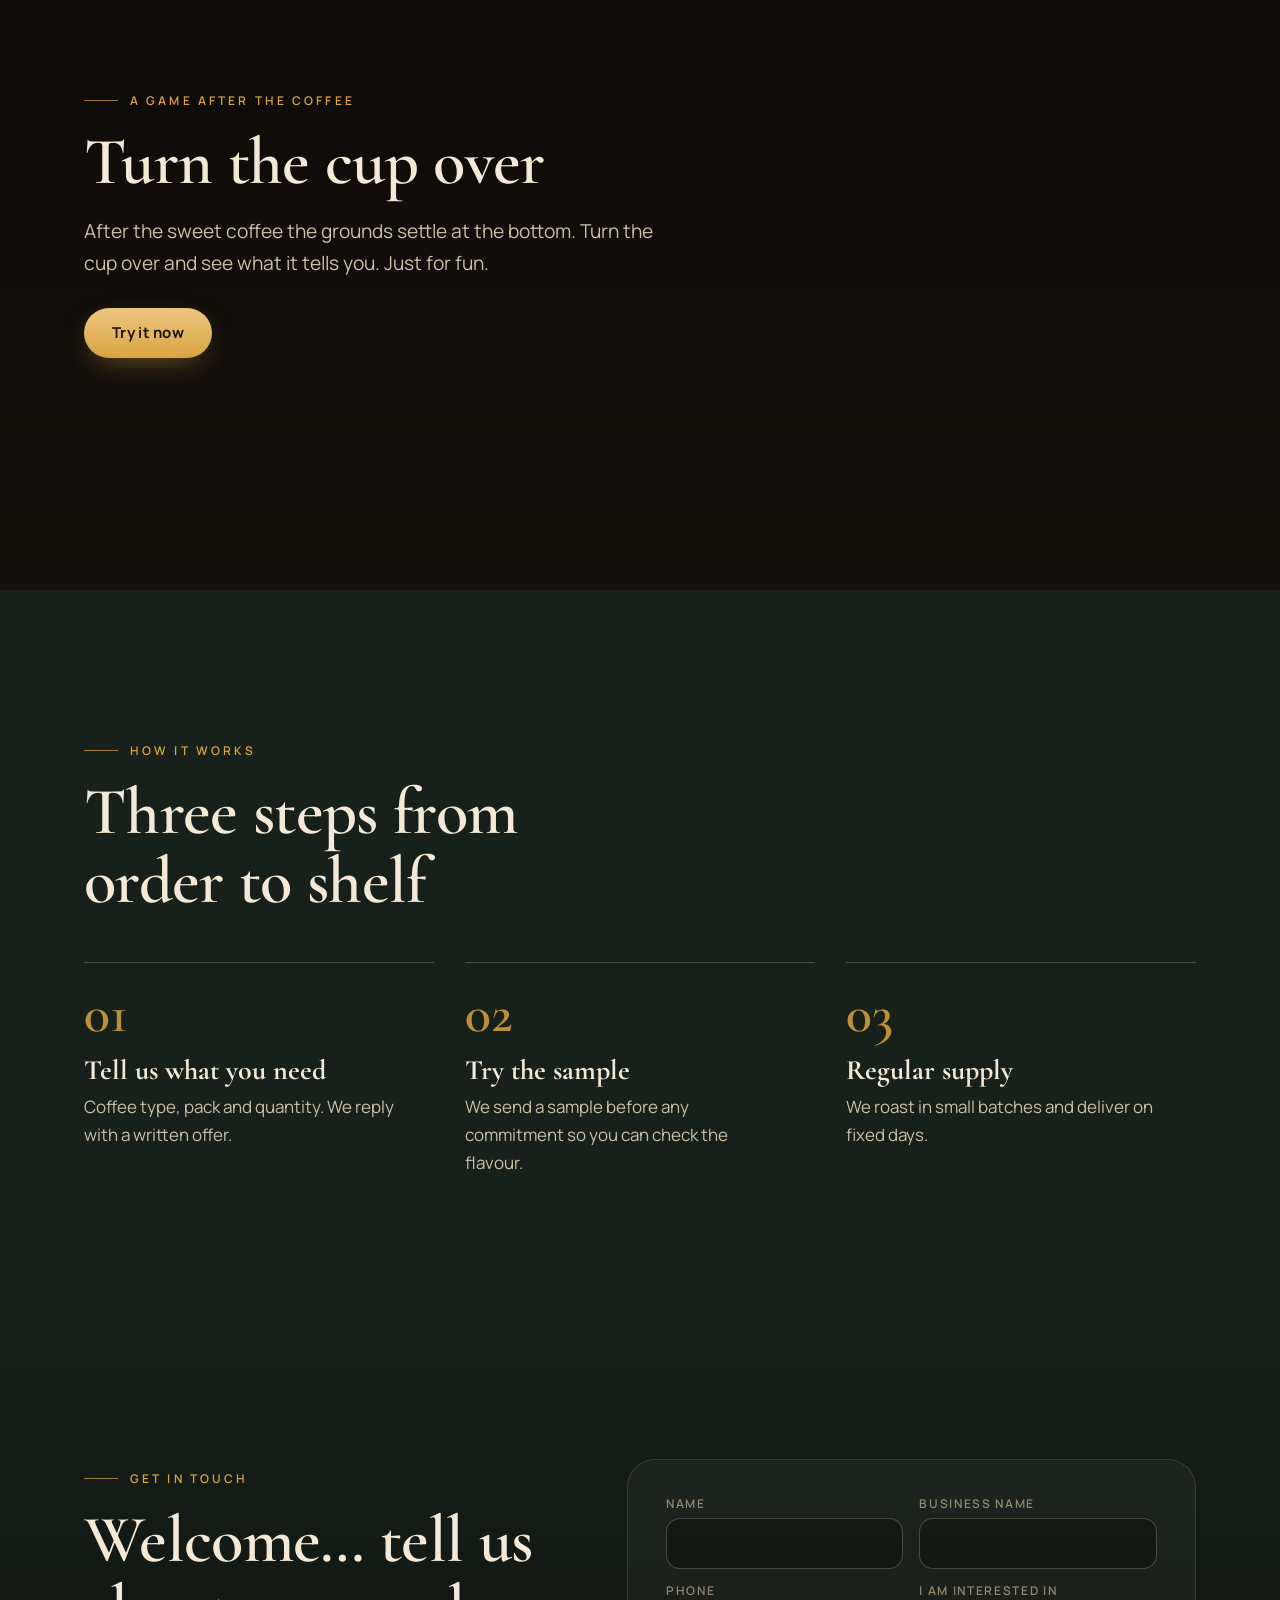
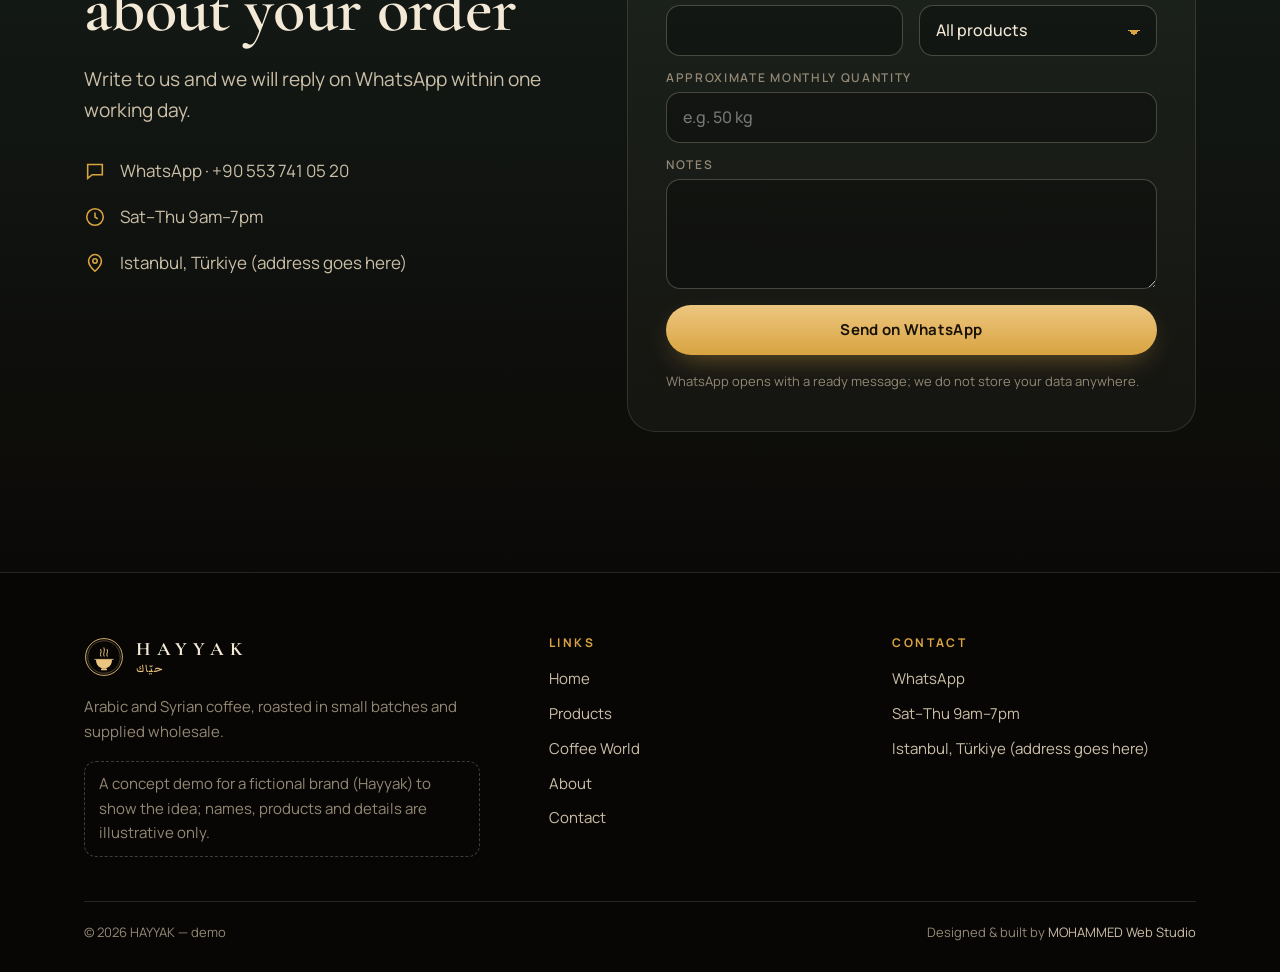
==== commit 6ed810dc: "Hero as a four-stop video: eight short clips per device (forward and reversed) played on one canvas," ====
--- a/index.html
+++ b/index.html
@@ -21,7 +21,8 @@
   <!-- ============ رحلة البنّ ============ -->
   <section class="journey" id="journey" aria-label="Hayyak">
     <div class="stage" id="stage">
-      <canvas id="gl" aria-hidden="true"></canvas>
+      <picture class="hv-poster" id="hvPoster"><source media="(max-width: 860px)" srcset="assets/hero/poster-m.webp"><img src="assets/hero/poster.webp" width="1280" height="720" alt="" fetchpriority="high"></picture>
+      <video class="hv" id="hv" muted playsinline preload="none" disablepictureinpicture aria-hidden="true" tabindex="-1"></video>
       <div class="shade"></div>
       <button class="skipj" id="skipj" type="button" data-i18n="j.skip"></button>
 
@@ -31,32 +32,6 @@
       <div class="ch" data-ch="3"><div class="k" data-i18n="j.c4.k"></div><h2 data-i18n="j.c4.t"></h2><p data-i18n="j.c4.p"></p></div>
       <div class="ch" data-ch="4"><div class="k" data-i18n="j.c5.k"></div><h2 data-i18n="j.c5.t"></h2><p data-i18n="j.c5.p"></p></div>
       <div class="ch" data-ch="5"><div class="k" data-i18n="j.c6.k"></div><h2 data-i18n="j.c6.t"></h2><p data-i18n="j.c6.p"></p></div>
-
-      <div class="hud" id="hud" aria-hidden="true">
-        <div class="row"><span data-i18n="j.temp"></span></div>
-        <div class="temp"><span id="tempv">25</span><small>°C</small></div>
-        <div class="bar"><i id="barv"></i></div>
-        <div class="row"><span data-i18n="j.stage"></span></div>
-        <div class="name" id="stname">—</div>
-        <div class="crack" id="crack"></div>
-      </div>
-
-      <div class="cer" id="cer">
-        <div class="live">
-          <div class="cupno" id="cupno"></div>
-          <div class="q" id="cq"></div>
-          <div class="hint" id="chint"><span class="swing"></span><span class="mouse" data-i18n="j.hint"></span><span class="tap" data-i18n="j.hintTouch"></span></div>
-          <div class="acts">
-            <button class="btn gold" id="shakeBtn" type="button" data-i18n="j.shake"></button>
-            <div class="meter" aria-hidden="true"><i id="meter"></i></div>
-          </div>
-        </div>
-        <div class="fin">
-          <h3 data-i18n="j.done.t"></h3>
-          <p data-i18n="j.done.p"></p>
-          <button class="down" id="goOn" type="button" data-i18n-aria="j.done.go" aria-label="Continue"><svg width="20" height="20" viewBox="0 0 24 24" fill="none" stroke="currentColor" stroke-width="2"><path d="M12 5v14M6 13l6 6 6-6"/></svg></button>
-        </div>
-      </div>
 
       <div class="dots" id="dots" role="tablist"></div>
       <div class="scrollhint" id="shint"><i></i><span data-i18n="j.scroll"></span></div>
@@ -151,6 +126,39 @@
       </form>
     </div>
   </section>
+
+<!-- ============ المشهد الثلاثي الأبعاد الحي (محفوظ، لا يُحذف) ============
+     الكانفاس القديم وشاشة HUD للتحميص وواجهة طقس الضيافة (هزّ الفنجان). الهيرو الآن فيديو (assets/hero/*.mp4)؛ هذا القالب غير معروض.
+     لإعادة المشهد الحي: أعد محتواه إلى داخل <div class="stage"> وفعّل startJourney3D() في js/home.js. لإعادة تصوير الفيديو: _hero_video_tools/sites/hayyak.json -->
+<template id="scene3d-archive">
+      <canvas id="gl" aria-hidden="true"></canvas>
+      <div class="hud" id="hud" aria-hidden="true">
+        <div class="row"><span data-i18n="j.temp"></span></div>
+        <div class="temp"><span id="tempv">25</span><small>°C</small></div>
+        <div class="bar"><i id="barv"></i></div>
+        <div class="row"><span data-i18n="j.stage"></span></div>
+        <div class="name" id="stname">—</div>
+        <div class="crack" id="crack"></div>
+      </div>
+
+      <div class="cer" id="cer">
+        <div class="live">
+          <div class="cupno" id="cupno"></div>
+          <div class="q" id="cq"></div>
+          <div class="hint" id="chint"><span class="swing"></span><span class="mouse" data-i18n="j.hint"></span><span class="tap" data-i18n="j.hintTouch"></span></div>
+          <div class="acts">
+            <button class="btn gold" id="shakeBtn" type="button" data-i18n="j.shake"></button>
+            <div class="meter" aria-hidden="true"><i id="meter"></i></div>
+          </div>
+        </div>
+        <div class="fin">
+          <h3 data-i18n="j.done.t"></h3>
+          <p data-i18n="j.done.p"></p>
+          <button class="down" id="goOn" type="button" data-i18n-aria="j.done.go" aria-label="Continue"><svg width="20" height="20" viewBox="0 0 24 24" fill="none" stroke="currentColor" stroke-width="2"><path d="M12 5v14M6 13l6 6 6-6"/></svg></button>
+        </div>
+      </div>
+
+</template>
 </main>
 
 <div id="ftr"></div>
--- a/css/style.css
+++ b/css/style.css
@@ -88,9 +88,13 @@
 @media (max-width: 520px) { .brand .bn em { display: none; } .brand b { letter-spacing: .22em; font-size: 17px; } .lang button { min-width: 34px; } }
 
 /* ------------------------------------------------------------ رحلة البنّ */
-.journey { position: relative; height: 830vh; --g1: 28, 34, 28; --g2: 10, 9, 7; --gx: 50%; --gy: 50%; background: rgb(var(--g2)); }
+.journey { position: relative; height: 520vh; --g1: 28, 34, 28; --g2: 10, 9, 7; --gx: 50%; --gy: 50%; background: rgb(var(--g2)); }
 .journey .stage { position: sticky; top: 0; height: 100vh; height: 100svh; overflow: hidden; background: radial-gradient(120% 95% at var(--gx) var(--gy), rgb(var(--g1)), rgb(var(--g2)) 72%); }
 .journey canvas { position: absolute; inset: 0; width: 100%; height: 100%; touch-action: pan-y; }
+.journey .hv, .journey .hv-poster { position: absolute; inset: 0; width: 100%; height: 100%; display: block; object-fit: cover; }
+.journey .hv-poster img { width: 100%; height: 100%; object-fit: cover; display: block; }
+.journey .hv-poster { z-index: 1; pointer-events: none; transition: opacity .9s var(--ease) .1s; } .journey .hv { z-index: 0; }
+.journey .stage.on3d .hv-poster { opacity: 0; }
 .stage .shade { position: absolute; inset: 0; pointer-events: none; background: linear-gradient(90deg, rgba(8, 7, 6, .82) 0%, rgba(8, 7, 6, .46) 34%, transparent 62%), radial-gradient(130% 100% at 50% 50%, transparent 55%, rgba(0, 0, 0, .55) 100%); }
 .ch { position: absolute; left: var(--pad); bottom: clamp(70px, 14vh, 150px); width: min(540px, calc(100% - var(--pad) * 2)); opacity: 0; transform: translateY(22px); transition: opacity .8s var(--ease), transform .8s var(--ease); pointer-events: none; z-index: 3; }
 .ch.on { opacity: 1; transform: none; pointer-events: auto; }
@@ -394,7 +398,3 @@
 .who div { border: 1px solid var(--line); border-radius: 18px; padding: 22px 20px; color: var(--ink); font: 600 17px/1.35 var(--f-body); background: rgba(243, 233, 214, .03); }
 html[lang=ar] .who div { font-size: 20px; }
 @media (max-width: 860px) { .who { grid-template-columns: 1fr 1fr; } }
-
-/* جهاز ضعيف (home.js → deviceTier = weak): الهيرو شاشة واحدة بالصورة الثابتة والعنوان الأول فيُتخطّى من أول سكرول */
-.journey.nogl.weak .stage { min-height: 100svh; }
-.journey.weak .ch[data-ch]:not([data-ch="0"]) { display: none; }
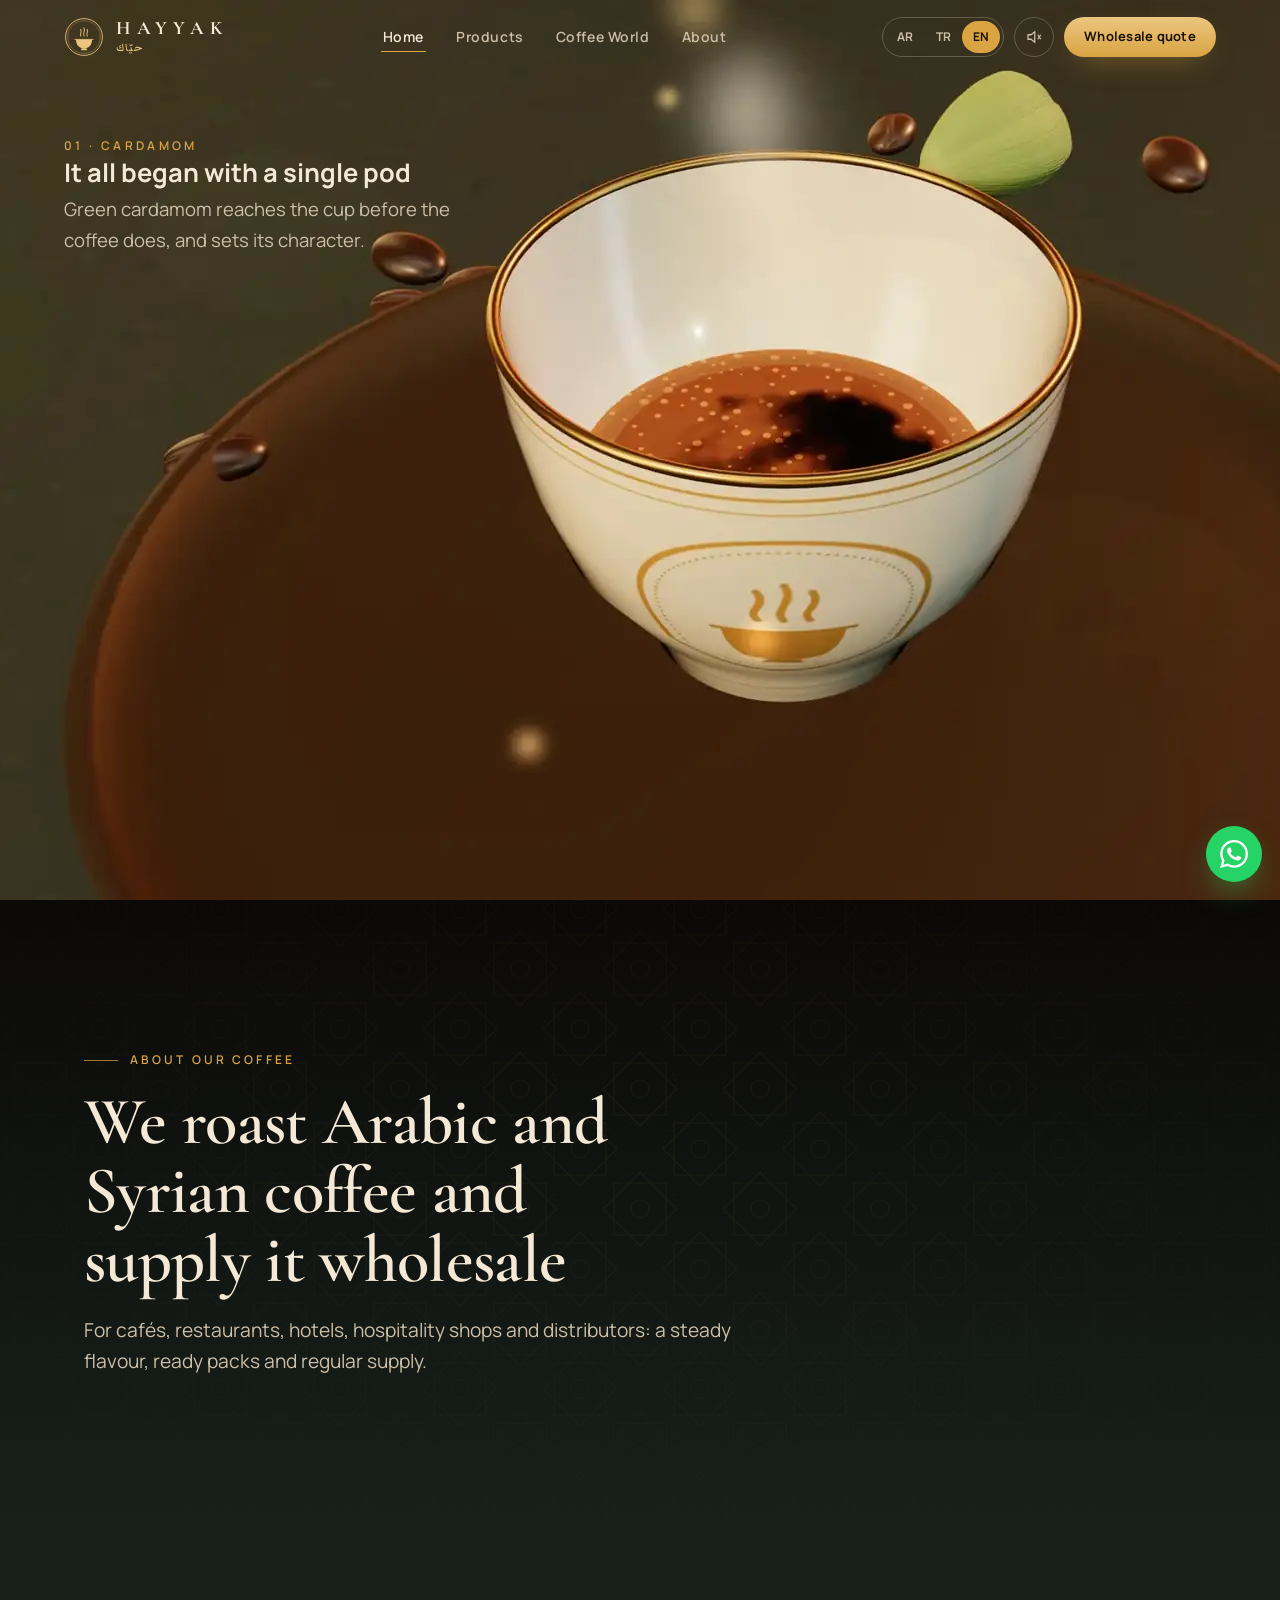
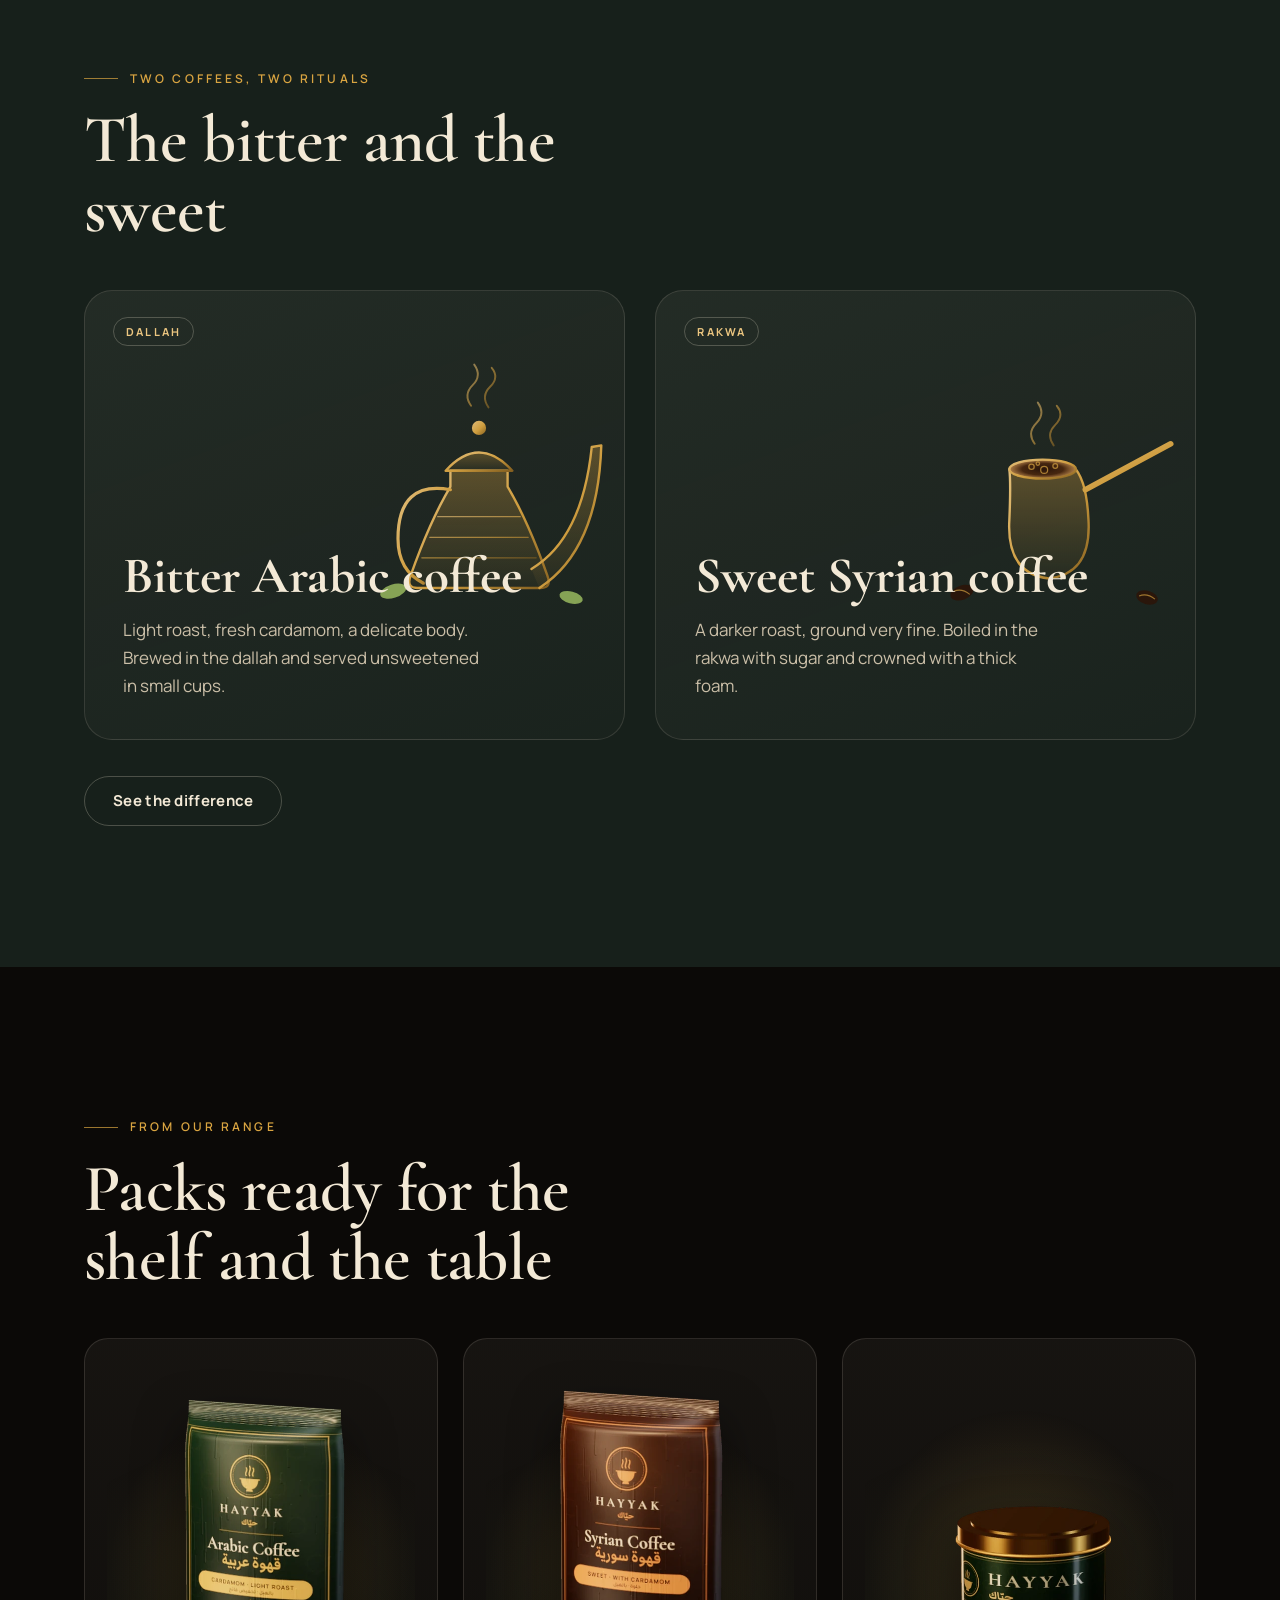
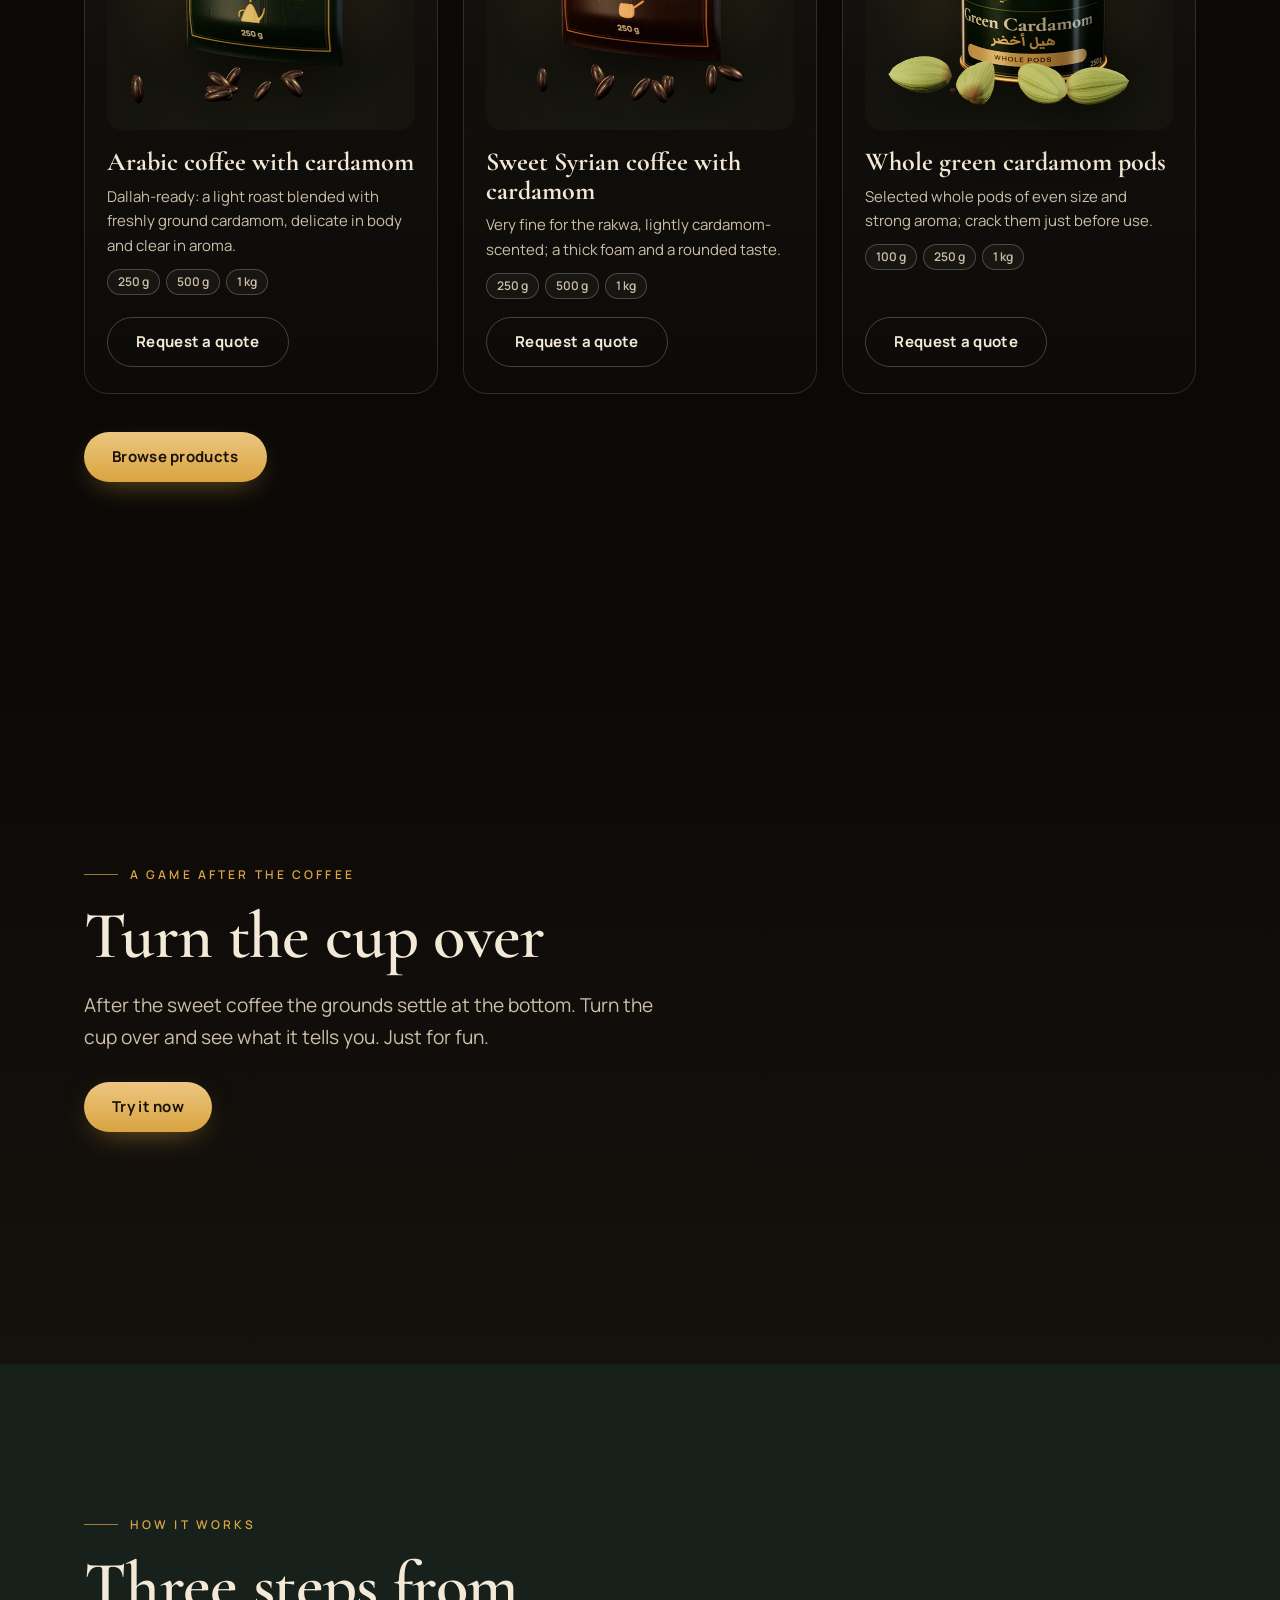
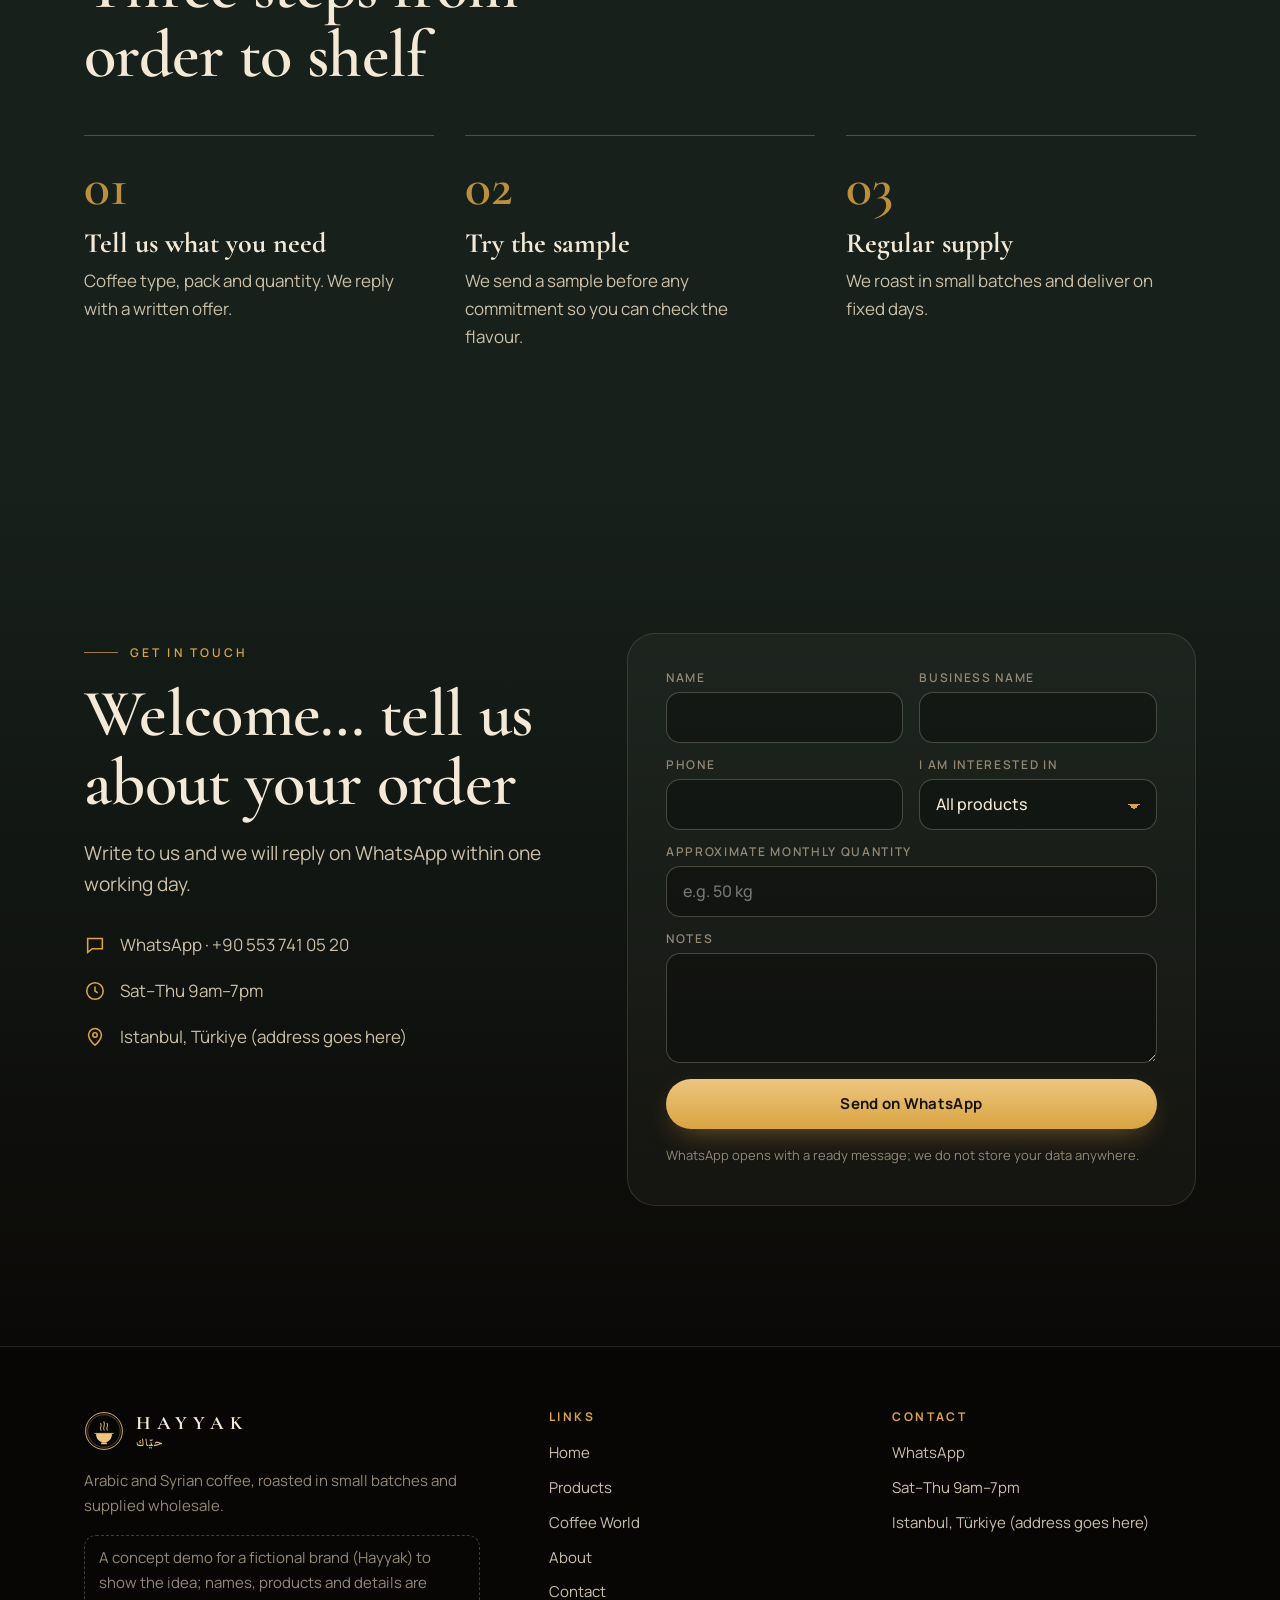
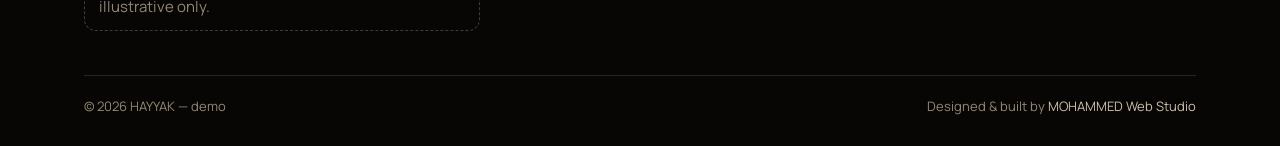
==== commit aec8410f: "Hero is one screen with a 15 s constant-speed looping video (no stops, repeats without a cut), plays" ====
--- a/index.html
+++ b/index.html
@@ -19,7 +19,7 @@
 
 <main>
   <!-- ============ رحلة البنّ ============ -->
-  <section class="journey" id="journey" aria-label="Hayyak">
+  <section class="journey one" id="journey" aria-label="Hayyak">
     <div class="stage" id="stage">
       <picture class="hv-poster" id="hvPoster"><source media="(max-width: 860px)" srcset="assets/hero/poster-m.webp"><img src="assets/hero/poster.webp" width="1280" height="720" alt="" fetchpriority="high"></picture>
       <video class="hv" id="hv" muted playsinline preload="none" disablepictureinpicture aria-hidden="true" tabindex="-1"></video>
--- a/css/style.css
+++ b/css/style.css
@@ -398,3 +398,8 @@
 .who div { border: 1px solid var(--line); border-radius: 18px; padding: 22px 20px; color: var(--ink); font: 600 17px/1.35 var(--f-body); background: rgba(243, 233, 214, .03); }
 html[lang=ar] .who div { font-size: 20px; }
 @media (max-width: 860px) { .who { grid-template-columns: 1fr 1fr; } }
+
+/* الهيرو شاشة واحدة: الفيديو الدائر خلف العنوان الأول فقط (بلا قصة مثبّتة بالتمرير) */
+.journey.one { height: auto; }
+.journey.one .stage { position: relative; height: 100vh; height: 100svh; min-height: 560px; }
+.journey.one .ch[data-ch]:not([data-ch="0"]), .journey.one .dots, .journey.one .scrollhint, .journey.one .hint, .journey.one .skipj { display: none; }
